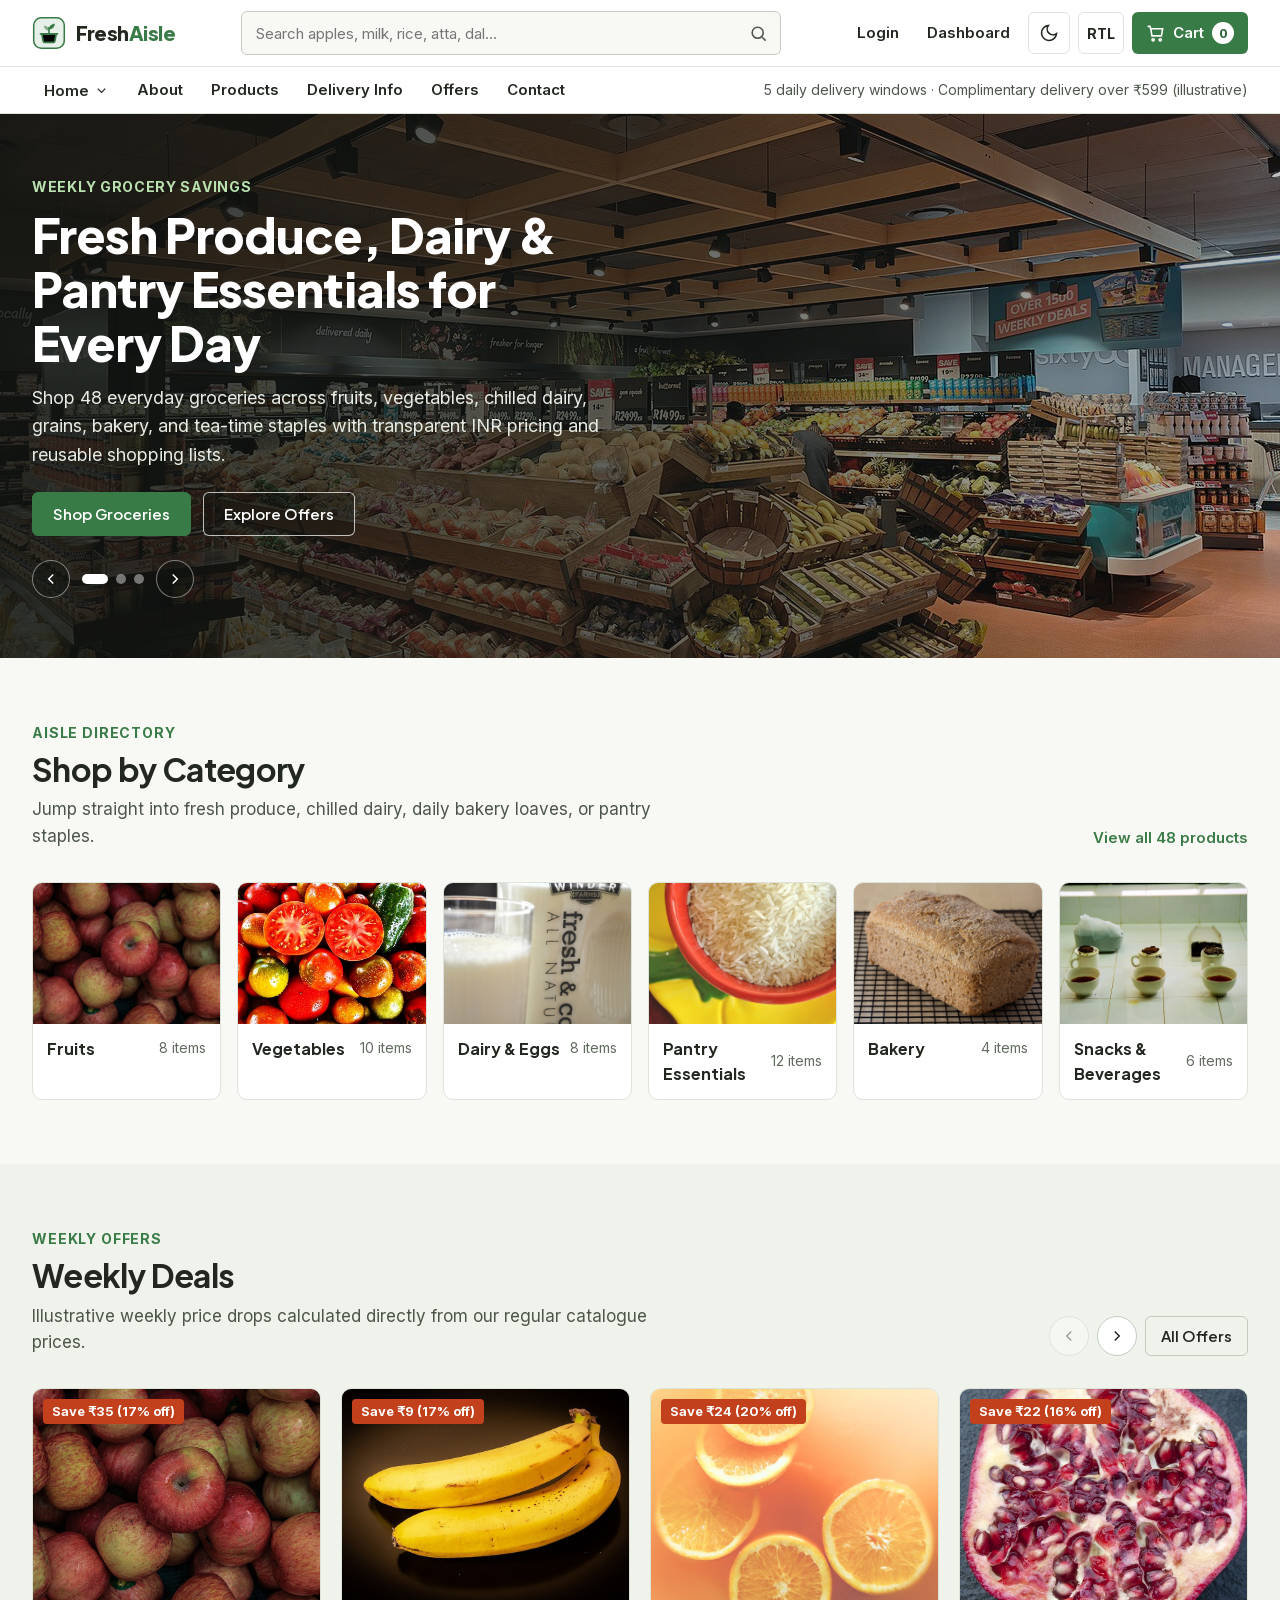
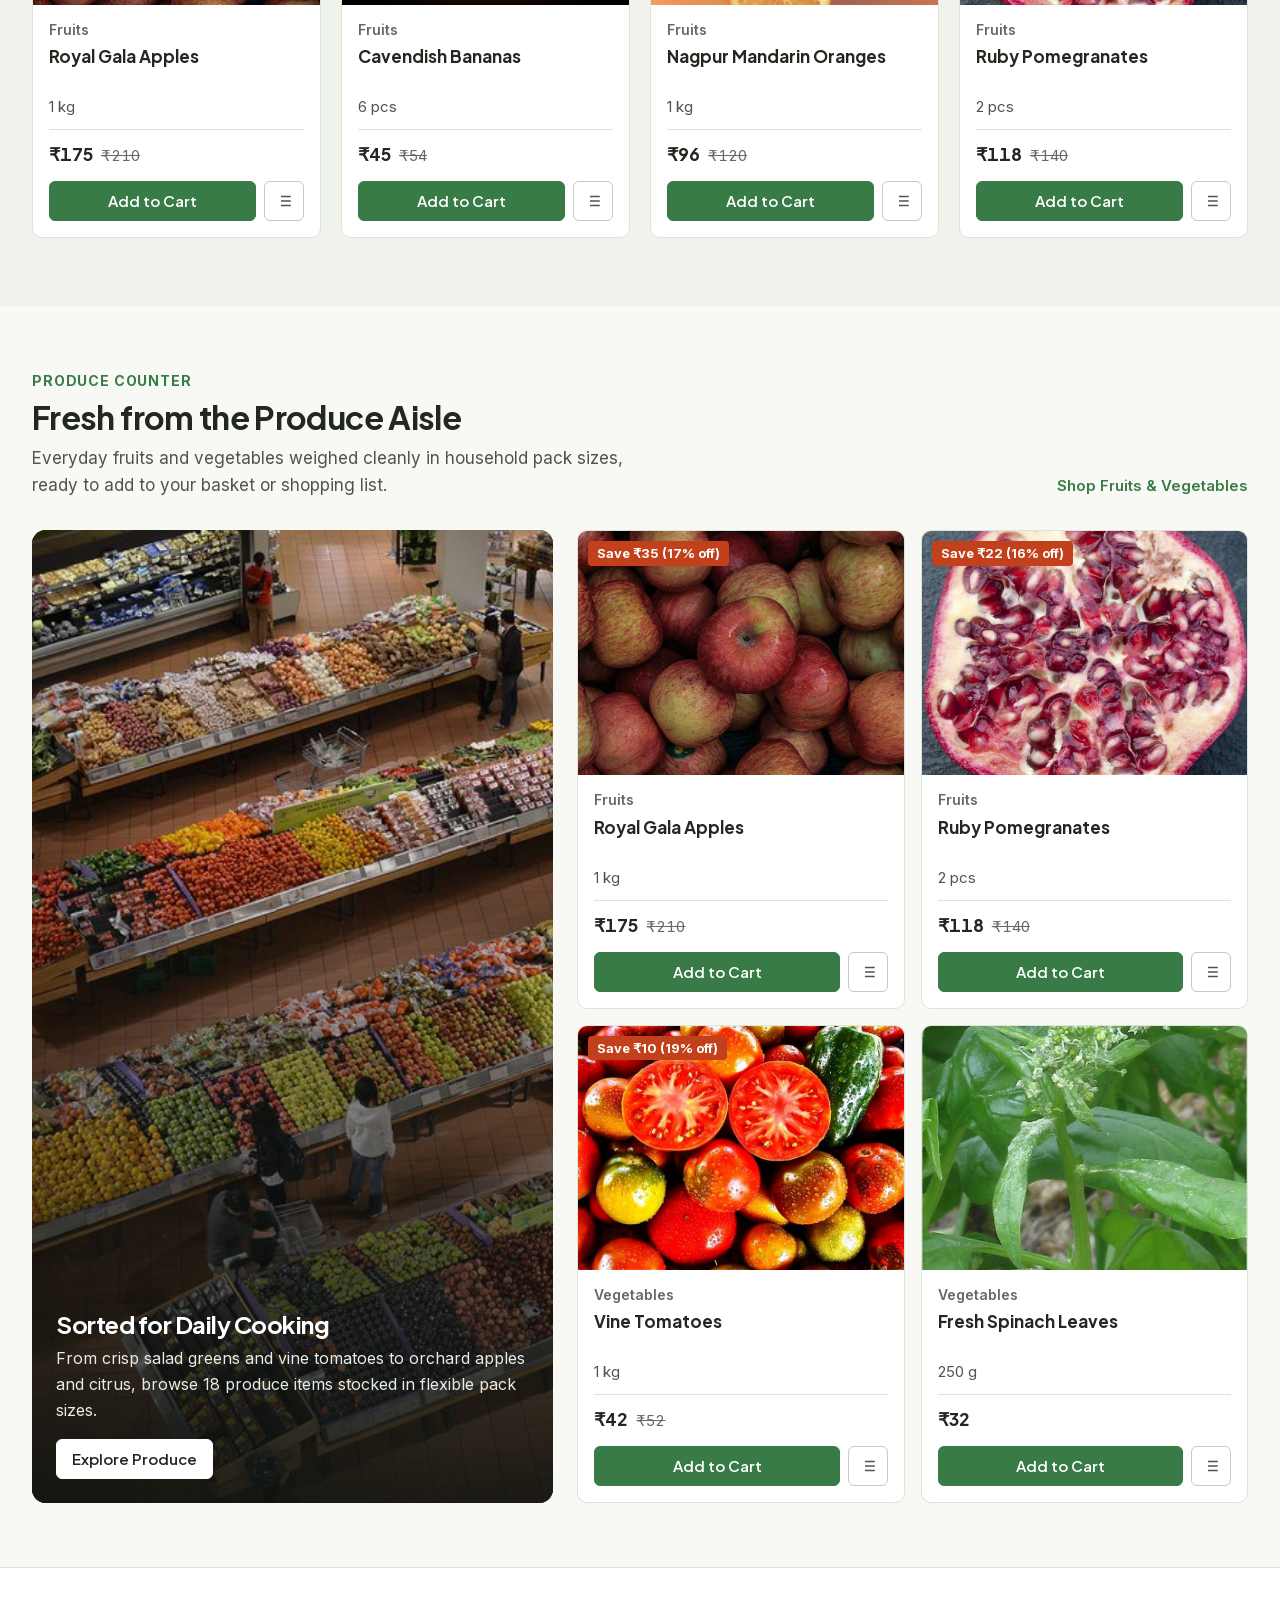
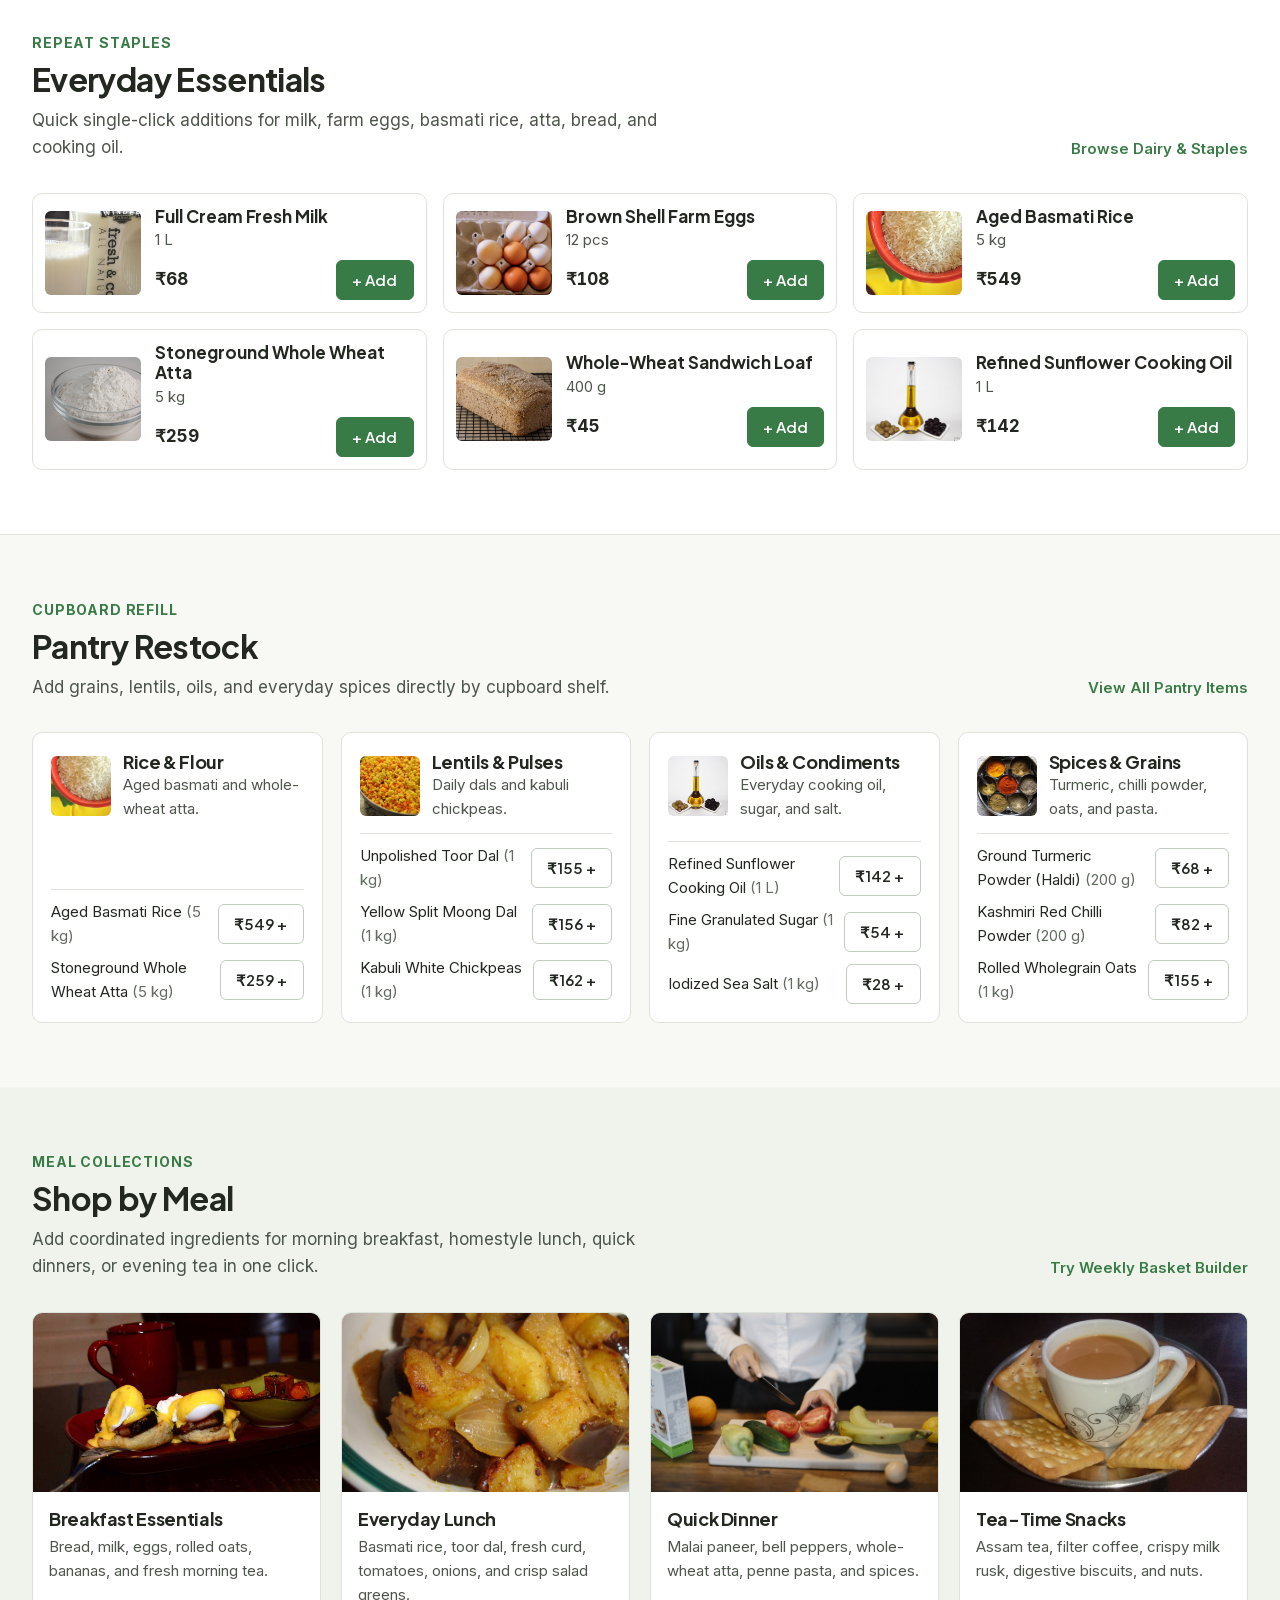
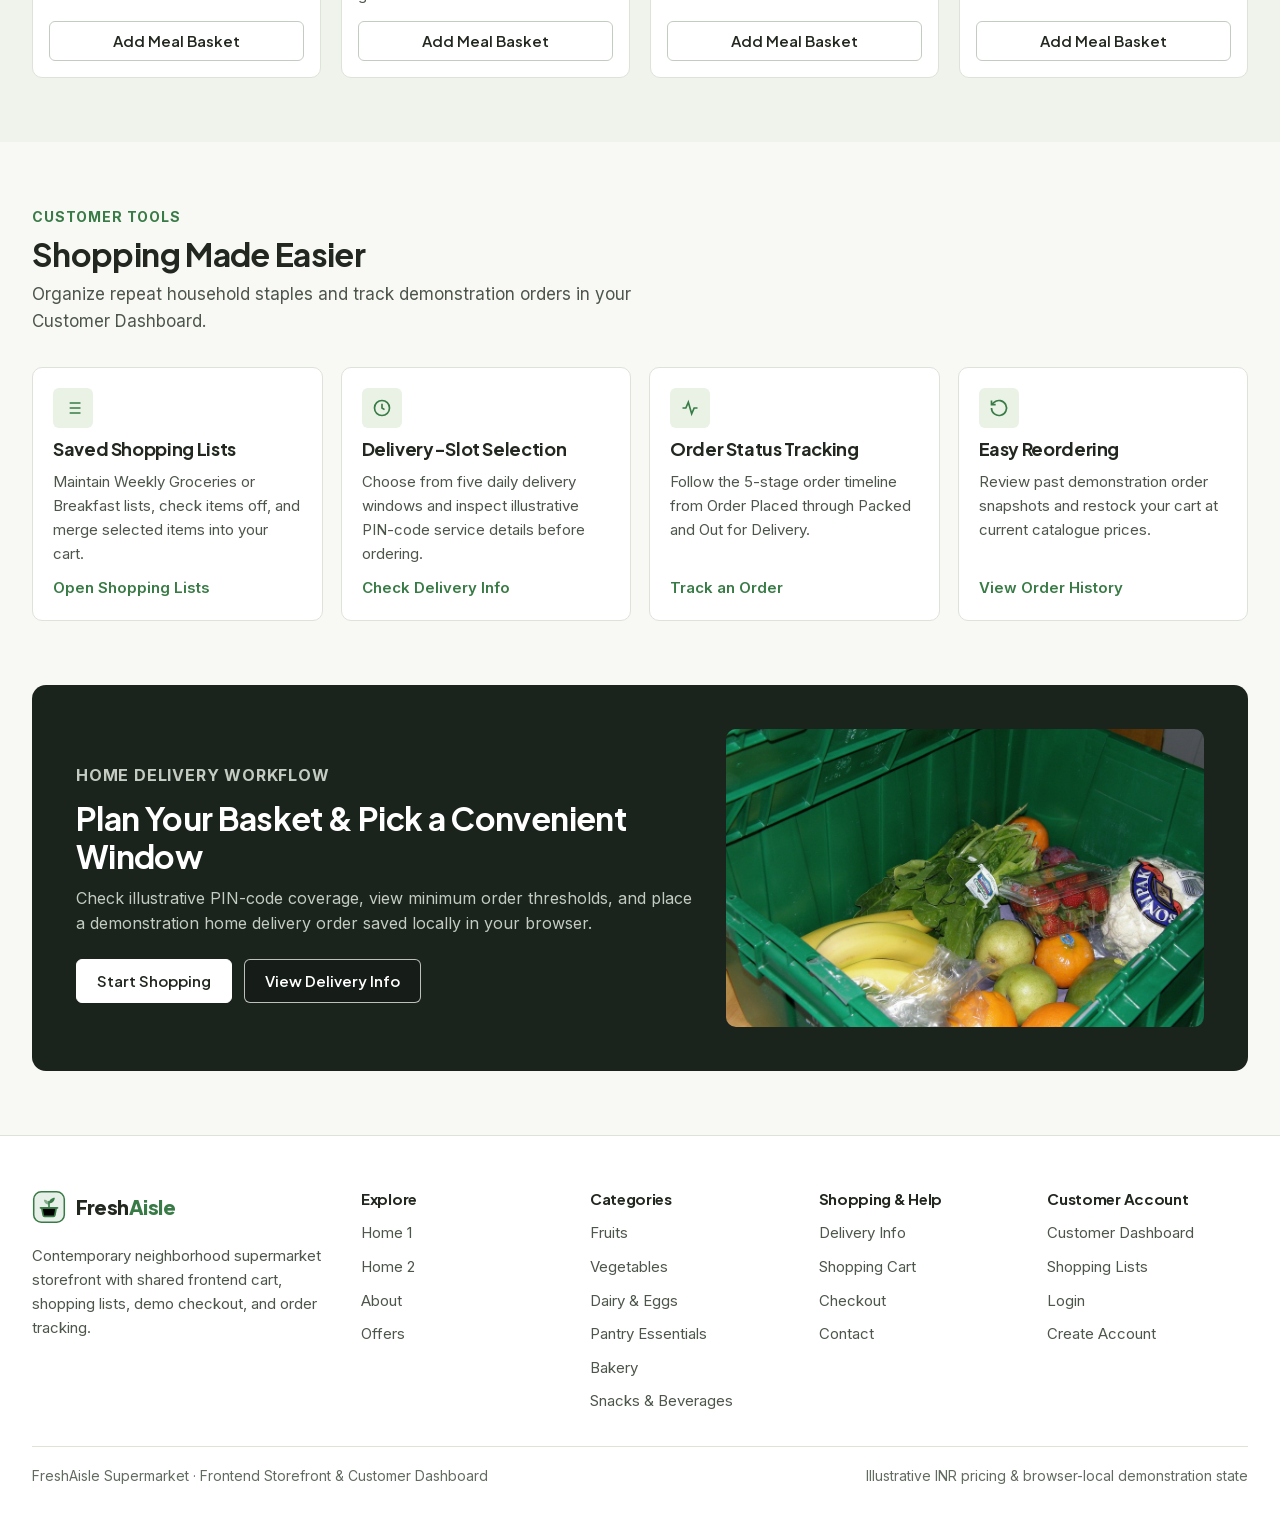
==== index.html @ 212015ea "Initial FreshAisle supermarket storefront and customer dashboard" ====
<!doctype html>
<html lang="en" data-theme="light" dir="ltr">
<head>
  <meta charset="utf-8" />
  <meta name="viewport" content="width=device-width, initial-scale=1" />
  <meta name="site-root" content="." />
  <title>FreshAisle — Everyday Supermarket &amp; Daily Grocery Store</title>
  <meta name="description" content="FreshAisle is a contemporary neighborhood supermarket for fresh fruits, vegetables, dairy, pantry essentials, weekly offers, and planned home delivery." />
  <link rel="icon" href="./assets/icons/favicon.svg?v=20261126" type="image/svg+xml" />
  <link rel="stylesheet" href="./assets/css/fonts.css?v=20261126" />
  <link rel="stylesheet" href="./assets/css/style.css?v=20261126" />
  <link rel="stylesheet" href="./assets/css/dark-mode.css?v=20261126" />
  <link rel="stylesheet" href="./assets/css/rtl.css?v=20261126" />
  <script>
    (function(){try{var t=localStorage.getItem('freshaisle_theme');var d=localStorage.getItem('freshaisle_dir');if(t==='dark'||t==='light')document.documentElement.setAttribute('data-theme',t);if(d==='rtl'||d==='ltr')document.documentElement.setAttribute('dir',d);}catch(e){}})();
  </script>
</head>
<body data-page="home1">
  <a class="skip-link" href="#mainContent">Skip to main content</a>

  <header class="site-header">
    <div class="container">
      <div class="header-top">
        <div class="header-left">
          <button type="button" class="mobile-menu-btn" id="mobileMenuOpen" aria-label="Open menu" aria-controls="mobileDrawer" aria-expanded="false">
            <svg viewBox="0 0 24 24" fill="none" stroke="currentColor" stroke-width="2" aria-hidden="true"><path d="M3 6h18M3 12h18M3 18h18"/></svg>
          </button>
          <a class="brand-mark" href="./index.html" aria-label="FreshAisle Home">
            <svg class="brand-mark__icon" viewBox="0 0 40 40" aria-hidden="true"><use href="./assets/icons/brand-mark.svg?v=20261126#freshaisle-mark"></use></svg>
            <span class="brand-mark__text">Fresh<span>Aisle</span></span>
          </a>
        </div>

        <form class="header-search js-header-search-form" role="search" aria-label="Search groceries">
          <label for="desktopSearchInput" class="sr-only">Search grocery products</label>
          <input id="desktopSearchInput" type="search" placeholder="Search apples, milk, rice, atta, dal..." autocomplete="off" />
          <button type="submit" class="header-search__btn" aria-label="Search">
            <svg viewBox="0 0 24 24" fill="none" stroke="currentColor" stroke-width="2" aria-hidden="true"><circle cx="11" cy="11" r="7"/><path d="M21 21l-4.3-4.3"/></svg>
          </button>
        </form>

        <div class="header-utilities">
          <a class="header-util-link" href="./pages/login.html">Login</a>
          <a class="header-util-link" href="./pages/dashboard.html">Dashboard</a>
          <button type="button" class="icon-control js-theme-toggle" aria-label="Switch to dark mode" aria-pressed="false">
            <svg class="icon-sun" viewBox="0 0 24 24" fill="none" stroke="currentColor" stroke-width="1.9" aria-hidden="true" style="display:none"><circle cx="12" cy="12" r="4"/><path d="M12 2v2m0 16v2M4.93 4.93l1.41 1.41m11.32 11.32 1.41 1.41M2 12h2m16 0h2M4.93 19.07l1.41-1.41m11.32-11.32 1.41-1.41"/></svg>
            <svg class="icon-moon" viewBox="0 0 24 24" fill="none" stroke="currentColor" stroke-width="1.9" aria-hidden="true"><path d="M21 12.8A9 9 0 1 1 11.2 3 7 7 0 0 0 21 12.8Z"/></svg>
          </button>
          <button type="button" class="icon-control js-dir-toggle" aria-label="Switch text direction to RTL" aria-pressed="false">
            <span class="js-dir-label">RTL</span>
          </button>
          <a class="cart-pill" href="./pages/cart.html" aria-label="Shopping Cart">
            <svg viewBox="0 0 24 24" fill="none" stroke="currentColor" stroke-width="2" aria-hidden="true"><path d="M6 6h15l-1.5 9h-12z"/><circle cx="9" cy="20" r="1.4"/><circle cx="18" cy="20" r="1.4"/><path d="M6 6 5 3H2"/></svg>
            <span class="cart-pill__label">Cart</span>
            <span class="cart-pill__count js-cart-count">0</span>
          </a>
        </div>
      </div>

      <div class="mobile-search-bar">
        <form class="header-search js-header-search-form" role="search" aria-label="Mobile grocery search">
          <label for="mobileSearchInput" class="sr-only">Search grocery products</label>
          <input id="mobileSearchInput" type="search" placeholder="Search fruits, vegetables, dairy, pantry..." autocomplete="off" />
          <button type="submit" class="header-search__btn" aria-label="Search">
            <svg viewBox="0 0 24 24" fill="none" stroke="currentColor" stroke-width="2" aria-hidden="true"><circle cx="11" cy="11" r="7"/><path d="M21 21l-4.3-4.3"/></svg>
          </button>
        </form>
      </div>
    </div>

    <div class="header-nav-bar">
      <div class="container header-nav">
        <nav aria-label="Main navigation">
          <ul class="nav-list">
            <li class="nav-dropdown">
              <button type="button" class="nav-dropdown__trigger" aria-expanded="false" aria-haspopup="true">
                <span>Home</span>
                <svg class="nav-dropdown__chevron" viewBox="0 0 24 24" fill="none" stroke="currentColor" stroke-width="2" aria-hidden="true"><path d="M6 9l6 6 6-6"/></svg>
              </button>
              <div class="nav-dropdown__menu" role="menu">
                <a class="nav-dropdown__item is-active" href="./index.html" role="menuitem">Home 1</a>
                <a class="nav-dropdown__item" href="./pages/home2.html" role="menuitem">Home 2</a>
              </div>
            </li>
            <li><a class="nav-link" href="./pages/about.html">About</a></li>
            <li><a class="nav-link" href="./pages/products.html">Products</a></li>
            <li><a class="nav-link" href="./pages/delivery.html">Delivery Info</a></li>
            <li><a class="nav-link" href="./pages/offers.html">Offers</a></li>
            <li><a class="nav-link" href="./pages/contact.html">Contact</a></li>
          </ul>
        </nav>
        <p class="header-delivery-hint">5 daily delivery windows · Complimentary delivery over ₹599 (illustrative)</p>
      </div>
    </div>
  </header>

  <div class="drawer-backdrop" id="drawerBackdrop" aria-hidden="true"></div>
  <aside class="mobile-drawer" id="mobileDrawer" aria-label="Mobile Navigation" aria-hidden="true">
    <div class="mobile-drawer__head">
      <a class="brand-mark" href="./index.html">
        <svg class="brand-mark__icon" viewBox="0 0 40 40" aria-hidden="true"><use href="./assets/icons/brand-mark.svg?v=20261126#freshaisle-mark"></use></svg>
        <span class="brand-mark__text">Fresh<span>Aisle</span></span>
      </a>
      <button type="button" class="mobile-drawer__close" id="mobileMenuClose" aria-label="Close navigation menu">
        <svg viewBox="0 0 24 24" fill="none" stroke="currentColor" stroke-width="2" aria-hidden="true"><path d="M6 6l12 12M18 6L6 18"/></svg>
      </button>
    </div>
    <div class="mobile-drawer__body">
      <div>
        <p class="mobile-drawer__group-label">Storefront</p>
        <nav class="mobile-drawer__nav">
          <a class="mobile-drawer__link is-active" href="./index.html">Home 1</a>
          <a class="mobile-drawer__link" href="./pages/home2.html">Home 2</a>
          <a class="mobile-drawer__link" href="./pages/about.html">About</a>
          <a class="mobile-drawer__link" href="./pages/products.html">Products</a>
          <a class="mobile-drawer__link" href="./pages/offers.html">Offers</a>
          <a class="mobile-drawer__link" href="./pages/delivery.html">Delivery Info</a>
          <a class="mobile-drawer__link" href="./pages/contact.html">Contact</a>
        </nav>
      </div>
      <div>
        <p class="mobile-drawer__group-label">Customer</p>
        <nav class="mobile-drawer__nav">
          <a class="mobile-drawer__link" href="./pages/dashboard.html">Dashboard</a>
          <a class="mobile-drawer__link" href="./pages/cart.html">Cart</a>
          <a class="mobile-drawer__link" href="./pages/login.html">Login</a>
          <a class="mobile-drawer__link" href="./pages/signup.html">Create Account</a>
        </nav>
      </div>
      <div class="mobile-drawer__tools">
        <button type="button" class="icon-control js-theme-toggle" aria-label="Switch to dark mode" aria-pressed="false">
          <svg class="icon-sun" viewBox="0 0 24 24" fill="none" stroke="currentColor" stroke-width="1.9" aria-hidden="true" style="display:none"><circle cx="12" cy="12" r="4"/><path d="M12 2v2m0 16v2M4.93 4.93l1.41 1.41m11.32 11.32 1.41 1.41M2 12h2m16 0h2M4.93 19.07l1.41-1.41m11.32-11.32 1.41-1.41"/></svg>
          <svg class="icon-moon" viewBox="0 0 24 24" fill="none" stroke="currentColor" stroke-width="1.9" aria-hidden="true"><path d="M21 12.8A9 9 0 1 1 11.2 3 7 7 0 0 0 21 12.8Z"/></svg>
        </button>
        <button type="button" class="icon-control js-dir-toggle" aria-label="Switch text direction to RTL" aria-pressed="false">
          <span class="js-dir-label">RTL</span>
        </button>
      </div>
    </div>
  </aside>

  <main id="mainContent">
    <!-- 1. Hero — Weekly Grocery Savings -->
    <section class="hero-supermarket" data-hero-slider aria-label="Weekly Grocery Highlights">
      <div class="hero-slides">
        <div class="hero-slide is-active">
          <img src="./assets/images/lifestyle/hero-slide-1.jpg" alt="Supermarket fresh produce display stocked with fruits and vegetables" width="1400" height="800" />
        </div>
        <div class="hero-slide">
          <img src="./assets/images/lifestyle/hero-slide-2.jpg" alt="Market baskets filled with colourful seasonal vegetables" width="1400" height="800" />
        </div>
        <div class="hero-slide">
          <img src="./assets/images/lifestyle/hero-slide-3.jpg" alt="Pantry staples including grains, bread, and cooking essentials" width="1400" height="800" />
        </div>
      </div>
      <div class="hero-scrim" aria-hidden="true"></div>

      <div class="container hero-supermarket__inner">
        <div class="hero-supermarket__content">
          <span class="hero-eyebrow">Weekly Grocery Savings</span>
          <h1 class="hero-supermarket__title">Fresh Produce, Dairy &amp; Pantry Essentials for Every Day</h1>
          <p class="hero-supermarket__lead">Shop 48 everyday groceries across fruits, vegetables, chilled dairy, grains, bakery, and tea-time staples with transparent INR pricing and reusable shopping lists.</p>
          <div class="hero-actions">
            <a class="btn btn--primary" href="./pages/products.html">Shop Groceries</a>
            <a class="btn btn--light-outline" href="./pages/offers.html">Explore Offers</a>
          </div>
          <div class="hero-controls">
            <button type="button" class="hero-arrow" data-hero-prev aria-label="Previous highlight">
              <svg class="icon-directional" viewBox="0 0 24 24" fill="none" stroke="currentColor" stroke-width="2" aria-hidden="true"><path d="M15 18l-6-6 6-6"/></svg>
            </button>
            <div class="hero-dots" role="tablist" aria-label="Slide selector">
              <button type="button" class="hero-dot is-active" aria-label="Slide 1" aria-current="true"></button>
              <button type="button" class="hero-dot" aria-label="Slide 2" aria-current="false"></button>
              <button type="button" class="hero-dot" aria-label="Slide 3" aria-current="false"></button>
            </div>
            <button type="button" class="hero-arrow" data-hero-next aria-label="Next highlight">
              <svg class="icon-directional" viewBox="0 0 24 24" fill="none" stroke="currentColor" stroke-width="2" aria-hidden="true"><path d="M9 18l6-6-6-6"/></svg>
            </button>
          </div>
        </div>
      </div>
    </section>

    <!-- 2. Shop by Category -->
    <section class="section">
      <div class="container">
        <div class="section-head">
          <div class="section-head__copy">
            <p class="section-kicker">Aisle Directory</p>
            <h2 class="section-title">Shop by Category</h2>
            <p class="section-lead">Jump straight into fresh produce, chilled dairy, daily bakery loaves, or pantry staples.</p>
          </div>
          <a class="text-link" href="./pages/products.html">View all 48 products</a>
        </div>
        <div class="category-grid" id="home1CategoryGrid"></div>
      </div>
    </section>

    <!-- 3. Weekly Deals -->
    <section class="section section--muted">
      <div class="container" data-card-carousel>
        <div class="section-head">
          <div class="section-head__copy">
            <p class="section-kicker">Weekly Offers</p>
            <h2 class="section-title">Weekly Deals</h2>
            <p class="section-lead">Illustrative weekly price drops calculated directly from our regular catalogue prices.</p>
          </div>
          <div class="carousel-nav">
            <button type="button" class="carousel-btn" data-carousel-prev aria-label="Scroll weekly deals left">
              <svg class="icon-directional" viewBox="0 0 24 24" fill="none" stroke="currentColor" stroke-width="2" aria-hidden="true"><path d="M15 18l-6-6 6-6"/></svg>
            </button>
            <button type="button" class="carousel-btn" data-carousel-next aria-label="Scroll weekly deals right">
              <svg class="icon-directional" viewBox="0 0 24 24" fill="none" stroke="currentColor" stroke-width="2" aria-hidden="true"><path d="M9 18l6-6-6-6"/></svg>
            </button>
            <a class="btn btn--outline btn--sm" href="./pages/offers.html">All Offers</a>
          </div>
        </div>
        <div class="carousel-track" id="home1WeeklyDealsTrack"></div>
      </div>
    </section>

    <!-- 4. Fresh from the Produce Aisle -->
    <section class="section">
      <div class="container">
        <div class="section-head">
          <div class="section-head__copy">
            <p class="section-kicker">Produce Counter</p>
            <h2 class="section-title">Fresh from the Produce Aisle</h2>
            <p class="section-lead">Everyday fruits and vegetables weighed cleanly in household pack sizes, ready to add to your basket or shopping list.</p>
          </div>
          <a class="text-link" href="./pages/products.html?category=vegetables">Shop Fruits &amp; Vegetables</a>
        </div>
        <div class="produce-showcase">
          <div class="produce-feature-card">
            <img src="./assets/images/lifestyle/about-produce.jpg" alt="Handpicked fresh vegetables and fruits in market crates" loading="lazy" width="800" height="600" />
            <div class="produce-feature-card__scrim" aria-hidden="true"></div>
            <div class="produce-feature-card__content">
              <h3>Sorted for Daily Cooking</h3>
              <p>From crisp salad greens and vine tomatoes to orchard apples and citrus, browse 18 produce items stocked in flexible pack sizes.</p>
              <a class="btn btn--light btn--sm" href="./pages/products.html?category=fruits">Explore Produce</a>
            </div>
          </div>
          <div class="produce-mini-grid" id="home1ProduceGrid"></div>
        </div>
      </div>
    </section>

    <!-- 5. Everyday Essentials -->
    <section class="section section--surface">
      <div class="container">
        <div class="section-head">
          <div class="section-head__copy">
            <p class="section-kicker">Repeat Staples</p>
            <h2 class="section-title">Everyday Essentials</h2>
            <p class="section-lead">Quick single-click additions for milk, farm eggs, basmati rice, atta, bread, and cooking oil.</p>
          </div>
          <a class="text-link" href="./pages/products.html?category=dairy">Browse Dairy &amp; Staples</a>
        </div>
        <div class="compact-row-grid" id="home1EssentialsGrid"></div>
      </div>
    </section>

    <!-- 6. Pantry Restock -->
    <section class="section">
      <div class="container">
        <div class="section-head">
          <div class="section-head__copy">
            <p class="section-kicker">Cupboard Refill</p>
            <h2 class="section-title">Pantry Restock</h2>
            <p class="section-lead">Add grains, lentils, oils, and everyday spices directly by cupboard shelf.</p>
          </div>
          <a class="text-link" href="./pages/products.html?category=pantry">View All Pantry Items</a>
        </div>
        <div class="pantry-led-grid" id="home1PantryGrid"></div>
      </div>
    </section>

    <!-- 7. Shop by Meal -->
    <section class="section section--muted">
      <div class="container">
        <div class="section-head">
          <div class="section-head__copy">
            <p class="section-kicker">Meal Collections</p>
            <h2 class="section-title">Shop by Meal</h2>
            <p class="section-lead">Add coordinated ingredients for morning breakfast, homestyle lunch, quick dinners, or evening tea in one click.</p>
          </div>
          <a class="text-link" href="./pages/home2.html">Try Weekly Basket Builder</a>
        </div>
        <div class="meal-grid" id="home1MealGrid"></div>
      </div>
    </section>

    <!-- 8. Shopping Made Easier -->
    <section class="section">
      <div class="container">
        <div class="section-head">
          <div class="section-head__copy">
            <p class="section-kicker">Customer Tools</p>
            <h2 class="section-title">Shopping Made Easier</h2>
            <p class="section-lead">Organize repeat household staples and track demonstration orders in your Customer Dashboard.</p>
          </div>
        </div>
        <div class="feature-tools-grid">
          <article class="tool-card">
            <div class="tool-card__icon"><svg viewBox="0 0 24 24" fill="none" stroke="currentColor" stroke-width="2" aria-hidden="true"><path d="M8 6h13M8 12h13M8 18h13M3 6h.01M3 12h.01M3 18h.01"/></svg></div>
            <h3>Saved Shopping Lists</h3>
            <p>Maintain Weekly Groceries or Breakfast lists, check items off, and merge selected items into your cart.</p>
            <a class="text-link" href="./pages/dashboard.html#lists">Open Shopping Lists</a>
          </article>
          <article class="tool-card">
            <div class="tool-card__icon"><svg viewBox="0 0 24 24" fill="none" stroke="currentColor" stroke-width="2" aria-hidden="true"><circle cx="12" cy="12" r="9"/><path d="M12 7v5l3 2"/></svg></div>
            <h3>Delivery-Slot Selection</h3>
            <p>Choose from five daily delivery windows and inspect illustrative PIN-code service details before ordering.</p>
            <a class="text-link" href="./pages/delivery.html">Check Delivery Info</a>
          </article>
          <article class="tool-card">
            <div class="tool-card__icon"><svg viewBox="0 0 24 24" fill="none" stroke="currentColor" stroke-width="2" aria-hidden="true"><path d="M3 12h4l3-7 4 14 3-7h4"/></svg></div>
            <h3>Order Status Tracking</h3>
            <p>Follow the 5-stage order timeline from Order Placed through Packed and Out for Delivery.</p>
            <a class="text-link" href="./pages/dashboard.html#track">Track an Order</a>
          </article>
          <article class="tool-card">
            <div class="tool-card__icon"><svg viewBox="0 0 24 24" fill="none" stroke="currentColor" stroke-width="2" aria-hidden="true"><path d="M3 12a9 9 0 1 0 3-6.7L3 8"/><path d="M3 3v5h5"/></svg></div>
            <h3>Easy Reordering</h3>
            <p>Review past demonstration order snapshots and restock your cart at current catalogue prices.</p>
            <a class="text-link" href="./pages/dashboard.html#orders">View Order History</a>
          </article>
        </div>
      </div>
    </section>

    <!-- 9. Delivery & Closing CTA -->
    <section class="section" style="padding-top:0">
      <div class="container">
        <div class="delivery-cta-band">
          <div>
            <p class="hero-eyebrow">Home Delivery Workflow</p>
            <h2>Plan Your Basket &amp; Pick a Convenient Window</h2>
            <p>Check illustrative PIN-code coverage, view minimum order thresholds, and place a demonstration home delivery order saved locally in your browser.</p>
            <div class="hero-actions">
              <a class="btn btn--light" href="./pages/products.html">Start Shopping</a>
              <a class="btn btn--light-outline" href="./pages/delivery.html">View Delivery Info</a>
            </div>
          </div>
          <div class="delivery-cta-band__media">
            <img src="./assets/images/lifestyle/delivery-packing.jpg" alt="Paper grocery bag packed neatly with fresh vegetables" loading="lazy" width="700" height="440" />
          </div>
        </div>
      </div>
    </section>
  </main>

  <footer class="site-footer">
    <div class="container">
      <div class="footer-grid">
        <div>
          <a class="brand-mark" href="./index.html">
            <svg class="brand-mark__icon" viewBox="0 0 40 40" aria-hidden="true"><use href="./assets/icons/brand-mark.svg?v=20261126#freshaisle-mark"></use></svg>
            <span class="brand-mark__text">Fresh<span>Aisle</span></span>
          </a>
          <p class="footer-brand-desc">Contemporary neighborhood supermarket storefront with shared frontend cart, shopping lists, demo checkout, and order tracking.</p>
        </div>
        <div>
          <h3 class="footer-col__title">Explore</h3>
          <ul class="footer-links">
            <li><a href="./index.html">Home 1</a></li>
            <li><a href="./pages/home2.html">Home 2</a></li>
            <li><a href="./pages/about.html">About</a></li>
            <li><a href="./pages/offers.html">Offers</a></li>
          </ul>
        </div>
        <div>
          <h3 class="footer-col__title">Categories</h3>
          <ul class="footer-links">
            <li><a href="./pages/products.html?category=fruits">Fruits</a></li>
            <li><a href="./pages/products.html?category=vegetables">Vegetables</a></li>
            <li><a href="./pages/products.html?category=dairy">Dairy &amp; Eggs</a></li>
            <li><a href="./pages/products.html?category=pantry">Pantry Essentials</a></li>
            <li><a href="./pages/products.html?category=bakery">Bakery</a></li>
            <li><a href="./pages/products.html?category=beverages">Snacks &amp; Beverages</a></li>
          </ul>
        </div>
        <div>
          <h3 class="footer-col__title">Shopping &amp; Help</h3>
          <ul class="footer-links">
            <li><a href="./pages/delivery.html">Delivery Info</a></li>
            <li><a href="./pages/cart.html">Shopping Cart</a></li>
            <li><a href="./pages/checkout.html">Checkout</a></li>
            <li><a href="./pages/contact.html">Contact</a></li>
          </ul>
        </div>
        <div>
          <h3 class="footer-col__title">Customer Account</h3>
          <ul class="footer-links">
            <li><a href="./pages/dashboard.html">Customer Dashboard</a></li>
            <li><a href="./pages/dashboard.html#lists">Shopping Lists</a></li>
            <li><a href="./pages/login.html">Login</a></li>
            <li><a href="./pages/signup.html">Create Account</a></li>
          </ul>
        </div>
      </div>
      <div class="footer-bottom">
        <span>FreshAisle Supermarket · Frontend Storefront &amp; Customer Dashboard</span>
        <span>Illustrative INR pricing &amp; browser-local demonstration state</span>
      </div>
    </div>
  </footer>

  <button type="button" class="back-to-top" id="backToTop" aria-label="Back to top">
    <svg viewBox="0 0 24 24" fill="none" stroke="currentColor" stroke-width="2" aria-hidden="true"><path d="M18 15l-6-6-6 6"/></svg>
  </button>

  <script defer src="./assets/js/site-config.js?v=20261126"></script>
  <script defer src="./assets/js/products-data.js?v=20261126"></script>
  <script defer src="./assets/js/offers-data.js?v=20261126"></script>
  <script defer src="./assets/js/store.js?v=20261126"></script>
  <script defer src="./assets/js/main.js?v=20261126"></script>
  <script defer src="./assets/js/pages.js?v=20261126"></script>
</body>
</html>
---- assets/css/fonts.css ----
@font-face {
  font-family: 'Inter';
  font-style: normal;
  font-weight: 400;
  font-display: swap;
  src: url('../fonts/inter-400.woff2') format('woff2');
}
@font-face {
  font-family: 'Inter';
  font-style: normal;
  font-weight: 500;
  font-display: swap;
  src: url('../fonts/inter-500.woff2') format('woff2');
}
@font-face {
  font-family: 'Inter';
  font-style: normal;
  font-weight: 600;
  font-display: swap;
  src: url('../fonts/inter-600.woff2') format('woff2');
}
@font-face {
  font-family: 'Inter';
  font-style: normal;
  font-weight: 700;
  font-display: swap;
  src: url('../fonts/inter-700.woff2') format('woff2');
}
@font-face {
  font-family: 'Plus Jakarta Sans';
  font-style: normal;
  font-weight: 500;
  font-display: swap;
  src: url('../fonts/plus-jakarta-sans-500.woff2') format('woff2');
}
@font-face {
  font-family: 'Plus Jakarta Sans';
  font-style: normal;
  font-weight: 600;
  font-display: swap;
  src: url('../fonts/plus-jakarta-sans-600.woff2') format('woff2');
}
@font-face {
  font-family: 'Plus Jakarta Sans';
  font-style: normal;
  font-weight: 700;
  font-display: swap;
  src: url('../fonts/plus-jakarta-sans-700.woff2') format('woff2');
}
@font-face {
  font-family: 'Plus Jakarta Sans';
  font-style: normal;
  font-weight: 800;
  font-display: swap;
  src: url('../fonts/plus-jakarta-sans-800.woff2') format('woff2');
}
---- assets/css/style.css ----
/* ==========================================================================
   FreshAisle — Core Supermarket Design System & Layout Styles
   ========================================================================== */

:root {
  --font-sans: 'Inter', -apple-system, BlinkMacSystemFont, 'Segoe UI', Roboto, sans-serif;
  --font-display: 'Plus Jakarta Sans', 'Inter', -apple-system, BlinkMacSystemFont, 'Segoe UI', Roboto, sans-serif;

  --bg-page: #F8F9F5;
  --bg-surface: #FFFFFF;
  --bg-surface-muted: #EFF3EC;
  --bg-elevated: #FFFFFF;
  --bg-dark-band: #1A231C;

  --text-primary: #222820;
  --text-secondary: #4D564B;
  --text-muted: #626B60;
  --text-on-dark: #F4F6F2;
  --text-on-dark-muted: #C4CCC1;

  --accent: #397B46;
  --accent-hover: #2C6237;
  --accent-soft: #E9F2E5;
  --accent-border: rgba(57, 123, 70, 0.36);

  --promo: #C2411C;
  --promo-soft: #FDF0EB;

  --border-subtle: #DDE3D9;
  --border-strong: #C3CCC0;
  --header-bg: rgba(255, 255, 255, 0.96);

  --radius-xs: 6px;
  --radius-sm: 10px;
  --radius-md: 14px;
  --radius-lg: 18px;

  --shadow-sm: 0 1px 4px rgba(34, 40, 32, 0.06);
  --shadow-md: 0 8px 24px rgba(34, 40, 32, 0.08);
  --shadow-lg: 0 18px 42px rgba(34, 40, 32, 0.14);

  --t-fast: 160ms;
  --t-med: 240ms;
  --ease-out: cubic-bezier(0.22, 1, 0.36, 1);

  --container-max: 1320px;
  --gutter: clamp(16px, 3vw, 32px);
}

*,
*::before,
*::after {
  box-sizing: border-box;
}

html {
  font-size: 16px;
  -webkit-text-size-adjust: 100%;
  scroll-behavior: smooth;
}

@media (prefers-reduced-motion: reduce) {
  html {
    scroll-behavior: auto;
  }
  *,
  *::before,
  *::after {
    animation-duration: 0.01ms !important;
    animation-iteration-count: 1 !important;
    transition-duration: 0.01ms !important;
  }
}

body {
  margin: 0;
  background-color: var(--bg-page);
  color: var(--text-primary);
  font-family: var(--font-sans);
  font-size: 1rem;
  line-height: 1.6;
  overflow-x: clip;
}

body.drawer-open {
  overflow: hidden;
}

img {
  display: block;
  max-width: 100%;
  height: auto;
}

a {
  color: inherit;
  text-decoration: none;
}

button,
input,
select,
textarea {
  font-family: inherit;
  font-size: inherit;
  color: inherit;
}

button {
  cursor: pointer;
}

h1, h2, h3, h4 {
  margin: 0;
  font-family: var(--font-display);
  color: var(--text-primary);
  line-height: 1.2;
  letter-spacing: -0.02em;
}

[hidden] {
  display: none !important;
}

p {
  margin: 0;
}

ul, ol {
  margin: 0;
  padding: 0;
  list-style: none;
}

:focus-visible {
  outline: 2px solid var(--accent);
  outline-offset: 2px;
}

.sr-only {
  position: absolute;
  width: 1px;
  height: 1px;
  padding: 0;
  margin: -1px;
  overflow: hidden;
  clip: rect(0, 0, 0, 0);
  white-space: nowrap;
  border: 0;
}

.skip-link {
  position: absolute;
  top: -120px;
  inset-inline-start: 16px;
  z-index: 2000;
  padding: 10px 18px;
  background: var(--accent);
  color: #FFFFFF;
  font-weight: 600;
  border-radius: var(--radius-xs);
}

.skip-link:focus {
  top: 12px;
}

.container {
  width: min(100% - (var(--gutter) * 2), var(--container-max));
  margin-inline: auto;
}

.section {
  padding-block: clamp(40px, 5vw, 68px);
}

.section--muted {
  background-color: var(--bg-surface-muted);
}

.section--surface {
  background-color: var(--bg-surface);
  border-block: 1px solid var(--border-subtle);
}

.section-head {
  display: flex;
  flex-wrap: wrap;
  align-items: flex-end;
  justify-content: space-between;
  gap: 16px 24px;
  margin-bottom: clamp(22px, 3vw, 32px);
}

.section-head__copy {
  max-width: 64ch;
}

.section-kicker {
  font-size: 0.875rem;
  font-weight: 700;
  text-transform: uppercase;
  letter-spacing: 0.06em;
  color: var(--accent);
  margin-bottom: 6px;
}

.section-title {
  font-size: clamp(1.55rem, 2.5vw, 2.15rem);
  font-weight: 700;
}

.section-lead {
  margin-top: 8px;
  font-size: 1.0625rem;
  color: var(--text-secondary);
  line-height: 1.58;
}

.text-muted {
  color: var(--text-muted);
}

/* ==========================================================================
   Buttons
   ========================================================================== */
.btn {
  display: inline-flex;
  align-items: center;
  justify-content: center;
  gap: 8px;
  min-height: 44px;
  padding: 0.625rem 1.25rem;
  border-radius: var(--radius-xs);
  border: 1px solid transparent;
  font-family: var(--font-display);
  font-size: 0.9375rem;
  font-weight: 600;
  line-height: 1.2;
  white-space: nowrap;
  transition: background-color var(--t-fast) var(--ease-out), border-color var(--t-fast) var(--ease-out), color var(--t-fast) var(--ease-out), transform var(--t-fast) var(--ease-out);
}

.btn:active {
  transform: translateY(1px);
}

.btn--sm {
  min-height: 40px;
  padding: 0.5rem 0.95rem;
  font-size: 0.9375rem;
}

.btn--primary {
  background-color: var(--accent);
  color: #FFFFFF;
  border-color: var(--accent);
}

.btn--primary:hover {
  background-color: var(--accent-hover);
  border-color: var(--accent-hover);
}

.btn--dark {
  background-color: var(--text-primary);
  color: var(--bg-page);
  border-color: var(--text-primary);
}

.btn--dark:hover {
  background-color: var(--accent);
  border-color: var(--accent);
  color: #FFFFFF;
}

.btn--outline {
  background-color: transparent;
  color: var(--text-primary);
  border-color: var(--border-strong);
}

.btn--outline:hover {
  border-color: var(--accent);
  color: var(--accent);
  background-color: var(--accent-soft);
}

.btn--light {
  background-color: #FFFFFF;
  color: #222820;
  border-color: #FFFFFF;
}

.btn--light:hover {
  background-color: var(--accent-soft);
  border-color: var(--accent-soft);
}

.btn--light-outline {
  background-color: rgba(16, 20, 17, 0.38);
  color: #FFFFFF;
  border-color: rgba(255, 255, 255, 0.72);
}

.btn--light-outline:hover {
  background-color: rgba(255, 255, 255, 0.16);
  border-color: #FFFFFF;
}

.btn--danger-outline {
  background-color: transparent;
  color: #B42318;
  border-color: rgba(180, 35, 24, 0.35);
}

.btn--danger-outline:hover {
  background-color: rgba(180, 35, 24, 0.08);
  border-color: #B42318;
}

.text-link {
  display: inline-flex;
  align-items: center;
  gap: 6px;
  font-weight: 600;
  font-size: 0.9375rem;
  color: var(--accent);
}

.text-link:hover {
  color: var(--accent-hover);
  text-decoration: underline;
  text-underline-offset: 3px;
}

/* ==========================================================================
   Brand Mark & Wordmark (Unmirrored in RTL, No Tagline)
   ========================================================================== */
.brand-mark {
  display: inline-flex;
  align-items: center;
  gap: 10px;
  font-family: var(--font-display);
  font-weight: 800;
  font-size: 1.25rem;
  letter-spacing: -0.025em;
  color: var(--text-primary);
  flex-shrink: 0;
}

.brand-mark__icon {
  width: 34px;
  height: 34px;
  color: var(--accent);
  flex-shrink: 0;
}

.brand-mark__text span {
  color: var(--accent);
}

/* ==========================================================================
   Site Header — Clean Two-Tier Desktop Supermarket Header + Compact Mobile
   ========================================================================== */
.site-header {
  position: sticky;
  top: 0;
  z-index: 900;
  background-color: var(--header-bg);
  backdrop-filter: blur(10px);
  border-bottom: 1px solid var(--border-subtle);
}

.header-top {
  display: flex;
  align-items: center;
  justify-content: space-between;
  gap: 18px;
  padding-block: 11px;
}

.header-left {
  display: flex;
  align-items: center;
  gap: 10px;
  flex-shrink: 0;
}

.header-search {
  flex: 1 1 380px;
  max-width: 540px;
  display: flex;
  align-items: center;
  border: 1px solid var(--border-strong);
  background-color: var(--bg-page);
  border-radius: var(--radius-xs);
  overflow: hidden;
  transition: border-color var(--t-fast) var(--ease-out);
}

.header-search:focus-within {
  border-color: var(--accent);
  background-color: var(--bg-surface);
}

.header-search input {
  flex: 1 1 auto;
  min-width: 0;
  height: 42px;
  padding: 0 14px;
  border: 0;
  background: transparent;
  font-size: 0.9375rem;
}

.header-search input:focus {
  outline: none;
}

.header-search__btn {
  display: inline-flex;
  align-items: center;
  justify-content: center;
  width: 44px;
  height: 42px;
  border: 0;
  background: transparent;
  color: var(--text-secondary);
}

.header-search__btn:hover {
  color: var(--accent);
}

.header-search__btn svg {
  width: 19px;
  height: 19px;
}

.header-utilities {
  display: flex;
  align-items: center;
  gap: 8px;
  flex-shrink: 0;
}

.header-util-link {
  display: inline-flex;
  align-items: center;
  min-height: 40px;
  padding: 0 10px;
  font-size: 0.9375rem;
  font-weight: 600;
  color: var(--text-primary);
  border-radius: var(--radius-xs);
}

.header-util-link:hover,
.header-util-link.is-active {
  background-color: var(--accent-soft);
  color: var(--accent);
}

.icon-control {
  display: inline-flex;
  align-items: center;
  justify-content: center;
  min-width: 42px;
  height: 42px;
  padding: 0 8px;
  border: 1px solid var(--border-subtle);
  background-color: var(--bg-surface);
  color: var(--text-primary);
  border-radius: var(--radius-xs);
  font-size: 0.875rem;
  font-weight: 700;
}

.icon-control:hover {
  border-color: var(--accent);
  color: var(--accent);
}

.icon-control svg {
  width: 20px;
  height: 20px;
}

.cart-pill {
  display: inline-flex;
  align-items: center;
  gap: 8px;
  min-height: 42px;
  padding: 0 14px;
  background-color: var(--accent);
  color: #FFFFFF;
  border-radius: var(--radius-xs);
  font-weight: 600;
  font-size: 0.9375rem;
  transition: background-color var(--t-fast) var(--ease-out);
}

.cart-pill:hover {
  background-color: var(--accent-hover);
}

.cart-pill svg {
  width: 19px;
  height: 19px;
}

.cart-pill__count {
  display: inline-flex;
  align-items: center;
  justify-content: center;
  min-width: 22px;
  height: 22px;
  padding: 0 6px;
  border-radius: 999px;
  background-color: #FFFFFF;
  color: var(--accent-hover);
  font-size: 0.8125rem;
  font-weight: 700;
  font-variant-numeric: tabular-nums;
}

/* Second Desktop Navigation Tier */
.header-nav-bar {
  border-top: 1px solid var(--border-subtle);
  background-color: var(--bg-surface);
}

.header-nav {
  display: flex;
  align-items: center;
  justify-content: space-between;
  gap: 16px;
  min-height: 46px;
}

.nav-list {
  display: flex;
  align-items: center;
  gap: 4px;
}

.nav-link,
.nav-dropdown__trigger {
  display: inline-flex;
  align-items: center;
  gap: 5px;
  min-height: 40px;
  padding: 0 12px;
  border: 0;
  background: transparent;
  color: var(--text-primary);
  font-size: 0.9375rem;
  font-weight: 600;
  border-radius: var(--radius-xs);
  white-space: nowrap;
}

.nav-link:hover,
.nav-link.is-active,
.nav-dropdown__trigger:hover,
.nav-dropdown.is-open .nav-dropdown__trigger {
  color: var(--accent);
  background-color: var(--accent-soft);
}

.nav-dropdown {
  position: relative;
}

.nav-dropdown__chevron {
  width: 15px;
  height: 15px;
  transition: transform var(--t-fast) var(--ease-out);
}

.nav-dropdown.is-open .nav-dropdown__chevron {
  transform: rotate(180deg);
}

.nav-dropdown__menu {
  position: absolute;
  top: calc(100% + 6px);
  inset-inline-start: 0;
  min-width: 168px;
  padding: 6px;
  background-color: var(--bg-elevated);
  border: 1px solid var(--border-strong);
  border-radius: var(--radius-sm);
  box-shadow: var(--shadow-md);
  display: none;
  z-index: 950;
}

.nav-dropdown.is-open .nav-dropdown__menu {
  display: block;
}

.nav-dropdown__item {
  display: flex;
  align-items: center;
  min-height: 42px;
  padding: 8px 12px;
  border-radius: var(--radius-xs);
  font-size: 0.9375rem;
  font-weight: 600;
  color: var(--text-primary);
}

.nav-dropdown__item:hover,
.nav-dropdown__item.is-active {
  background-color: var(--accent-soft);
  color: var(--accent);
}

.header-delivery-hint {
  font-size: 0.875rem;
  color: var(--text-secondary);
  white-space: nowrap;
}

.mobile-menu-btn {
  display: none;
  align-items: center;
  justify-content: center;
  width: 44px;
  height: 44px;
  border: 1px solid var(--border-subtle);
  background-color: var(--bg-surface);
  color: var(--text-primary);
  border-radius: var(--radius-xs);
}

.mobile-menu-btn svg {
  width: 22px;
  height: 22px;
}

.mobile-search-bar {
  display: none;
  padding-bottom: 10px;
}

@media (max-width: 1024px) {
  .mobile-menu-btn {
    display: inline-flex;
  }
  .header-nav-bar,
  .header-top .header-search,
  .header-utilities .header-util-link,
  .header-utilities .js-theme-toggle,
  .header-utilities .js-dir-toggle {
    display: none;
  }
  .mobile-search-bar {
    display: block;
  }
  .mobile-search-bar .header-search {
    max-width: none;
    width: 100%;
  }
}

@media (max-width: 420px) {
  .cart-pill__label {
    display: none;
  }
  .cart-pill {
    padding: 0 10px;
  }
}

/* ==========================================================================
   Physical-Left Mobile & Tablet Drawer (LTR & RTL)
   ========================================================================== */
.drawer-backdrop {
  position: fixed;
  inset: 0;
  z-index: 1090;
  background-color: rgba(16, 20, 17, 0.56);
  opacity: 0;
  visibility: hidden;
  transition: opacity var(--t-med) var(--ease-out), visibility var(--t-med);
}

.drawer-backdrop.is-open {
  opacity: 1;
  visibility: visible;
}

.mobile-drawer {
  position: fixed;
  top: 0;
  bottom: 0;
  left: 0;
  right: auto;
  z-index: 1100;
  width: min(320px, 86vw);
  background-color: var(--bg-surface);
  border-right: 1px solid var(--border-subtle);
  box-shadow: var(--shadow-lg);
  visibility: hidden;
  transform: translateX(-100%);
  transition: transform var(--t-med) var(--ease-out), visibility var(--t-med);
  display: flex;
  flex-direction: column;
  overflow-y: auto;
}

.mobile-drawer.is-open {
  visibility: visible;
  transform: translateX(0);
}

.mobile-drawer__head {
  display: flex;
  align-items: center;
  justify-content: space-between;
  padding: 14px 18px;
  border-bottom: 1px solid var(--border-subtle);
}

.mobile-drawer__close {
  width: 44px;
  height: 44px;
  display: inline-flex;
  align-items: center;
  justify-content: center;
  border: 1px solid var(--border-subtle);
  background: transparent;
  border-radius: var(--radius-xs);
}

.mobile-drawer__close svg {
  width: 20px;
  height: 20px;
}

.mobile-drawer__body {
  padding: 14px 16px 24px;
  display: flex;
  flex-direction: column;
  gap: 20px;
  flex: 1;
}

.mobile-drawer__group-label {
  font-size: 0.8125rem;
  font-weight: 700;
  text-transform: uppercase;
  letter-spacing: 0.06em;
  color: var(--text-muted);
  margin-bottom: 6px;
  padding-inline: 8px;
}

.mobile-drawer__nav {
  display: grid;
  gap: 2px;
}

.mobile-drawer__link {
  display: flex;
  align-items: center;
  min-height: 44px;
  padding: 8px 12px;
  border-radius: var(--radius-xs);
  font-weight: 600;
  font-size: 0.9375rem;
  color: var(--text-primary);
}

.mobile-drawer__link:hover,
.mobile-drawer__link.is-active {
  background-color: var(--accent-soft);
  color: var(--accent);
}

.mobile-drawer__tools {
  margin-top: auto;
  padding-top: 14px;
  border-top: 1px solid var(--border-subtle);
  display: flex;
  align-items: center;
  gap: 10px;
}

/* ==========================================================================
   Home 1 — Compact Grocery Hero Slider
   ========================================================================== */
.hero-supermarket {
  position: relative;
  overflow: hidden;
  background-color: #162018;
  min-height: clamp(380px, 52vw, 520px);
  display: flex;
  align-items: center;
}

.hero-slides {
  position: absolute;
  inset: 0;
}

.hero-slide {
  position: absolute;
  inset: 0;
  opacity: 0;
  transition: opacity 500ms var(--ease-out);
}

.hero-slide.is-active {
  opacity: 1;
}

.hero-slide img {
  width: 100%;
  height: 100%;
  object-fit: cover;
  object-position: center;
}

.hero-scrim {
  position: absolute;
  inset: 0;
  background: linear-gradient(
    90deg,
    rgba(16, 20, 17, 0.88) 0%,
    rgba(16, 20, 17, 0.66) 50%,
    rgba(16, 20, 17, 0.25) 100%
  );
}

.hero-supermarket__inner {
  position: relative;
  z-index: 2;
  padding-block: clamp(36px, 5vw, 60px);
}

.hero-supermarket__content {
  max-width: 600px;
  color: #FFFFFF;
}

.hero-eyebrow {
  display: inline-block;
  font-size: 0.875rem;
  font-weight: 700;
  letter-spacing: 0.05em;
  text-transform: uppercase;
  color: #B9E2AF;
  margin-bottom: 10px;
}

.hero-supermarket__title {
  color: #FFFFFF;
  font-size: clamp(1.9rem, 3.8vw, 3rem);
  font-weight: 800;
  line-height: 1.12;
}

.hero-supermarket__lead {
  margin-top: 14px;
  font-size: clamp(1rem, 1.4vw, 1.125rem);
  color: #E7ECE4;
  max-width: 52ch;
}

.hero-actions {
  margin-top: 22px;
  display: flex;
  flex-wrap: wrap;
  gap: 12px;
}

.hero-controls {
  position: relative;
  z-index: 2;
  margin-top: 24px;
  display: flex;
  align-items: center;
  gap: 12px;
}

.hero-arrow {
  width: 38px;
  height: 38px;
  border-radius: 50%;
  border: 1px solid rgba(255, 255, 255, 0.45);
  background: rgba(16, 20, 17, 0.45);
  color: #FFFFFF;
  display: inline-flex;
  align-items: center;
  justify-content: center;
}

.hero-arrow:hover {
  background: var(--accent);
  border-color: var(--accent);
}

.hero-arrow svg {
  width: 18px;
  height: 18px;
}

.hero-dots {
  display: flex;
  align-items: center;
  gap: 8px;
}

.hero-dot {
  width: 10px;
  height: 10px;
  padding: 0;
  border-radius: 999px;
  border: 0;
  background: rgba(255, 255, 255, 0.42);
  transition: width var(--t-fast) var(--ease-out), background-color var(--t-fast);
}

.hero-dot.is-active {
  width: 26px;
  background: #FFFFFF;
}

/* ==========================================================================
   Category Tiles (Compact 6-up Desktop, 3-up Tablet, 2-up Mobile)
   ========================================================================== */
.category-grid {
  display: grid;
  grid-template-columns: repeat(6, minmax(0, 1fr));
  gap: 16px;
}

@media (max-width: 1120px) {
  .category-grid {
    grid-template-columns: repeat(3, minmax(0, 1fr));
  }
}

@media (max-width: 560px) {
  .category-grid {
    grid-template-columns: repeat(2, minmax(0, 1fr));
    gap: 12px;
  }
}

.category-tile {
  display: flex;
  flex-direction: column;
  background-color: var(--bg-surface);
  border: 1px solid var(--border-subtle);
  border-radius: var(--radius-sm);
  overflow: hidden;
  transition: border-color var(--t-fast) var(--ease-out), transform var(--t-fast) var(--ease-out), box-shadow var(--t-fast);
}

.category-tile:hover {
  border-color: var(--accent);
  transform: translateY(-2px);
  box-shadow: var(--shadow-sm);
}

.category-tile__media {
  aspect-ratio: 4 / 3;
  overflow: hidden;
  background-color: var(--bg-surface-muted);
}

.category-tile__media img {
  width: 100%;
  height: 100%;
  object-fit: cover;
  transition: transform 320ms var(--ease-out);
}

.category-tile:hover .category-tile__media img {
  transform: scale(1.04);
}

.category-tile__body {
  padding: 12px 14px;
  display: flex;
  align-items: center;
  justify-content: space-between;
  gap: 8px;
}

.category-tile__name {
  font-family: var(--font-display);
  font-size: 1rem;
  font-weight: 700;
  color: var(--text-primary);
}

.category-tile__count {
  font-size: 0.875rem;
  color: var(--text-muted);
  white-space: nowrap;
}

/* ==========================================================================
   Shared Product Grid & Product Cards
   ========================================================================== */
.product-grid {
  display: grid;
  grid-template-columns: repeat(4, minmax(0, 1fr));
  gap: 20px;
}

@media (max-width: 1120px) {
  .product-grid {
    grid-template-columns: repeat(3, minmax(0, 1fr));
  }
}

@media (max-width: 820px) {
  .product-grid {
    grid-template-columns: repeat(2, minmax(0, 1fr));
    gap: 14px;
  }
}

@media (max-width: 479px) {
  .product-grid {
    grid-template-columns: minmax(0, 1fr);
  }
}

.product-card {
  display: flex;
  flex-direction: column;
  background-color: var(--bg-surface);
  border: 1px solid var(--border-subtle);
  border-radius: var(--radius-sm);
  overflow: hidden;
  transition: border-color var(--t-fast) var(--ease-out), box-shadow var(--t-fast) var(--ease-out);
}

.product-card:hover {
  border-color: var(--border-strong);
  box-shadow: var(--shadow-md);
}

.product-card__media {
  position: relative;
  aspect-ratio: 4 / 3;
  background-color: var(--bg-surface-muted);
  overflow: hidden;
}

.product-card__img-btn {
  display: block;
  width: 100%;
  height: 100%;
  padding: 0;
  border: 0;
  background: transparent;
}

.product-card__media img {
  width: 100%;
  height: 100%;
  object-fit: cover;
  transition: transform 320ms var(--ease-out);
}

.product-card:hover .product-card__media img {
  transform: scale(1.03);
}

.product-card__badge {
  position: absolute;
  top: 10px;
  inset-inline-start: 10px;
  padding: 4px 9px;
  border-radius: 4px;
  background-color: var(--promo);
  color: #FFFFFF;
  font-size: 0.8125rem;
  font-weight: 700;
  line-height: 1.25;
  pointer-events: none;
}

.product-card__body {
  display: flex;
  flex-direction: column;
  flex: 1 1 auto;
  padding: 14px 16px 16px;
}

.product-card__cat {
  font-size: 0.875rem;
  font-weight: 600;
  color: var(--text-muted);
  margin-bottom: 4px;
}

.product-card__title {
  font-size: 1.0625rem;
  font-weight: 700;
  line-height: 1.3;
  min-height: 2.6em;
  display: -webkit-box;
  -webkit-line-clamp: 2;
  -webkit-box-orient: vertical;
  overflow: hidden;
}

.product-card__title-btn {
  padding: 0;
  border: 0;
  background: transparent;
  text-align: start;
  color: inherit;
  font: inherit;
}

.product-card__title-btn:hover {
  color: var(--accent);
}

.product-card__pack {
  margin-top: 6px;
  font-size: 0.9375rem;
  color: var(--text-secondary);
}

.product-card__pricing {
  margin-top: 10px;
  padding-top: 10px;
  border-top: 1px solid var(--border-subtle);
  display: flex;
  align-items: baseline;
  flex-wrap: wrap;
  gap: 8px;
}

.product-card__price {
  font-family: var(--font-display);
  font-size: 1.125rem;
  font-weight: 700;
  color: var(--text-primary);
  font-variant-numeric: tabular-nums lining-nums;
}

.product-card__mrp {
  font-size: 0.9375rem;
  color: var(--text-muted);
  text-decoration: line-through;
  font-variant-numeric: tabular-nums lining-nums;
}

.product-card__actions {
  margin-top: auto;
  padding-top: 12px;
  display: flex;
  align-items: center;
  gap: 8px;
}

.product-card__add {
  flex: 1 1 auto;
}

.btn-icon-list {
  width: 40px;
  height: 40px;
  flex-shrink: 0;
  display: inline-flex;
  align-items: center;
  justify-content: center;
  border-radius: var(--radius-xs);
  border: 1px solid var(--border-strong);
  background-color: var(--bg-surface);
  color: var(--text-secondary);
}

.btn-icon-list:hover {
  border-color: var(--accent);
  color: var(--accent);
  background-color: var(--accent-soft);
}

.btn-icon-list svg {
  width: 18px;
  height: 18px;
}

/* Quantity Stepper */
.qty-stepper {
  flex: 1 1 auto;
  display: inline-flex;
  align-items: center;
  justify-content: space-between;
  min-height: 40px;
  border: 1px solid var(--accent);
  background-color: var(--accent-soft);
  border-radius: var(--radius-xs);
  overflow: hidden;
}

.qty-stepper--lg {
  flex: 0 0 auto;
  min-height: 44px;
  min-width: 132px;
}

.qty-stepper__btn {
  width: 38px;
  height: 40px;
  border: 0;
  background: transparent;
  color: var(--accent-hover);
  font-size: 1.125rem;
  font-weight: 700;
  display: inline-flex;
  align-items: center;
  justify-content: center;
}

.qty-stepper__btn:hover {
  background-color: var(--accent);
  color: #FFFFFF;
}

.qty-stepper__val {
  min-width: 28px;
  text-align: center;
  font-weight: 700;
  font-size: 0.9375rem;
  color: var(--text-primary);
  font-variant-numeric: tabular-nums;
}

/* ==========================================================================
   Horizontal Carousel Track (Weekly Deals / Produce)
   ========================================================================== */
.carousel-wrap {
  position: relative;
}

.carousel-track {
  display: grid;
  grid-auto-flow: column;
  grid-auto-columns: calc((100% - 60px) / 4);
  gap: 20px;
  overflow-x: auto;
  scroll-snap-type: x mandatory;
  scrollbar-width: none;
  padding-bottom: 4px;
}

.carousel-track::-webkit-scrollbar {
  display: none;
}

.carousel-track > * {
  scroll-snap-align: start;
}

@media (max-width: 1120px) {
  .carousel-track {
    grid-auto-columns: calc((100% - 40px) / 3);
  }
}

@media (max-width: 820px) {
  .carousel-track {
    grid-auto-columns: calc((100% - 14px) / 2);
    gap: 14px;
  }
}

@media (max-width: 520px) {
  .carousel-track {
    grid-auto-columns: 82%;
  }
}

.carousel-nav {
  display: flex;
  align-items: center;
  gap: 8px;
}

.carousel-btn {
  width: 40px;
  height: 40px;
  border-radius: 50%;
  border: 1px solid var(--border-strong);
  background-color: var(--bg-surface);
  color: var(--text-primary);
  display: inline-flex;
  align-items: center;
  justify-content: center;
}

.carousel-btn:hover:not(:disabled) {
  border-color: var(--accent);
  color: var(--accent);
}

.carousel-btn:disabled {
  opacity: 0.4;
  cursor: not-allowed;
}

.carousel-btn.is-hidden {
  display: none;
}

.carousel-btn svg {
  width: 18px;
  height: 18px;
}

/* ==========================================================================
   Home 1 — Distinct Section Layouts (Produce Split, Essentials, Pantry Ledger, Meal Collections, Shopping Tools)
   ========================================================================== */
.produce-showcase {
  display: grid;
  grid-template-columns: 1.05fr 1.35fr;
  gap: 24px;
  align-items: stretch;
}

@media (max-width: 960px) {
  .produce-showcase {
    grid-template-columns: minmax(0, 1fr);
  }
}

.produce-feature-card {
  position: relative;
  border-radius: var(--radius-md);
  overflow: hidden;
  min-height: 340px;
  background-color: #19221A;
  display: flex;
  align-items: flex-end;
}

.produce-feature-card img {
  position: absolute;
  inset: 0;
  width: 100%;
  height: 100%;
  object-fit: cover;
}

.produce-feature-card__scrim {
  position: absolute;
  inset: 0;
  background: linear-gradient(180deg, rgba(16, 20, 17, 0.08) 25%, rgba(16, 20, 17, 0.88) 100%);
}

.produce-feature-card__content {
  position: relative;
  z-index: 2;
  padding: 24px;
  color: #FFFFFF;
}

.produce-feature-card__content h3 {
  color: #FFFFFF;
  font-size: 1.5rem;
}

.produce-feature-card__content p {
  margin-top: 8px;
  color: #E7ECE4;
  font-size: 1rem;
  margin-bottom: 16px;
}

.produce-mini-grid {
  display: grid;
  grid-template-columns: repeat(2, minmax(0, 1fr));
  gap: 16px;
}

@media (max-width: 520px) {
  .produce-mini-grid {
    grid-template-columns: minmax(0, 1fr);
  }
}

/* Compact Horizontal Staple Card (Everyday Essentials) */
.compact-row-grid {
  display: grid;
  grid-template-columns: repeat(3, minmax(0, 1fr));
  gap: 16px;
}

@media (max-width: 1024px) {
  .compact-row-grid {
    grid-template-columns: repeat(2, minmax(0, 1fr));
  }
}

@media (max-width: 600px) {
  .compact-row-grid {
    grid-template-columns: minmax(0, 1fr);
  }
}

.staple-card {
  display: grid;
  grid-template-columns: 96px minmax(0, 1fr);
  gap: 14px;
  align-items: center;
  padding: 12px;
  background-color: var(--bg-surface);
  border: 1px solid var(--border-subtle);
  border-radius: var(--radius-sm);
}

.staple-card__img {
  width: 96px;
  height: 84px;
  border-radius: var(--radius-xs);
  overflow: hidden;
  background: var(--bg-surface-muted);
}

.staple-card__img img {
  width: 100%;
  height: 100%;
  object-fit: cover;
}

.staple-card__title {
  font-size: 1.0625rem;
  font-weight: 700;
}

.staple-card__meta {
  font-size: 0.9375rem;
  color: var(--text-secondary);
  margin-top: 2px;
}

.staple-card__foot {
  margin-top: 8px;
  display: flex;
  align-items: center;
  justify-content: space-between;
  gap: 10px;
}

.staple-card__price {
  font-weight: 700;
  font-size: 1.0625rem;
  font-variant-numeric: tabular-nums;
}

/* Pantry Cupboard Category Strip */
.pantry-led-grid {
  display: grid;
  grid-template-columns: repeat(4, minmax(0, 1fr));
  gap: 18px;
}

@media (max-width: 1024px) {
  .pantry-led-grid {
    grid-template-columns: repeat(2, minmax(0, 1fr));
  }
}

@media (max-width: 520px) {
  .pantry-led-grid {
    grid-template-columns: minmax(0, 1fr);
  }
}

.pantry-shelf-card {
  background-color: var(--bg-surface);
  border: 1px solid var(--border-subtle);
  border-radius: var(--radius-sm);
  padding: 18px;
  display: flex;
  flex-direction: column;
  gap: 12px;
}

.pantry-shelf-card__head {
  display: flex;
  align-items: center;
  gap: 12px;
}

.pantry-shelf-card__thumb {
  width: 60px;
  height: 60px;
  border-radius: var(--radius-xs);
  object-fit: cover;
  flex-shrink: 0;
}

.pantry-shelf-card h3 {
  font-size: 1.125rem;
}

.pantry-shelf-card p {
  font-size: 0.9375rem;
  color: var(--text-secondary);
}

.pantry-shelf-list {
  display: grid;
  gap: 8px;
  margin-top: auto;
  padding-top: 10px;
  border-top: 1px solid var(--border-subtle);
}

.pantry-shelf-item {
  display: flex;
  align-items: center;
  justify-content: space-between;
  gap: 8px;
  font-size: 0.9375rem;
}

/* Meal Collection Cards */
.meal-grid {
  display: grid;
  grid-template-columns: repeat(4, minmax(0, 1fr));
  gap: 20px;
}

@media (max-width: 1024px) {
  .meal-grid {
    grid-template-columns: repeat(2, minmax(0, 1fr));
  }
}

@media (max-width: 540px) {
  .meal-grid {
    grid-template-columns: minmax(0, 1fr);
  }
}

.meal-card {
  display: flex;
  flex-direction: column;
  background-color: var(--bg-surface);
  border: 1px solid var(--border-subtle);
  border-radius: var(--radius-sm);
  overflow: hidden;
}

.meal-card__media {
  aspect-ratio: 16 / 10;
  overflow: hidden;
}

.meal-card__media img {
  width: 100%;
  height: 100%;
  object-fit: cover;
}

.meal-card__body {
  padding: 16px;
  display: flex;
  flex-direction: column;
  flex: 1;
}

.meal-card__body h3 {
  font-size: 1.125rem;
}

.meal-card__body p {
  margin-top: 6px;
  font-size: 0.9375rem;
  color: var(--text-secondary);
  margin-bottom: 14px;
}

.meal-card__body .btn {
  margin-top: auto;
}

/* Shopping Tools Strip */
.feature-tools-grid {
  display: grid;
  grid-template-columns: repeat(4, minmax(0, 1fr));
  gap: 18px;
}

@media (max-width: 1024px) {
  .feature-tools-grid {
    grid-template-columns: repeat(2, minmax(0, 1fr));
  }
}

@media (max-width: 540px) {
  .feature-tools-grid {
    grid-template-columns: minmax(0, 1fr);
  }
}

.tool-card {
  background-color: var(--bg-surface);
  border: 1px solid var(--border-subtle);
  border-radius: var(--radius-sm);
  padding: 20px;
  display: flex;
  flex-direction: column;
  gap: 10px;
}

.tool-card__icon {
  width: 40px;
  height: 40px;
  border-radius: var(--radius-xs);
  background-color: var(--accent-soft);
  color: var(--accent);
  display: inline-flex;
  align-items: center;
  justify-content: center;
}

.tool-card__icon svg {
  width: 20px;
  height: 20px;
}

.tool-card h3 {
  font-size: 1.125rem;
}

.tool-card p {
  font-size: 0.9375rem;
  color: var(--text-secondary);
  flex: 1;
}

/* Delivery Banner CTA */
.delivery-cta-band {
  background-color: var(--bg-dark-band);
  color: var(--text-on-dark);
  border-radius: var(--radius-md);
  padding: clamp(24px, 4vw, 44px);
  display: grid;
  grid-template-columns: 1.3fr 1fr;
  gap: 28px;
  align-items: center;
}

@media (max-width: 860px) {
  .delivery-cta-band {
    grid-template-columns: minmax(0, 1fr);
  }
}

.delivery-cta-band h2 {
  color: #FFFFFF;
  font-size: clamp(1.5rem, 2.5vw, 2rem);
}

.delivery-cta-band p {
  margin-top: 10px;
  color: var(--text-on-dark-muted);
  font-size: 1rem;
}

.delivery-cta-band__media {
  aspect-ratio: 16 / 10;
  border-radius: var(--radius-sm);
  overflow: hidden;
}

.delivery-cta-band__media img {
  width: 100%;
  height: 100%;
  object-fit: cover;
}

/* ==========================================================================
   Home 2 — "Your Week, Sorted" Distinct Design Language
   ========================================================================== */
.home2-hero {
  background-color: var(--bg-surface);
  border-bottom: 1px solid var(--border-subtle);
  padding-block: clamp(32px, 5vw, 56px);
}

.home2-hero__grid {
  display: grid;
  grid-template-columns: 1fr 1.08fr;
  gap: clamp(24px, 4vw, 48px);
  align-items: center;
}

.home2-hero__media {
  border-radius: var(--radius-md);
  overflow: hidden;
  aspect-ratio: 4 / 3;
}

.home2-hero__media img {
  width: 100%;
  height: 100%;
  object-fit: cover;
}

.home2-hero__title {
  font-size: clamp(2rem, 3.8vw, 3.1rem);
  font-weight: 800;
}

.home2-hero__lead {
  margin-top: 14px;
  font-size: 1.0625rem;
  color: var(--text-secondary);
  max-width: 52ch;
}

.home2-quick-links {
  margin-top: 22px;
  display: grid;
  grid-template-columns: repeat(2, minmax(0, 1fr));
  gap: 10px;
}

@media (max-width: 520px) {
  .home2-quick-links {
    grid-template-columns: minmax(0, 1fr);
  }
}

.home2-quick-link {
  display: flex;
  align-items: center;
  justify-content: space-between;
  padding: 10px 14px;
  background-color: var(--bg-page);
  border: 1px solid var(--border-subtle);
  border-radius: var(--radius-xs);
  font-weight: 600;
  font-size: 0.9375rem;
}

.home2-quick-link:hover {
  border-color: var(--accent);
  background-color: var(--accent-soft);
}

@media (max-width: 1024px) {
  .home2-hero {
    position: relative;
    padding-block: clamp(44px, 7vw, 72px);
    background-color: #162018;
    border-bottom: 0;
  }
  .home2-hero__grid {
    grid-template-columns: minmax(0, 1fr);
  }
  .home2-hero__media {
    position: absolute;
    inset: 0;
    border-radius: 0;
    aspect-ratio: auto;
    z-index: 0;
  }
  .home2-hero__media::after {
    content: "";
    position: absolute;
    inset: 0;
    background: linear-gradient(90deg, rgba(16, 20, 17, 0.90) 0%, rgba(16, 20, 17, 0.72) 56%, rgba(16, 20, 17, 0.45) 100%);
  }
  .home2-hero__content {
    position: relative;
    z-index: 2;
    color: #FFFFFF;
  }
  .home2-hero__title,
  .home2-hero .section-kicker {
    color: #FFFFFF;
  }
  .home2-hero__lead {
    color: #E7ECE4;
  }
  .home2-quick-link {
    background-color: rgba(255, 255, 255, 0.94);
    color: #222820;
  }
}

/* Interactive Weekly Basket Builder (Home 2) */
.basket-builder {
  background-color: var(--bg-surface);
  border: 1px solid var(--border-subtle);
  border-radius: var(--radius-md);
  padding: clamp(16px, 3vw, 30px);
  display: grid;
  grid-template-columns: minmax(0, 1.5fr) minmax(0, 1fr);
  gap: 24px;
  align-items: start;
}

.basket-builder > * {
  min-width: 0;
}

@media (max-width: 900px) {
  .basket-builder {
    grid-template-columns: minmax(0, 1fr);
  }
}

.basket-builder__tabs {
  display: flex;
  flex-wrap: wrap;
  gap: 8px;
  margin-bottom: 16px;
}

.chip-tab {
  min-height: 40px;
  padding: 0 14px;
  border-radius: 999px;
  border: 1px solid var(--border-strong);
  background-color: var(--bg-page);
  color: var(--text-primary);
  font-size: 0.9375rem;
  font-weight: 600;
}

.chip-tab.is-active,
.chip-tab[aria-pressed="true"] {
  background-color: var(--accent);
  border-color: var(--accent);
  color: #FFFFFF;
}

.basket-checklist {
  display: grid;
  gap: 10px;
}

.basket-check-row {
  display: flex;
  flex-wrap: wrap;
  align-items: center;
  justify-content: space-between;
  gap: 10px 12px;
  padding: 10px 12px;
  border: 1px solid var(--border-subtle);
  border-radius: var(--radius-xs);
  background-color: var(--bg-page);
  min-width: 0;
}

.basket-check-row__label {
  display: flex;
  align-items: center;
  gap: 10px;
  cursor: pointer;
  flex: 1 1 180px;
  min-width: 0;
}

.basket-check-row__label input[type="checkbox"] {
  width: 18px;
  height: 18px;
  accent-color: var(--accent);
  flex-shrink: 0;
}

.basket-check-row__thumb {
  width: 44px;
  height: 44px;
  border-radius: var(--radius-xs);
  object-fit: cover;
  flex-shrink: 0;
}

.basket-summary-panel {
  background-color: var(--bg-surface-muted);
  border: 1px solid var(--border-subtle);
  border-radius: var(--radius-sm);
  padding: 20px;
  display: grid;
  gap: 12px;
}

.basket-summary-panel__total {
  font-family: var(--font-display);
  font-size: 1.5rem;
  font-weight: 800;
  font-variant-numeric: tabular-nums;
}

/* Interior Page Hero (About, Delivery, Offers, Contact, Products) */
.page-hero {
  background-color: var(--bg-surface);
  border-bottom: 1px solid var(--border-subtle);
  padding-block: clamp(28px, 4vw, 48px);
}

.page-hero--split {
  display: grid;
  grid-template-columns: 1.15fr 1fr;
  gap: clamp(20px, 4vw, 44px);
  align-items: center;
}

.page-hero__title {
  font-size: clamp(1.8rem, 3.2vw, 2.5rem);
  font-weight: 800;
}

.page-hero__lead {
  margin-top: 12px;
  font-size: 1.0625rem;
  color: var(--text-secondary);
  max-width: 58ch;
}

.page-hero__media {
  aspect-ratio: 16 / 10;
  border-radius: var(--radius-md);
  overflow: hidden;
}

.page-hero__media img {
  width: 100%;
  height: 100%;
  object-fit: cover;
}

@media (max-width: 1024px) {
  .page-hero--banner-mobile {
    position: relative;
    background-color: #162018;
    border-bottom: 0;
    padding-block: clamp(36px, 6vw, 56px);
  }
  .page-hero--banner-mobile .page-hero--split {
    grid-template-columns: minmax(0, 1fr);
  }
  .page-hero--banner-mobile .page-hero__media {
    position: absolute;
    inset: 0;
    border-radius: 0;
    aspect-ratio: auto;
  }
  .page-hero--banner-mobile .page-hero__media::after {
    content: "";
    position: absolute;
    inset: 0;
    background: linear-gradient(90deg, rgba(16, 20, 17, 0.90) 0%, rgba(16, 20, 17, 0.72) 58%, rgba(16, 20, 17, 0.45) 100%);
  }
  .page-hero--banner-mobile .page-hero__content {
    position: relative;
    z-index: 2;
    color: #FFFFFF;
  }
  .page-hero--banner-mobile .page-hero__title,
  .page-hero--banner-mobile .section-kicker {
    color: #FFFFFF;
  }
  .page-hero--banner-mobile .page-hero__lead {
    color: #E7ECE4;
  }
}

/* Editorial Content Grids (About, Delivery, Contact) */
.split-panel {
  display: grid;
  grid-template-columns: repeat(2, minmax(0, 1fr));
  gap: clamp(22px, 4vw, 44px);
  align-items: center;
}

@media (max-width: 860px) {
  .split-panel {
    grid-template-columns: minmax(0, 1fr);
  }
}

.split-panel__media {
  aspect-ratio: 4 / 3;
  border-radius: var(--radius-md);
  overflow: hidden;
}

.split-panel__media img {
  width: 100%;
  height: 100%;
  object-fit: cover;
}

.split-panel__copy h2 {
  font-size: clamp(1.45rem, 2.3vw, 1.95rem);
  margin-bottom: 12px;
}

.split-panel__copy p {
  color: var(--text-secondary);
  font-size: 1.03125rem;
}

.split-panel__copy p + p {
  margin-top: 12px;
}

.info-card-grid {
  display: grid;
  grid-template-columns: repeat(3, minmax(0, 1fr));
  gap: 20px;
}

@media (max-width: 900px) {
  .info-card-grid {
    grid-template-columns: repeat(2, minmax(0, 1fr));
  }
}

@media (max-width: 580px) {
  .info-card-grid {
    grid-template-columns: minmax(0, 1fr);
  }
}

.info-card {
  background-color: var(--bg-surface);
  border: 1px solid var(--border-subtle);
  border-radius: var(--radius-sm);
  padding: 20px;
}

.info-card h3 {
  font-size: 1.125rem;
  margin-bottom: 8px;
}

.info-card p {
  font-size: 0.9375rem;
  color: var(--text-secondary);
}

/* ==========================================================================
   Custom Accessible Dropdown (.v-select) — Adapted from VERONNE
   ========================================================================== */
.v-select {
  position: relative;
  width: 100%;
  min-width: 0;
}

.v-select__native {
  position: absolute;
  width: 1px;
  height: 1px;
  opacity: 0;
  pointer-events: none;
}

.v-select__trigger {
  width: 100%;
  max-width: 100%;
  min-width: 0;
  min-height: 46px;
  padding-block: 0.625rem;
  padding-inline-start: 0.95rem;
  padding-inline-end: 2.75rem;
  display: flex;
  align-items: center;
  justify-content: space-between;
  text-align: start;
  background-color: var(--bg-surface);
  color: var(--text-primary);
  border: 1px solid var(--border-strong);
  border-radius: var(--radius-xs);
  font-size: 0.9375rem;
  line-height: 1.4;
  position: relative;
  transition: border-color var(--t-fast) var(--ease-out);
}

.v-select__trigger:hover,
.v-select__trigger[aria-expanded="true"] {
  border-color: var(--accent);
}

.v-select__value {
  display: block;
  flex: 1 1 auto;
  min-width: 0;
  overflow: hidden;
  text-overflow: ellipsis;
  white-space: nowrap;
}

.v-select__value.is-placeholder {
  color: var(--text-muted);
}

.v-select__arrow {
  position: absolute;
  inset-inline-end: 0.9rem;
  top: 50%;
  transform: translateY(-50%);
  width: 16px;
  height: 16px;
  color: var(--text-secondary);
  pointer-events: none;
  transition: transform var(--t-fast) var(--ease-out);
}

.v-select__trigger[aria-expanded="true"] .v-select__arrow {
  transform: translateY(-50%) rotate(180deg);
}

.v-select-panel {
  position: fixed;
  z-index: 1250;
  background-color: var(--bg-elevated);
  border: 1px solid var(--border-strong);
  border-radius: var(--radius-sm);
  box-shadow: var(--shadow-lg);
  padding: 0.35rem;
  overflow-y: auto;
  overscroll-behavior: contain;
  display: none;
}

.v-select-panel.is-open {
  display: block;
}

.v-select-option {
  width: 100%;
  min-height: 44px;
  padding: 0.6rem 0.85rem;
  border: 0;
  border-radius: var(--radius-xs);
  background: transparent;
  color: var(--text-primary);
  font-size: 0.9375rem;
  line-height: 1.4;
  text-align: start;
  display: flex;
  align-items: center;
  justify-content: space-between;
  gap: 0.75rem;
}

.v-select-option:hover,
.v-select-option.is-focused {
  background-color: var(--accent-soft);
}

.v-select-option[aria-selected="true"] {
  background-color: var(--accent-soft);
  color: var(--accent-hover);
  font-weight: 600;
}

.v-select-option__check {
  width: 16px;
  height: 16px;
  flex-shrink: 0;
  opacity: 0;
}

.v-select-option[aria-selected="true"] .v-select-option__check {
  opacity: 1;
}

/* ==========================================================================
   Forms, Inputs & FAQ Accordions
   ========================================================================== */
.form-grid {
  display: grid;
  grid-template-columns: repeat(2, minmax(0, 1fr));
  gap: 16px 20px;
}

@media (max-width: 640px) {
  .form-grid {
    grid-template-columns: minmax(0, 1fr);
  }
}

.form-field {
  display: flex;
  flex-direction: column;
  gap: 6px;
  min-width: 0;
}

.form-field--full {
  grid-column: 1 / -1;
}

.form-label {
  font-size: 0.9375rem;
  font-weight: 600;
  color: var(--text-primary);
}

.form-input,
.form-textarea {
  width: 100%;
  min-height: 46px;
  padding: 0.625rem 0.9rem;
  background-color: var(--bg-surface);
  color: var(--text-primary);
  border: 1px solid var(--border-strong);
  border-radius: var(--radius-xs);
  font-size: 0.9375rem;
  line-height: 1.4;
}

.form-textarea {
  min-height: 112px;
  resize: vertical;
}

.form-input:focus,
.form-textarea:focus {
  outline: none;
  border-color: var(--accent);
}

.form-error {
  font-size: 0.875rem;
  color: #B42318;
  min-height: 1.2em;
}

.form-field.has-error .form-input,
.form-field.has-error .form-textarea,
.form-field.has-error .v-select__trigger {
  border-color: #B42318;
}

.surface-card {
  background-color: var(--bg-surface);
  border: 1px solid var(--border-subtle);
  border-radius: var(--radius-md);
  padding: clamp(20px, 3vw, 28px);
}

.notice-box {
  padding: 14px 16px;
  border-radius: var(--radius-xs);
  border: 1px solid var(--accent-border);
  background-color: var(--accent-soft);
  color: var(--text-primary);
  font-size: 0.9375rem;
}

.faq-list {
  display: grid;
  gap: 10px;
}

.faq-item {
  background-color: var(--bg-surface);
  border: 1px solid var(--border-subtle);
  border-radius: var(--radius-sm);
  overflow: hidden;
}

.faq-trigger {
  width: 100%;
  min-height: 52px;
  padding: 14px 18px;
  border: 0;
  background: transparent;
  display: flex;
  align-items: center;
  justify-content: space-between;
  gap: 12px;
  text-align: start;
  font-family: var(--font-display);
  font-size: 1rem;
  font-weight: 700;
}

.faq-trigger svg {
  width: 18px;
  height: 18px;
  flex-shrink: 0;
  transition: transform var(--t-fast) var(--ease-out);
}

.faq-trigger[aria-expanded="true"] svg {
  transform: rotate(180deg);
}

.faq-panel {
  padding: 0 18px 16px;
  color: var(--text-secondary);
  font-size: 0.96875rem;
}

/* ==========================================================================
   Dialogs (Product Details & Shopping-List Picker)
   ========================================================================== */
.fa-dialog {
  width: min(820px, calc(100vw - 24px));
  max-height: calc(100dvh - 32px);
  padding: 0;
  border: 1px solid var(--border-strong);
  border-radius: var(--radius-md);
  background-color: var(--bg-surface);
  color: var(--text-primary);
  box-shadow: var(--shadow-lg);
}

.fa-dialog::backdrop {
  background-color: rgba(16, 20, 17, 0.62);
}

.fa-dialog__box {
  position: relative;
  padding: clamp(20px, 3vw, 28px);
  overflow-y: auto;
  max-height: calc(100dvh - 36px);
}

.fa-dialog__close {
  position: absolute;
  top: 14px;
  inset-inline-end: 14px;
  width: 40px;
  height: 40px;
  border-radius: 50%;
  border: 1px solid var(--border-subtle);
  background-color: var(--bg-surface);
  display: inline-flex;
  align-items: center;
  justify-content: center;
}

.fa-dialog__close svg {
  width: 18px;
  height: 18px;
}

.product-dialog__grid {
  display: grid;
  grid-template-columns: 1fr 1.15fr;
  gap: 24px;
  align-items: start;
}

@media (max-width: 720px) {
  .product-dialog__grid {
    grid-template-columns: minmax(0, 1fr);
  }
}

.product-dialog__media {
  aspect-ratio: 4 / 3;
  border-radius: var(--radius-sm);
  overflow: hidden;
  background-color: var(--bg-surface-muted);
}

.product-dialog__media img {
  width: 100%;
  height: 100%;
  object-fit: cover;
}

.product-dialog__kicker {
  font-size: 0.875rem;
  font-weight: 600;
  color: var(--accent);
}

.product-dialog__title {
  margin-top: 4px;
  font-size: 1.5rem;
  padding-inline-end: 36px;
}

.product-dialog__price-row {
  margin-top: 12px;
  display: flex;
  align-items: baseline;
  flex-wrap: wrap;
  gap: 10px;
}

.product-dialog__price {
  font-family: var(--font-display);
  font-size: 1.375rem;
  font-weight: 800;
  font-variant-numeric: tabular-nums;
}

.product-dialog__save {
  padding: 3px 8px;
  border-radius: 4px;
  background-color: var(--promo-soft);
  color: var(--promo);
  font-size: 0.875rem;
  font-weight: 700;
}

.product-dialog__desc {
  margin-top: 12px;
  font-size: 0.96875rem;
  color: var(--text-secondary);
}

.product-dialog__variants {
  margin-top: 16px;
}

.product-dialog__label {
  display: block;
  font-size: 0.875rem;
  font-weight: 700;
  margin-bottom: 8px;
}

.variant-chip-group {
  display: flex;
  flex-wrap: wrap;
  gap: 8px;
}

.variant-chip {
  display: inline-flex;
  flex-direction: column;
  align-items: flex-start;
  min-width: 86px;
  padding: 8px 12px;
  border-radius: var(--radius-xs);
  border: 1px solid var(--border-strong);
  background-color: var(--bg-page);
  font-size: 0.875rem;
}

.variant-chip.is-selected {
  border-color: var(--accent);
  background-color: var(--accent-soft);
  color: var(--accent-hover);
}

.product-dialog__controls {
  margin-top: 18px;
  display: flex;
  flex-wrap: wrap;
  gap: 10px;
  align-items: center;
}

.product-dialog__meta {
  margin-top: 18px;
  padding-top: 14px;
  border-top: 1px solid var(--border-subtle);
  display: grid;
  gap: 8px;
  font-size: 0.9375rem;
}

.product-dialog__meta dt {
  font-weight: 700;
  color: var(--text-primary);
}

.product-dialog__meta dd {
  margin: 2px 0 0;
  color: var(--text-secondary);
}

.list-picker-dialog {
  width: min(480px, calc(100vw - 24px));
}

.list-picker__title {
  font-size: 1.25rem;
}

.list-picker__subtitle {
  margin-top: 4px;
  color: var(--text-secondary);
  font-size: 0.9375rem;
}

.list-picker__lists {
  margin-top: 16px;
  display: grid;
  gap: 8px;
}

.list-picker__row {
  width: 100%;
  min-height: 46px;
  padding: 10px 14px;
  border: 1px solid var(--border-strong);
  border-radius: var(--radius-xs);
  background-color: var(--bg-page);
  display: flex;
  align-items: center;
  justify-content: space-between;
  font-weight: 600;
}

.list-picker__row:hover {
  border-color: var(--accent);
  background-color: var(--accent-soft);
}

.list-picker__count {
  font-size: 0.875rem;
  color: var(--text-muted);
}

.list-picker__new {
  margin-top: 16px;
  padding-top: 14px;
  border-top: 1px solid var(--border-subtle);
  display: flex;
  gap: 8px;
}

/* ==========================================================================
   Toast & Back to Top
   ========================================================================== */
.fa-toast {
  position: fixed;
  bottom: 20px;
  inset-inline-start: 50%;
  transform: translate(-50%, 18px);
  z-index: 1500;
  padding: 11px 18px;
  border-radius: var(--radius-xs);
  background-color: #222820;
  color: #FFFFFF;
  font-size: 0.9375rem;
  font-weight: 600;
  box-shadow: var(--shadow-lg);
  opacity: 0;
  pointer-events: none;
  transition: opacity var(--t-fast), transform var(--t-fast);
  max-width: calc(100vw - 32px);
}

.fa-toast.is-visible {
  opacity: 1;
  transform: translate(-50%, 0);
}

.back-to-top {
  position: fixed;
  bottom: 20px;
  inset-inline-end: 20px;
  z-index: 800;
  width: 44px;
  height: 44px;
  border-radius: 50%;
  border: 1px solid var(--border-strong);
  background-color: var(--bg-surface);
  color: var(--text-primary);
  box-shadow: var(--shadow-md);
  display: inline-flex;
  align-items: center;
  justify-content: center;
  opacity: 0;
  visibility: hidden;
  transition: opacity var(--t-fast), visibility var(--t-fast);
}

.back-to-top.is-visible {
  opacity: 1;
  visibility: visible;
}

.back-to-top:hover {
  border-color: var(--accent);
  color: var(--accent);
}

.back-to-top svg {
  width: 20px;
  height: 20px;
}

/* ==========================================================================
   Footer (Conventional Multi-Column, No Giant Wordmark, No Permanent Underlines)
   ========================================================================== */
.site-footer {
  background-color: var(--bg-surface);
  border-top: 1px solid var(--border-subtle);
  padding-top: clamp(36px, 5vw, 54px);
  padding-bottom: 28px;
}

.footer-grid {
  display: grid;
  grid-template-columns: 1.5fr 1fr 1fr 1fr 1fr;
  gap: 28px;
}

@media (max-width: 1024px) {
  .footer-grid {
    grid-template-columns: repeat(2, minmax(0, 1fr));
  }
}

@media (max-width: 560px) {
  .footer-grid {
    grid-template-columns: minmax(0, 1fr);
  }
}

.footer-brand-desc {
  margin-top: 12px;
  color: var(--text-secondary);
  font-size: 0.9375rem;
  max-width: 34ch;
}

.footer-col__title {
  font-size: 0.9375rem;
  font-weight: 700;
  margin-bottom: 12px;
}

.footer-links {
  display: grid;
  gap: 8px;
}

.footer-links a {
  font-size: 0.9375rem;
  color: var(--text-secondary);
}

.footer-links a:hover {
  color: var(--accent);
}

.footer-bottom {
  margin-top: 32px;
  padding-top: 18px;
  border-top: 1px solid var(--border-subtle);
  display: flex;
  flex-wrap: wrap;
  align-items: center;
  justify-content: space-between;
  gap: 12px;
  font-size: 0.875rem;
  color: var(--text-muted);
}
---- assets/css/dark-mode.css ----
/* ==========================================================================
   FreshAisle — Dark Mode (Genuinely Dark Charcoal, Not Green-Tinted Light Mode)
   ========================================================================== */

html[data-theme="dark"] {
  --bg-page: #101411;
  --bg-surface: #171D18;
  --bg-surface-muted: #1C231D;
  --bg-elevated: #222B24;
  --bg-dark-band: #141A15;

  --text-primary: #F2F4F0;
  --text-secondary: #C1C9BE;
  --text-muted: #98A296;
  --text-on-dark: #F2F4F0;
  --text-on-dark-muted: #C1C9BE;

  --accent: #9AC88F;
  --accent-hover: #B2DA9E;
  --accent-soft: rgba(154, 200, 143, 0.14);
  --accent-border: rgba(154, 200, 143, 0.42);

  --promo: #F07E5A;
  --promo-soft: rgba(240, 126, 90, 0.15);

  --border-subtle: rgba(255, 255, 255, 0.11);
  --border-strong: rgba(255, 255, 255, 0.23);
  --header-bg: rgba(16, 20, 17, 0.92);

  --shadow-sm: 0 2px 10px rgba(0, 0, 0, 0.36);
  --shadow-md: 0 12px 28px rgba(0, 0, 0, 0.46);
  --shadow-lg: 0 22px 54px rgba(0, 0, 0, 0.65);
}

html[data-theme="dark"] .btn--primary {
  background-color: #9AC88F;
  border-color: #9AC88F;
  color: #101411;
}

html[data-theme="dark"] .btn--primary:hover {
  background-color: #B2DA9E;
  border-color: #B2DA9E;
}

html[data-theme="dark"] .cart-pill {
  background-color: #9AC88F;
  color: #101411;
}

html[data-theme="dark"] .cart-pill:hover {
  background-color: #B2DA9E;
}

html[data-theme="dark"] .cart-pill__count {
  background-color: #101411;
  color: #9AC88F;
}

html[data-theme="dark"] .qty-stepper {
  border-color: #9AC88F;
  background-color: rgba(154, 200, 143, 0.14);
}

html[data-theme="dark"] .qty-stepper__btn {
  color: #B2DA9E;
}

html[data-theme="dark"] .qty-stepper__btn:hover {
  background-color: #9AC88F;
  color: #101411;
}

html[data-theme="dark"] .product-card__badge {
  background-color: #D8562E;
  color: #FFFFFF;
}

html[data-theme="dark"] .chip-tab.is-active,
html[data-theme="dark"] .chip-tab[aria-pressed="true"] {
  background-color: #9AC88F;
  border-color: #9AC88F;
  color: #101411;
}

html[data-theme="dark"] .v-select-option[aria-selected="true"] {
  color: #9AC88F;
}

html[data-theme="dark"] .variant-chip.is-selected {
  color: #B2DA9E;
}

html[data-theme="dark"] .form-error {
  color: #F87171;
}

html[data-theme="dark"] .form-field.has-error .form-input,
html[data-theme="dark"] .form-field.has-error .form-textarea,
html[data-theme="dark"] .form-field.has-error .v-select__trigger {
  border-color: #F87171;
}

html[data-theme="dark"] input[type="date"],
html[data-theme="dark"] input[type="time"] {
  color-scheme: dark;
}

html[data-theme="dark"] .fa-toast {
  background-color: #2A352C;
  border: 1px solid var(--border-strong);
}

html[data-theme="dark"] .btn--danger-outline {
  color: #FCA5A5;
  border-color: rgba(252, 165, 165, 0.35);
}
---- assets/css/rtl.css ----
/* ==========================================================================
   FreshAisle — RTL Support (Logical Flow, Unmirrored Photos & Brand, Physical-Left Drawer)
   ========================================================================== */

html[dir="rtl"] body {
  direction: rtl;
}

/* Keep brand mark, photography, numeric prices and pack sizes cleanly formatted in RTL */
html[dir="rtl"] .brand-mark,
html[dir="rtl"] .brand-mark__icon,
html[dir="rtl"] img {
  direction: ltr;
  transform: none;
}

html[dir="rtl"] .product-card__pack,
html[dir="rtl"] .product-card__price,
html[dir="rtl"] .product-card__mrp,
html[dir="rtl"] .cart-row__total,
html[dir="rtl"] .summary-total,
html[dir="rtl"] .staple-card__meta,
html[dir="rtl"] .staple-card__price,
html[dir="rtl"] .basket-summary-panel__total {
  direction: ltr;
  unicode-bidi: isolate;
}

/* Mirror directional hero scrim for RTL readability */
html[dir="rtl"] .hero-scrim {
  background: linear-gradient(
    270deg,
    rgba(16, 20, 17, 0.88) 0%,
    rgba(16, 20, 17, 0.66) 50%,
    rgba(16, 20, 17, 0.25) 100%
  );
}

@media (max-width: 1024px) {
  html[dir="rtl"] .home2-hero__media::after,
  html[dir="rtl"] .page-hero--banner-mobile .page-hero__media::after {
    background: linear-gradient(
      270deg,
      rgba(16, 20, 17, 0.90) 0%,
      rgba(16, 20, 17, 0.72) 56%,
      rgba(16, 20, 17, 0.45) 100%
    );
  }
}

/* Preserve physical-left drawer behavior in BOTH LTR and RTL */
html[dir="rtl"] .mobile-drawer,
html[dir="rtl"] .dash-drawer {
  left: 0;
  right: auto;
  border-left: 0;
  border-right: 1px solid var(--border-subtle);
  transform: translateX(-100%);
}

html[dir="rtl"] .mobile-drawer.is-open,
html[dir="rtl"] .dash-drawer.is-open {
  transform: translateX(0);
}

/* Flip directional arrow icons when appropriate */
html[dir="rtl"] .icon-directional {
  transform: scaleX(-1);
}

html[dir="rtl"] .v-select-panel {
  direction: rtl;
}

html[dir="rtl"] .fa-toast {
  transform: translate(50%, 18px);
}

html[dir="rtl"] .fa-toast.is-visible {
  transform: translate(50%, 0);
}
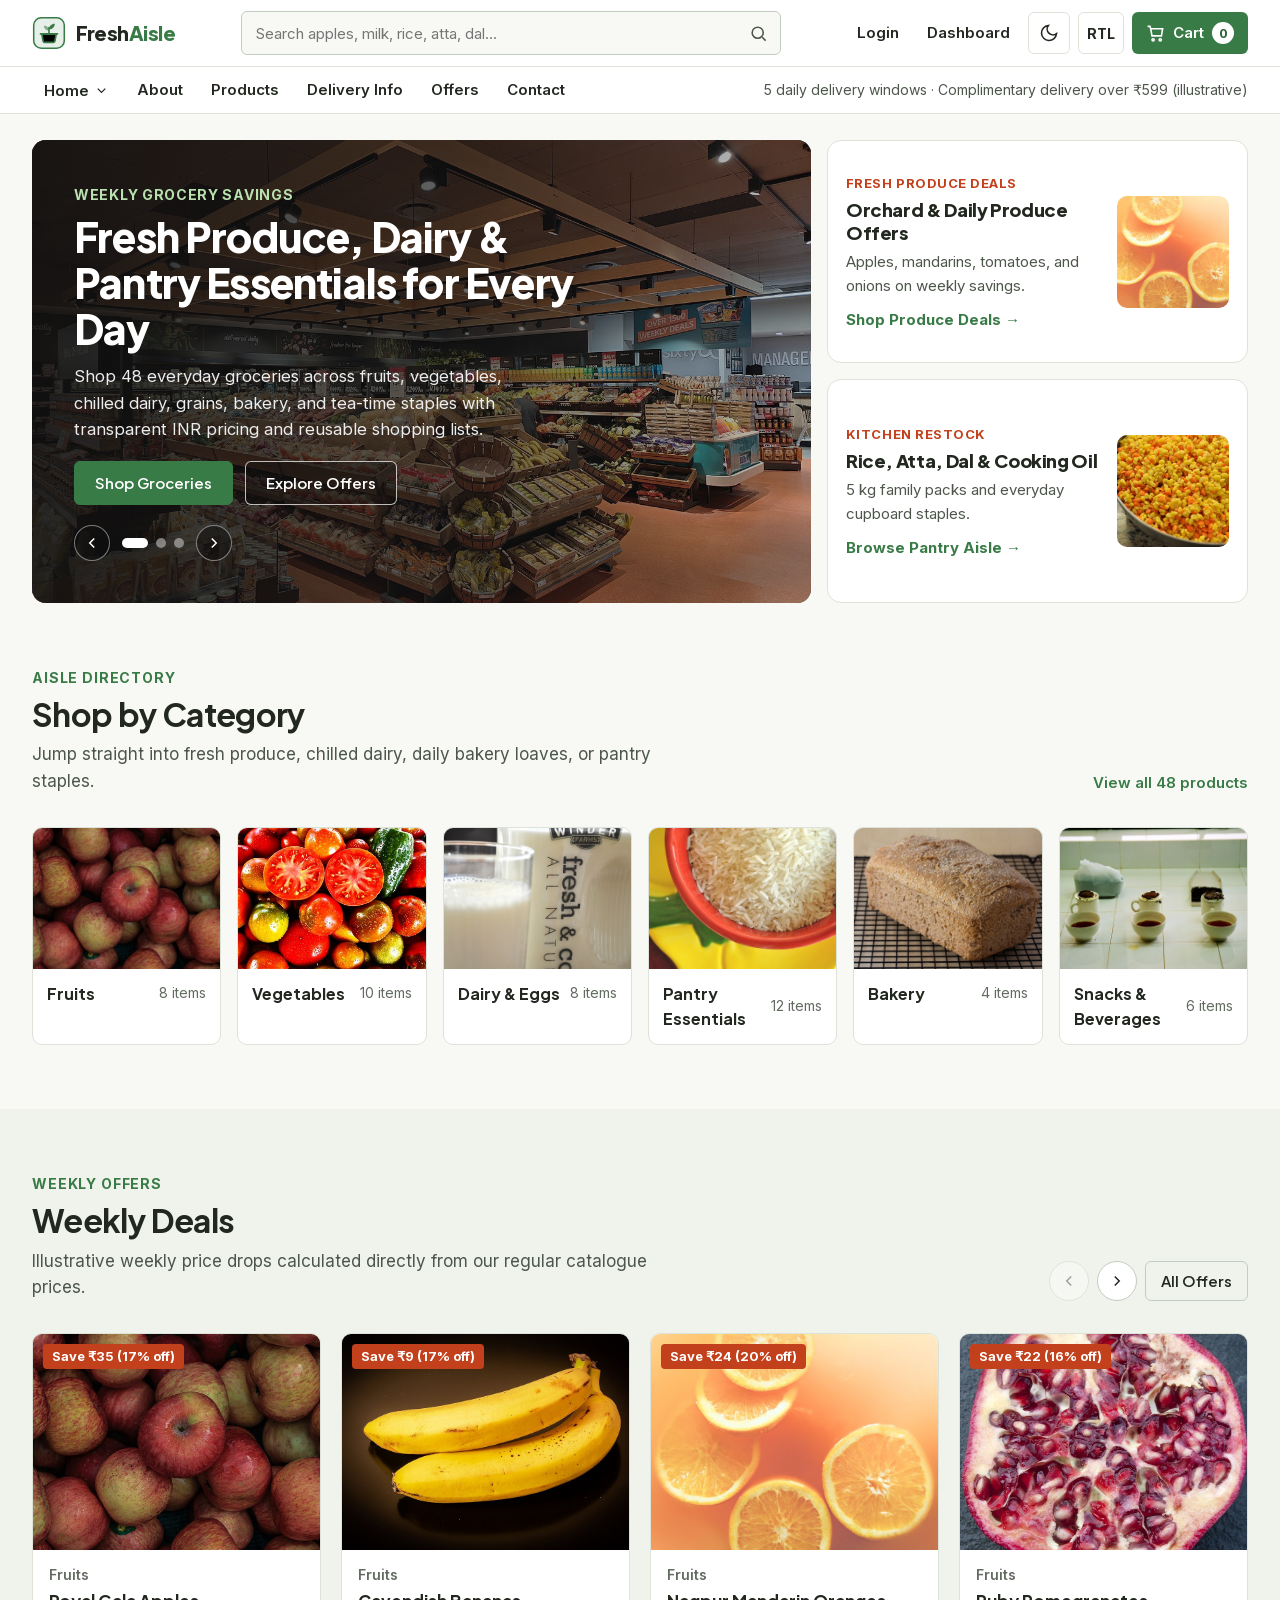
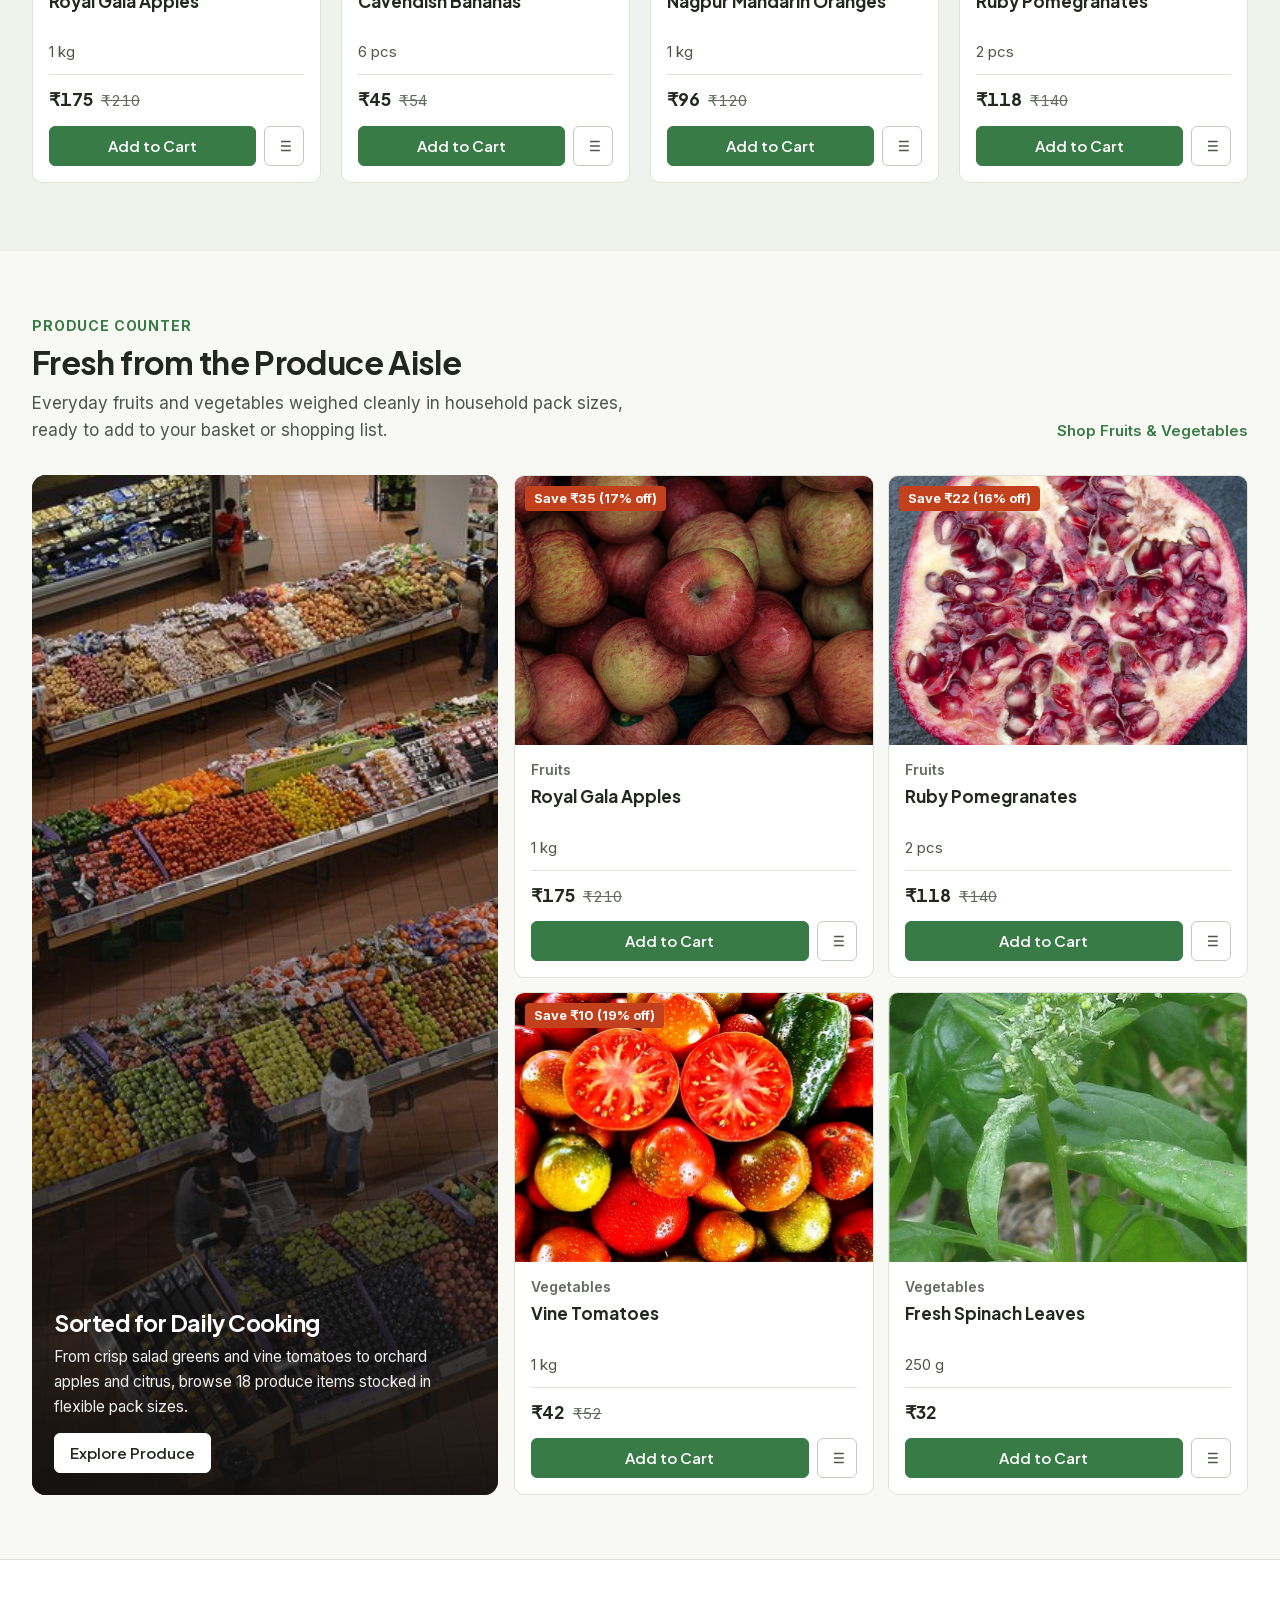
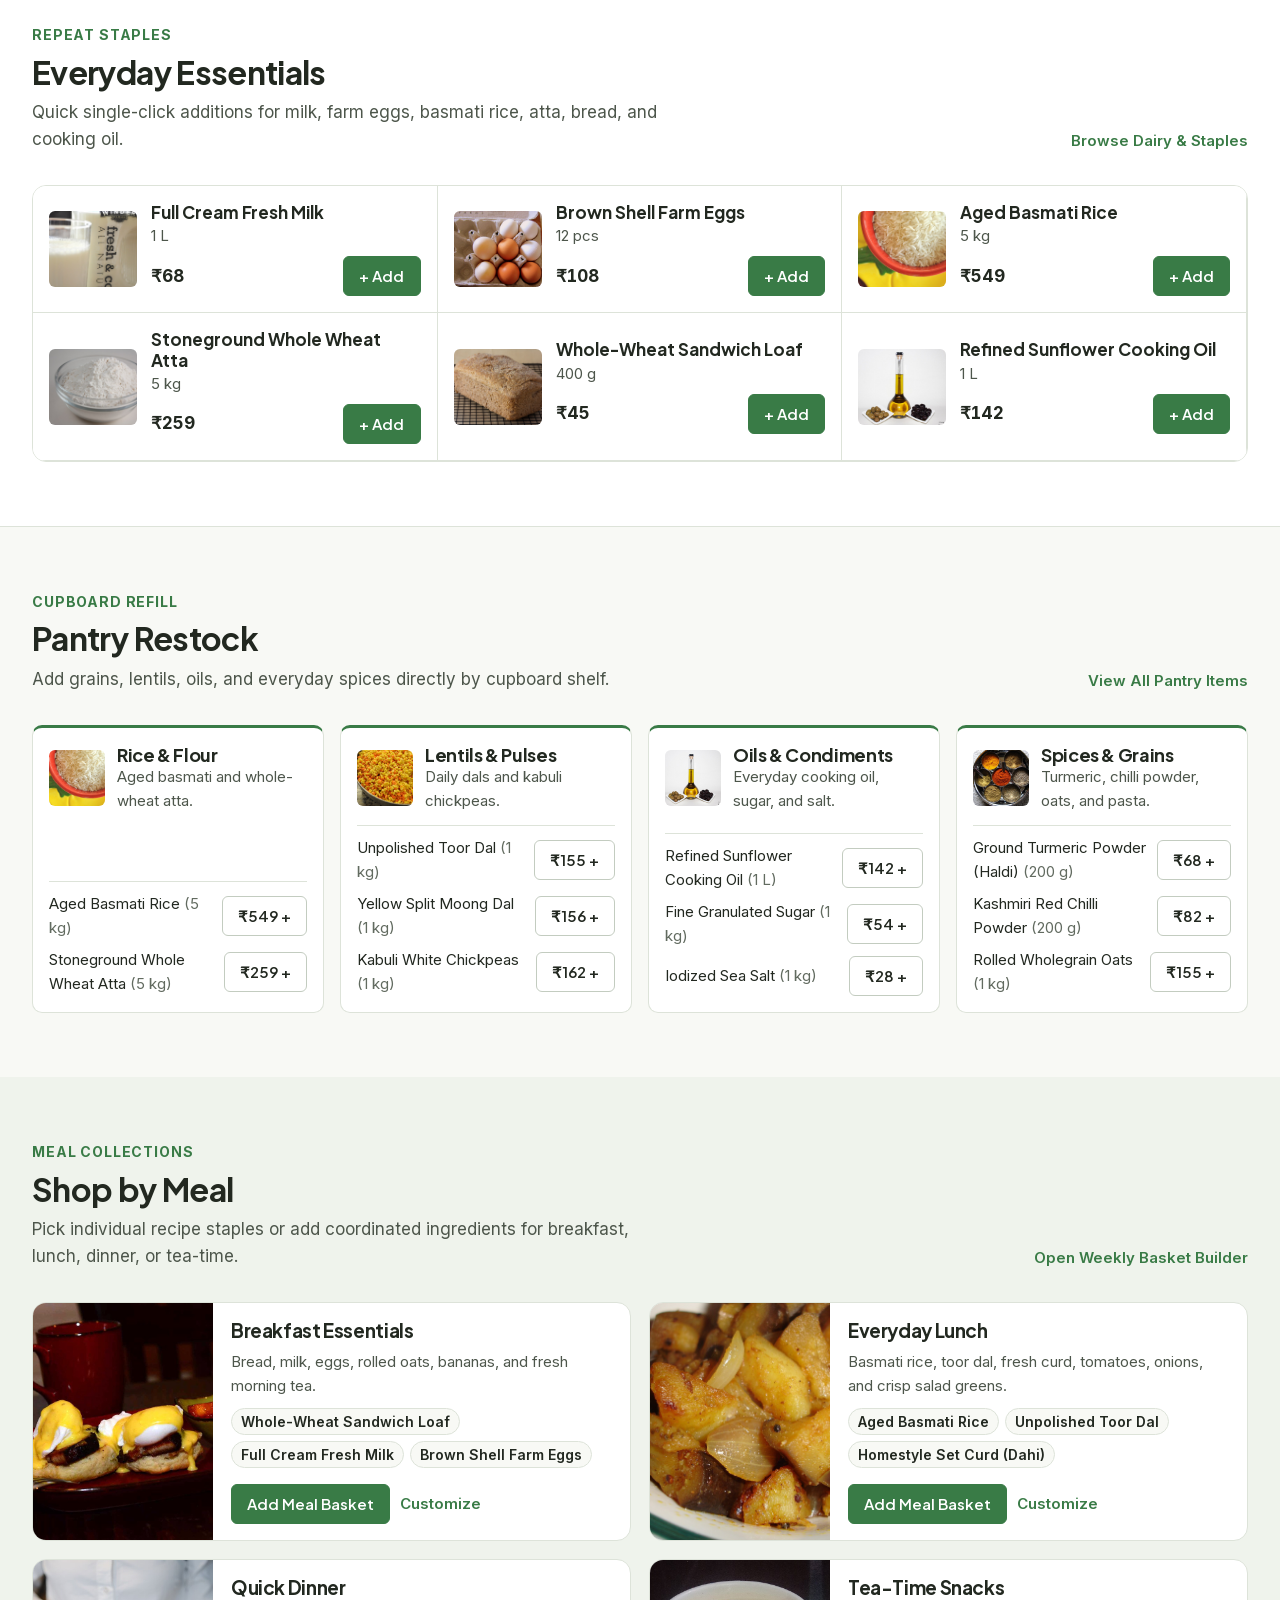
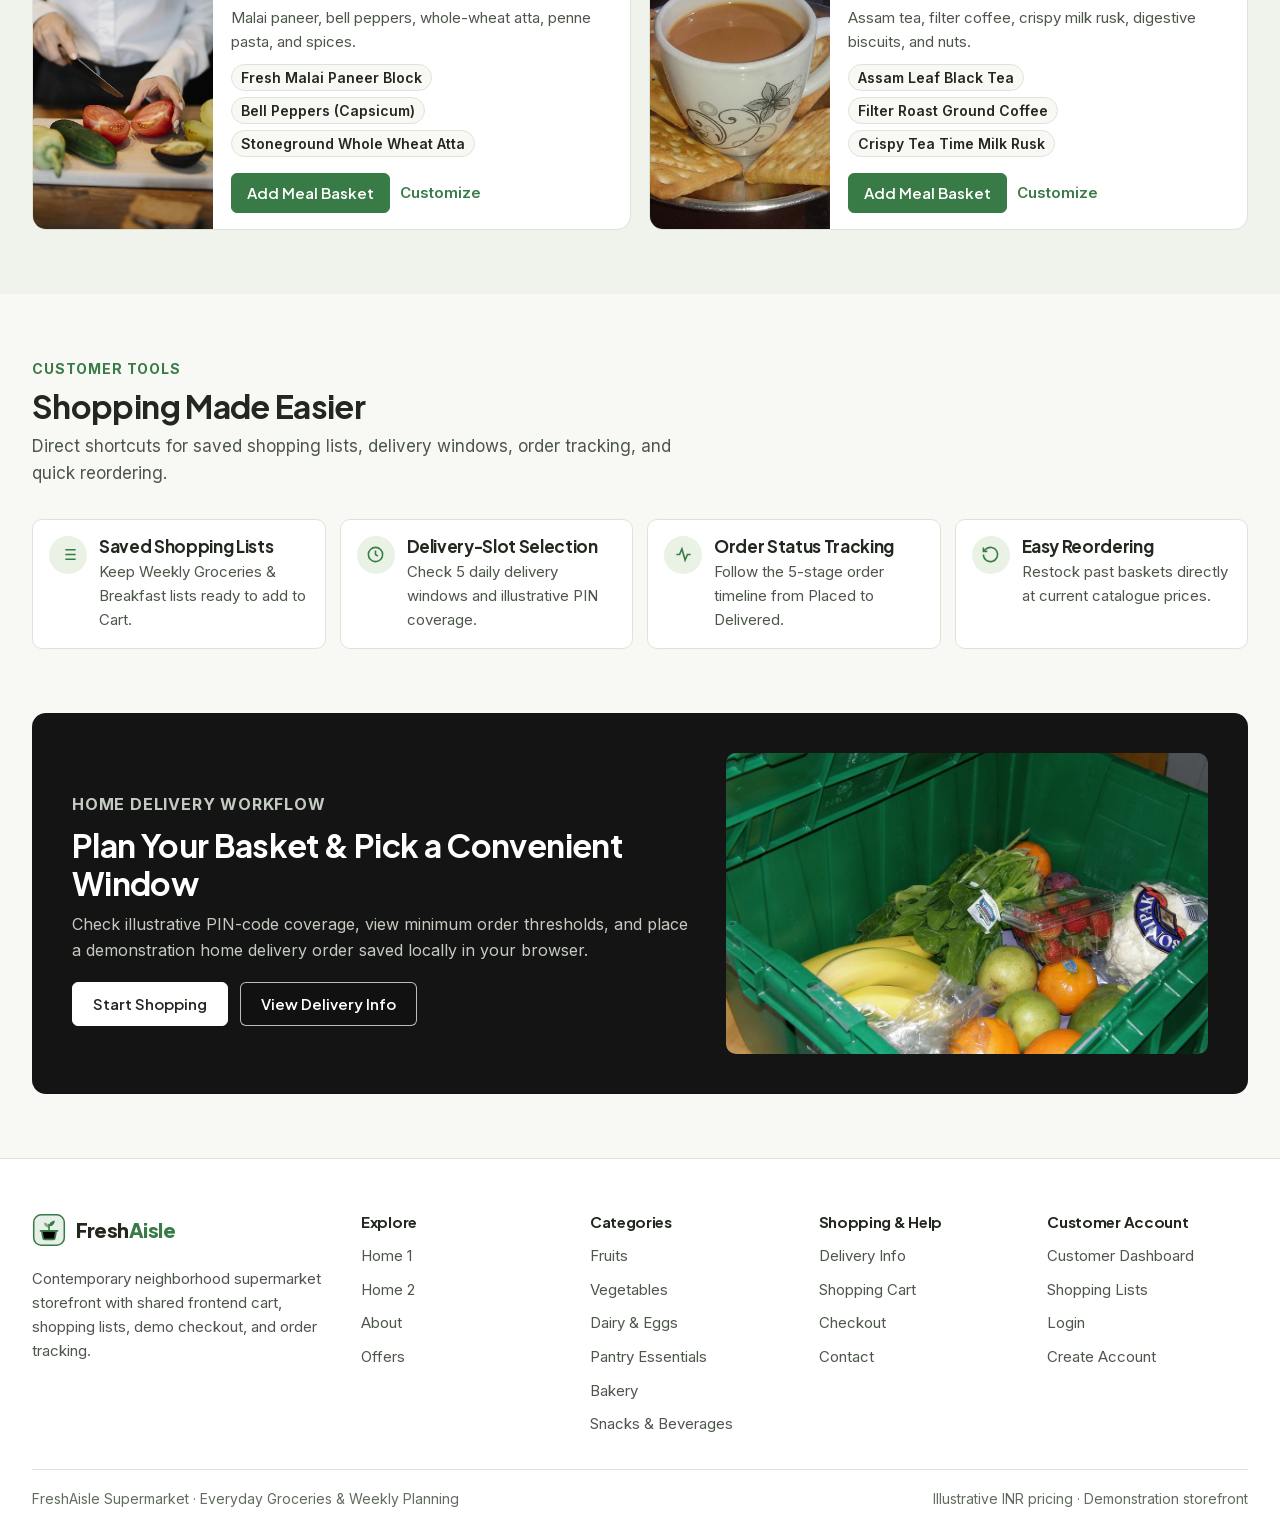
==== commit 3dabfee3: "Refine Home 1 & Home 2 merchandising, neutral charcoal dark mode, and centered auth pages" ====
--- a/index.html
+++ b/index.html
@@ -6,11 +6,11 @@
   <meta name="site-root" content="." />
   <title>FreshAisle — Everyday Supermarket &amp; Daily Grocery Store</title>
   <meta name="description" content="FreshAisle is a contemporary neighborhood supermarket for fresh fruits, vegetables, dairy, pantry essentials, weekly offers, and planned home delivery." />
-  <link rel="icon" href="./assets/icons/favicon.svg?v=20261126" type="image/svg+xml" />
-  <link rel="stylesheet" href="./assets/css/fonts.css?v=20261126" />
-  <link rel="stylesheet" href="./assets/css/style.css?v=20261126" />
-  <link rel="stylesheet" href="./assets/css/dark-mode.css?v=20261126" />
-  <link rel="stylesheet" href="./assets/css/rtl.css?v=20261126" />
+  <link rel="icon" href="./assets/icons/favicon.svg?v=20261126b" type="image/svg+xml" />
+  <link rel="stylesheet" href="./assets/css/fonts.css?v=20261126b" />
+  <link rel="stylesheet" href="./assets/css/style.css?v=20261126b" />
+  <link rel="stylesheet" href="./assets/css/dark-mode.css?v=20261126b" />
+  <link rel="stylesheet" href="./assets/css/rtl.css?v=20261126b" />
   <script>
     (function(){try{var t=localStorage.getItem('freshaisle_theme');var d=localStorage.getItem('freshaisle_dir');if(t==='dark'||t==='light')document.documentElement.setAttribute('data-theme',t);if(d==='rtl'||d==='ltr')document.documentElement.setAttribute('dir',d);}catch(e){}})();
   </script>
@@ -26,7 +26,7 @@
             <svg viewBox="0 0 24 24" fill="none" stroke="currentColor" stroke-width="2" aria-hidden="true"><path d="M3 6h18M3 12h18M3 18h18"/></svg>
           </button>
           <a class="brand-mark" href="./index.html" aria-label="FreshAisle Home">
-            <svg class="brand-mark__icon" viewBox="0 0 40 40" aria-hidden="true"><use href="./assets/icons/brand-mark.svg?v=20261126#freshaisle-mark"></use></svg>
+            <svg class="brand-mark__icon" viewBox="0 0 40 40" aria-hidden="true"><use href="./assets/icons/brand-mark.svg?v=20261126b#freshaisle-mark"></use></svg>
             <span class="brand-mark__text">Fresh<span>Aisle</span></span>
           </a>
         </div>
@@ -98,7 +98,7 @@
   <aside class="mobile-drawer" id="mobileDrawer" aria-label="Mobile Navigation" aria-hidden="true">
     <div class="mobile-drawer__head">
       <a class="brand-mark" href="./index.html">
-        <svg class="brand-mark__icon" viewBox="0 0 40 40" aria-hidden="true"><use href="./assets/icons/brand-mark.svg?v=20261126#freshaisle-mark"></use></svg>
+        <svg class="brand-mark__icon" viewBox="0 0 40 40" aria-hidden="true"><use href="./assets/icons/brand-mark.svg?v=20261126b#freshaisle-mark"></use></svg>
         <span class="brand-mark__text">Fresh<span>Aisle</span></span>
       </a>
       <button type="button" class="mobile-drawer__close" id="mobileMenuClose" aria-label="Close navigation menu">
@@ -140,42 +140,69 @@
   </aside>
 
   <main id="mainContent">
-    <!-- 1. Hero — Weekly Grocery Savings -->
-    <section class="hero-supermarket" data-hero-slider aria-label="Weekly Grocery Highlights">
-      <div class="hero-slides">
-        <div class="hero-slide is-active">
-          <img src="./assets/images/lifestyle/hero-slide-1.jpg" alt="Supermarket fresh produce display stocked with fruits and vegetables" width="1400" height="800" />
-        </div>
-        <div class="hero-slide">
-          <img src="./assets/images/lifestyle/hero-slide-2.jpg" alt="Market baskets filled with colourful seasonal vegetables" width="1400" height="800" />
-        </div>
-        <div class="hero-slide">
-          <img src="./assets/images/lifestyle/hero-slide-3.jpg" alt="Pantry staples including grains, bread, and cooking essentials" width="1400" height="800" />
-        </div>
-      </div>
-      <div class="hero-scrim" aria-hidden="true"></div>
-
-      <div class="container hero-supermarket__inner">
-        <div class="hero-supermarket__content">
-          <span class="hero-eyebrow">Weekly Grocery Savings</span>
-          <h1 class="hero-supermarket__title">Fresh Produce, Dairy &amp; Pantry Essentials for Every Day</h1>
-          <p class="hero-supermarket__lead">Shop 48 everyday groceries across fruits, vegetables, chilled dairy, grains, bakery, and tea-time staples with transparent INR pricing and reusable shopping lists.</p>
-          <div class="hero-actions">
-            <a class="btn btn--primary" href="./pages/products.html">Shop Groceries</a>
-            <a class="btn btn--light-outline" href="./pages/offers.html">Explore Offers</a>
-          </div>
-          <div class="hero-controls">
-            <button type="button" class="hero-arrow" data-hero-prev aria-label="Previous highlight">
-              <svg class="icon-directional" viewBox="0 0 24 24" fill="none" stroke="currentColor" stroke-width="2" aria-hidden="true"><path d="M15 18l-6-6 6-6"/></svg>
-            </button>
-            <div class="hero-dots" role="tablist" aria-label="Slide selector">
-              <button type="button" class="hero-dot is-active" aria-label="Slide 1" aria-current="true"></button>
-              <button type="button" class="hero-dot" aria-label="Slide 2" aria-current="false"></button>
-              <button type="button" class="hero-dot" aria-label="Slide 3" aria-current="false"></button>
-            </div>
-            <button type="button" class="hero-arrow" data-hero-next aria-label="Next highlight">
-              <svg class="icon-directional" viewBox="0 0 24 24" fill="none" stroke="currentColor" stroke-width="2" aria-hidden="true"><path d="M9 18l6-6-6-6"/></svg>
-            </button>
+    <!-- 1. Hero — Coordinated Supermarket Promotional Campaign -->
+    <section class="hero-campaign-section" aria-label="Weekly Grocery Highlights">
+      <div class="container">
+        <div class="hero-campaign">
+          <div class="hero-supermarket" data-hero-slider>
+            <div class="hero-slides">
+              <div class="hero-slide is-active">
+                <img src="./assets/images/lifestyle/hero-slide-1.jpg" alt="Supermarket fresh produce display stocked with fruits and vegetables" width="1400" height="800" />
+              </div>
+              <div class="hero-slide">
+                <img src="./assets/images/lifestyle/hero-slide-2.jpg" alt="Market baskets filled with colourful seasonal vegetables" width="1400" height="800" />
+              </div>
+              <div class="hero-slide">
+                <img src="./assets/images/lifestyle/hero-slide-3.jpg" alt="Pantry staples including grains, bread, and cooking essentials" width="1400" height="800" />
+              </div>
+            </div>
+            <div class="hero-scrim" aria-hidden="true"></div>
+
+            <div class="hero-supermarket__inner">
+              <div class="hero-supermarket__content">
+                <span class="hero-eyebrow">Weekly Grocery Savings</span>
+                <h1 class="hero-supermarket__title">Fresh Produce, Dairy &amp; Pantry Essentials for Every Day</h1>
+                <p class="hero-supermarket__lead">Shop 48 everyday groceries across fruits, vegetables, chilled dairy, grains, bakery, and tea-time staples with transparent INR pricing and reusable shopping lists.</p>
+                <div class="hero-actions">
+                  <a class="btn btn--primary" href="./pages/products.html">Shop Groceries</a>
+                  <a class="btn btn--light-outline" href="./pages/offers.html">Explore Offers</a>
+                </div>
+                <div class="hero-controls">
+                  <button type="button" class="hero-arrow" data-hero-prev aria-label="Previous highlight">
+                    <svg class="icon-directional" viewBox="0 0 24 24" fill="none" stroke="currentColor" stroke-width="2" aria-hidden="true"><path d="M15 18l-6-6 6-6"/></svg>
+                  </button>
+                  <div class="hero-dots" role="tablist" aria-label="Slide selector">
+                    <button type="button" class="hero-dot is-active" aria-label="Slide 1" aria-current="true"></button>
+                    <button type="button" class="hero-dot" aria-label="Slide 2" aria-current="false"></button>
+                    <button type="button" class="hero-dot" aria-label="Slide 3" aria-current="false"></button>
+                  </div>
+                  <button type="button" class="hero-arrow" data-hero-next aria-label="Next highlight">
+                    <svg class="icon-directional" viewBox="0 0 24 24" fill="none" stroke="currentColor" stroke-width="2" aria-hidden="true"><path d="M9 18l6-6-6-6"/></svg>
+                  </button>
+                </div>
+              </div>
+            </div>
+          </div>
+
+          <div class="hero-promo-stack" id="home1HeroPromoStack">
+            <a class="promo-tile" href="./pages/offers.html?category=fruits">
+              <div>
+                <span class="promo-tile__kicker">Fresh Produce Deals</span>
+                <h2 class="promo-tile__title">Orchard &amp; Daily Produce Offers</h2>
+                <p class="promo-tile__copy">Apples, mandarins, tomatoes, and onions on weekly savings.</p>
+                <span class="promo-tile__cta">Shop Produce Deals &rarr;</span>
+              </div>
+              <img class="promo-tile__img" src="./assets/images/fruits/oranges.jpg" alt="Fresh Nagpur mandarin oranges" width="112" height="112" />
+            </a>
+            <a class="promo-tile" href="./pages/products.html?category=pantry">
+              <div>
+                <span class="promo-tile__kicker">Kitchen Restock</span>
+                <h2 class="promo-tile__title">Rice, Atta, Dal &amp; Cooking Oil</h2>
+                <p class="promo-tile__copy">5 kg family packs and everyday cupboard staples.</p>
+                <span class="promo-tile__cta">Browse Pantry Aisle &rarr;</span>
+              </div>
+              <img class="promo-tile__img" src="./assets/images/pantry/toor-dal.jpg" alt="Unpolished yellow split lentils" width="112" height="112" />
+            </a>
           </div>
         </div>
       </div>
@@ -256,7 +283,7 @@
           </div>
           <a class="text-link" href="./pages/products.html?category=dairy">Browse Dairy &amp; Staples</a>
         </div>
-        <div class="compact-row-grid" id="home1EssentialsGrid"></div>
+        <div class="essentials-shelf" id="home1EssentialsGrid"></div>
       </div>
     </section>
 
@@ -282,11 +309,11 @@
           <div class="section-head__copy">
             <p class="section-kicker">Meal Collections</p>
             <h2 class="section-title">Shop by Meal</h2>
-            <p class="section-lead">Add coordinated ingredients for morning breakfast, homestyle lunch, quick dinners, or evening tea in one click.</p>
-          </div>
-          <a class="text-link" href="./pages/home2.html">Try Weekly Basket Builder</a>
-        </div>
-        <div class="meal-grid" id="home1MealGrid"></div>
+            <p class="section-lead">Pick individual recipe staples or add coordinated ingredients for breakfast, lunch, dinner, or tea-time.</p>
+          </div>
+          <a class="text-link" href="./pages/home2.html">Open Weekly Basket Builder</a>
+        </div>
+        <div class="meal-board" id="home1MealGrid"></div>
       </div>
     </section>
 
@@ -297,34 +324,38 @@
           <div class="section-head__copy">
             <p class="section-kicker">Customer Tools</p>
             <h2 class="section-title">Shopping Made Easier</h2>
-            <p class="section-lead">Organize repeat household staples and track demonstration orders in your Customer Dashboard.</p>
-          </div>
-        </div>
-        <div class="feature-tools-grid">
-          <article class="tool-card">
+            <p class="section-lead">Direct shortcuts for saved shopping lists, delivery windows, order tracking, and quick reordering.</p>
+          </div>
+        </div>
+        <div class="tools-strip">
+          <a class="tool-strip-item" href="./pages/dashboard.html#lists">
             <div class="tool-card__icon"><svg viewBox="0 0 24 24" fill="none" stroke="currentColor" stroke-width="2" aria-hidden="true"><path d="M8 6h13M8 12h13M8 18h13M3 6h.01M3 12h.01M3 18h.01"/></svg></div>
-            <h3>Saved Shopping Lists</h3>
-            <p>Maintain Weekly Groceries or Breakfast lists, check items off, and merge selected items into your cart.</p>
-            <a class="text-link" href="./pages/dashboard.html#lists">Open Shopping Lists</a>
-          </article>
-          <article class="tool-card">
+            <div>
+              <h3>Saved Shopping Lists</h3>
+              <p>Keep Weekly Groceries &amp; Breakfast lists ready to add to Cart.</p>
+            </div>
+          </a>
+          <a class="tool-strip-item" href="./pages/delivery.html">
             <div class="tool-card__icon"><svg viewBox="0 0 24 24" fill="none" stroke="currentColor" stroke-width="2" aria-hidden="true"><circle cx="12" cy="12" r="9"/><path d="M12 7v5l3 2"/></svg></div>
-            <h3>Delivery-Slot Selection</h3>
-            <p>Choose from five daily delivery windows and inspect illustrative PIN-code service details before ordering.</p>
-            <a class="text-link" href="./pages/delivery.html">Check Delivery Info</a>
-          </article>
-          <article class="tool-card">
+            <div>
+              <h3>Delivery-Slot Selection</h3>
+              <p>Check 5 daily delivery windows and illustrative PIN coverage.</p>
+            </div>
+          </a>
+          <a class="tool-strip-item" href="./pages/dashboard.html#track">
             <div class="tool-card__icon"><svg viewBox="0 0 24 24" fill="none" stroke="currentColor" stroke-width="2" aria-hidden="true"><path d="M3 12h4l3-7 4 14 3-7h4"/></svg></div>
-            <h3>Order Status Tracking</h3>
-            <p>Follow the 5-stage order timeline from Order Placed through Packed and Out for Delivery.</p>
-            <a class="text-link" href="./pages/dashboard.html#track">Track an Order</a>
-          </article>
-          <article class="tool-card">
+            <div>
+              <h3>Order Status Tracking</h3>
+              <p>Follow the 5-stage order timeline from Placed to Delivered.</p>
+            </div>
+          </a>
+          <a class="tool-strip-item" href="./pages/dashboard.html#orders">
             <div class="tool-card__icon"><svg viewBox="0 0 24 24" fill="none" stroke="currentColor" stroke-width="2" aria-hidden="true"><path d="M3 12a9 9 0 1 0 3-6.7L3 8"/><path d="M3 3v5h5"/></svg></div>
-            <h3>Easy Reordering</h3>
-            <p>Review past demonstration order snapshots and restock your cart at current catalogue prices.</p>
-            <a class="text-link" href="./pages/dashboard.html#orders">View Order History</a>
-          </article>
+            <div>
+              <h3>Easy Reordering</h3>
+              <p>Restock past baskets directly at current catalogue prices.</p>
+            </div>
+          </a>
         </div>
       </div>
     </section>
@@ -355,7 +386,7 @@
       <div class="footer-grid">
         <div>
           <a class="brand-mark" href="./index.html">
-            <svg class="brand-mark__icon" viewBox="0 0 40 40" aria-hidden="true"><use href="./assets/icons/brand-mark.svg?v=20261126#freshaisle-mark"></use></svg>
+            <svg class="brand-mark__icon" viewBox="0 0 40 40" aria-hidden="true"><use href="./assets/icons/brand-mark.svg?v=20261126b#freshaisle-mark"></use></svg>
             <span class="brand-mark__text">Fresh<span>Aisle</span></span>
           </a>
           <p class="footer-brand-desc">Contemporary neighborhood supermarket storefront with shared frontend cart, shopping lists, demo checkout, and order tracking.</p>
@@ -400,8 +431,8 @@
         </div>
       </div>
       <div class="footer-bottom">
-        <span>FreshAisle Supermarket · Frontend Storefront &amp; Customer Dashboard</span>
-        <span>Illustrative INR pricing &amp; browser-local demonstration state</span>
+        <span>FreshAisle Supermarket · Everyday Groceries &amp; Weekly Planning</span>
+        <span>Illustrative INR pricing · Demonstration storefront</span>
       </div>
     </div>
   </footer>
@@ -410,11 +441,11 @@
     <svg viewBox="0 0 24 24" fill="none" stroke="currentColor" stroke-width="2" aria-hidden="true"><path d="M18 15l-6-6-6 6"/></svg>
   </button>
 
-  <script defer src="./assets/js/site-config.js?v=20261126"></script>
-  <script defer src="./assets/js/products-data.js?v=20261126"></script>
-  <script defer src="./assets/js/offers-data.js?v=20261126"></script>
-  <script defer src="./assets/js/store.js?v=20261126"></script>
-  <script defer src="./assets/js/main.js?v=20261126"></script>
-  <script defer src="./assets/js/pages.js?v=20261126"></script>
+  <script defer src="./assets/js/site-config.js?v=20261126b"></script>
+  <script defer src="./assets/js/products-data.js?v=20261126b"></script>
+  <script defer src="./assets/js/offers-data.js?v=20261126b"></script>
+  <script defer src="./assets/js/store.js?v=20261126b"></script>
+  <script defer src="./assets/js/main.js?v=20261126b"></script>
+  <script defer src="./assets/js/pages.js?v=20261126b"></script>
 </body>
 </html>
--- a/assets/css/style.css
+++ b/assets/css/style.css
@@ -10,7 +10,7 @@
   --bg-surface: #FFFFFF;
   --bg-surface-muted: #EFF3EC;
   --bg-elevated: #FFFFFF;
-  --bg-dark-band: #1A231C;
+  --bg-dark-band: #141414;
 
   --text-primary: #222820;
   --text-secondary: #4D564B;
@@ -298,7 +298,7 @@
 }
 
 .btn--light-outline {
-  background-color: rgba(16, 20, 17, 0.38);
+  background-color: rgba(16, 16, 16, 0.42);
   color: #FFFFFF;
   border-color: rgba(255, 255, 255, 0.72);
 }
@@ -682,7 +682,7 @@
   position: fixed;
   inset: 0;
   z-index: 1090;
-  background-color: rgba(16, 20, 17, 0.56);
+  background-color: rgba(16, 16, 16, 0.56);
   opacity: 0;
   visibility: hidden;
   transition: opacity var(--t-med) var(--ease-out), visibility var(--t-med);
@@ -791,13 +791,31 @@
 }
 
 /* ==========================================================================
-   Home 1 — Compact Grocery Hero Slider
+   Home 1 — Coordinated Supermarket Promotional Campaign Hero
    ========================================================================== */
+.hero-campaign-section {
+  padding-block: clamp(16px, 2.4vw, 26px) 0;
+}
+
+.hero-campaign {
+  display: grid;
+  grid-template-columns: minmax(0, 1.85fr) minmax(0, 1fr);
+  gap: 16px;
+  align-items: stretch;
+}
+
+@media (max-width: 1024px) {
+  .hero-campaign {
+    grid-template-columns: minmax(0, 1fr);
+  }
+}
+
 .hero-supermarket {
   position: relative;
   overflow: hidden;
-  background-color: #162018;
-  min-height: clamp(380px, 52vw, 520px);
+  background-color: #141414;
+  border-radius: var(--radius-md);
+  min-height: clamp(330px, 36vw, 420px);
   display: flex;
   align-items: center;
 }
@@ -830,20 +848,21 @@
   inset: 0;
   background: linear-gradient(
     90deg,
-    rgba(16, 20, 17, 0.88) 0%,
-    rgba(16, 20, 17, 0.66) 50%,
-    rgba(16, 20, 17, 0.25) 100%
+    rgba(16, 16, 16, 0.90) 0%,
+    rgba(16, 16, 16, 0.66) 54%,
+    rgba(16, 16, 16, 0.24) 100%
   );
 }
 
 .hero-supermarket__inner {
   position: relative;
   z-index: 2;
-  padding-block: clamp(36px, 5vw, 60px);
+  padding: clamp(24px, 4vw, 42px);
+  width: 100%;
 }
 
 .hero-supermarket__content {
-  max-width: 600px;
+  max-width: 560px;
   color: #FFFFFF;
 }
 
@@ -854,25 +873,25 @@
   letter-spacing: 0.05em;
   text-transform: uppercase;
   color: #B9E2AF;
-  margin-bottom: 10px;
+  margin-bottom: 8px;
 }
 
 .hero-supermarket__title {
   color: #FFFFFF;
-  font-size: clamp(1.9rem, 3.8vw, 3rem);
+  font-size: clamp(1.75rem, 3.2vw, 2.55rem);
   font-weight: 800;
   line-height: 1.12;
 }
 
 .hero-supermarket__lead {
-  margin-top: 14px;
-  font-size: clamp(1rem, 1.4vw, 1.125rem);
-  color: #E7ECE4;
-  max-width: 52ch;
+  margin-top: 12px;
+  font-size: 1.03125rem;
+  color: #EDEDED;
+  max-width: 48ch;
 }
 
 .hero-actions {
-  margin-top: 22px;
+  margin-top: 18px;
   display: flex;
   flex-wrap: wrap;
   gap: 12px;
@@ -881,18 +900,18 @@
 .hero-controls {
   position: relative;
   z-index: 2;
-  margin-top: 24px;
+  margin-top: 20px;
   display: flex;
   align-items: center;
   gap: 12px;
 }
 
 .hero-arrow {
-  width: 38px;
-  height: 38px;
+  width: 36px;
+  height: 36px;
   border-radius: 50%;
   border: 1px solid rgba(255, 255, 255, 0.45);
-  background: rgba(16, 20, 17, 0.45);
+  background: rgba(16, 16, 16, 0.55);
   color: #FFFFFF;
   display: inline-flex;
   align-items: center;
@@ -928,6 +947,83 @@
 .hero-dot.is-active {
   width: 26px;
   background: #FFFFFF;
+}
+
+/* Complementary Retail Promo Stack beside Hero */
+.hero-promo-stack {
+  display: grid;
+  grid-template-rows: repeat(2, minmax(0, 1fr));
+  gap: 16px;
+}
+
+@media (max-width: 1024px) {
+  .hero-promo-stack {
+    grid-template-rows: auto;
+    grid-template-columns: repeat(2, minmax(0, 1fr));
+  }
+}
+
+@media (max-width: 600px) {
+  .hero-promo-stack {
+    grid-template-columns: minmax(0, 1fr);
+  }
+}
+
+.promo-tile {
+  display: grid;
+  grid-template-columns: minmax(0, 1fr) 112px;
+  gap: 14px;
+  align-items: center;
+  padding: 18px;
+  background-color: var(--bg-surface);
+  border: 1px solid var(--border-subtle);
+  border-radius: var(--radius-md);
+  transition: border-color var(--t-fast), box-shadow var(--t-fast);
+}
+
+.promo-tile:hover {
+  border-color: var(--accent);
+  box-shadow: var(--shadow-sm);
+}
+
+.promo-tile__kicker {
+  display: inline-block;
+  font-size: 0.8125rem;
+  font-weight: 700;
+  text-transform: uppercase;
+  letter-spacing: 0.04em;
+  color: var(--promo);
+  margin-bottom: 4px;
+}
+
+.promo-tile__title {
+  font-size: 1.15rem;
+  font-weight: 800;
+  line-height: 1.25;
+}
+
+.promo-tile__copy {
+  margin-top: 6px;
+  font-size: 0.9375rem;
+  color: var(--text-secondary);
+}
+
+.promo-tile__cta {
+  margin-top: 10px;
+  display: inline-flex;
+  align-items: center;
+  gap: 4px;
+  font-size: 0.9375rem;
+  font-weight: 700;
+  color: var(--accent);
+}
+
+.promo-tile__img {
+  width: 112px;
+  height: 112px;
+  border-radius: var(--radius-sm);
+  object-fit: cover;
+  background-color: var(--bg-surface-muted);
 }
 
 /* ==========================================================================
@@ -1324,12 +1420,12 @@
 }
 
 /* ==========================================================================
-   Home 1 — Distinct Section Layouts (Produce Split, Essentials, Pantry Ledger, Meal Collections, Shopping Tools)
+   Home 1 — Distinct Merchandising Sections (Produce Counter, Essentials Shelf, Pantry, Meal Board, Utility Strip)
    ========================================================================== */
 .produce-showcase {
   display: grid;
-  grid-template-columns: 1.05fr 1.35fr;
-  gap: 24px;
+  grid-template-columns: minmax(0, 0.92fr) minmax(0, 1.45fr);
+  gap: 16px;
   align-items: stretch;
 }
 
@@ -1343,8 +1439,8 @@
   position: relative;
   border-radius: var(--radius-md);
   overflow: hidden;
-  min-height: 340px;
-  background-color: #19221A;
+  min-height: 300px;
+  background-color: #141414;
   display: flex;
   align-items: flex-end;
 }
@@ -1360,32 +1456,32 @@
 .produce-feature-card__scrim {
   position: absolute;
   inset: 0;
-  background: linear-gradient(180deg, rgba(16, 20, 17, 0.08) 25%, rgba(16, 20, 17, 0.88) 100%);
+  background: linear-gradient(180deg, rgba(16, 16, 16, 0.08) 25%, rgba(16, 16, 16, 0.90) 100%);
 }
 
 .produce-feature-card__content {
   position: relative;
   z-index: 2;
-  padding: 24px;
+  padding: 22px;
   color: #FFFFFF;
 }
 
 .produce-feature-card__content h3 {
   color: #FFFFFF;
-  font-size: 1.5rem;
+  font-size: 1.45rem;
 }
 
 .produce-feature-card__content p {
   margin-top: 8px;
-  color: #E7ECE4;
-  font-size: 1rem;
-  margin-bottom: 16px;
+  color: #EDEDED;
+  font-size: 0.96875rem;
+  margin-bottom: 14px;
 }
 
 .produce-mini-grid {
   display: grid;
   grid-template-columns: repeat(2, minmax(0, 1fr));
-  gap: 16px;
+  gap: 14px;
 }
 
 @media (max-width: 520px) {
@@ -1394,39 +1490,42 @@
   }
 }
 
-/* Compact Horizontal Staple Card (Everyday Essentials) */
-.compact-row-grid {
+/* Everyday Essentials — Divided Supermarket Quick-Restock Shelf */
+.essentials-shelf {
   display: grid;
   grid-template-columns: repeat(3, minmax(0, 1fr));
-  gap: 16px;
-}
-
-@media (max-width: 1024px) {
-  .compact-row-grid {
-    grid-template-columns: repeat(2, minmax(0, 1fr));
-  }
-}
-
-@media (max-width: 600px) {
-  .compact-row-grid {
-    grid-template-columns: minmax(0, 1fr);
-  }
-}
-
-.staple-card {
-  display: grid;
-  grid-template-columns: 96px minmax(0, 1fr);
-  gap: 14px;
-  align-items: center;
-  padding: 12px;
   background-color: var(--bg-surface);
   border: 1px solid var(--border-subtle);
-  border-radius: var(--radius-sm);
+  border-radius: var(--radius-md);
+  overflow: hidden;
+}
+
+@media (max-width: 1024px) {
+  .essentials-shelf {
+    grid-template-columns: repeat(2, minmax(0, 1fr));
+  }
+}
+
+@media (max-width: 600px) {
+  .essentials-shelf {
+    grid-template-columns: minmax(0, 1fr);
+  }
+}
+
+.staple-card {
+  display: grid;
+  grid-template-columns: 88px minmax(0, 1fr);
+  gap: 14px;
+  align-items: center;
+  padding: 16px;
+  background-color: var(--bg-surface);
+  border-inline-end: 1px solid var(--border-subtle);
+  border-bottom: 1px solid var(--border-subtle);
 }
 
 .staple-card__img {
-  width: 96px;
-  height: 84px;
+  width: 88px;
+  height: 76px;
   border-radius: var(--radius-xs);
   overflow: hidden;
   background: var(--bg-surface-muted);
@@ -1467,7 +1566,7 @@
 .pantry-led-grid {
   display: grid;
   grid-template-columns: repeat(4, minmax(0, 1fr));
-  gap: 18px;
+  gap: 16px;
 }
 
 @media (max-width: 1024px) {
@@ -1485,8 +1584,9 @@
 .pantry-shelf-card {
   background-color: var(--bg-surface);
   border: 1px solid var(--border-subtle);
+  border-top: 3px solid var(--accent);
   border-radius: var(--radius-sm);
-  padding: 18px;
+  padding: 16px;
   display: flex;
   flex-direction: column;
   gap: 12px;
@@ -1499,8 +1599,8 @@
 }
 
 .pantry-shelf-card__thumb {
-  width: 60px;
-  height: 60px;
+  width: 56px;
+  height: 56px;
   border-radius: var(--radius-xs);
   object-fit: cover;
   flex-shrink: 0;
@@ -1531,120 +1631,158 @@
   font-size: 0.9375rem;
 }
 
-/* Meal Collection Cards */
-.meal-grid {
+/* Shop by Meal — Food-Led Horizontal Merchandising Board */
+.meal-board {
+  display: grid;
+  grid-template-columns: repeat(2, minmax(0, 1fr));
+  gap: 18px;
+}
+
+@media (max-width: 880px) {
+  .meal-board {
+    grid-template-columns: minmax(0, 1fr);
+  }
+}
+
+.meal-row-card {
+  display: grid;
+  grid-template-columns: 180px minmax(0, 1fr);
+  background-color: var(--bg-surface);
+  border: 1px solid var(--border-subtle);
+  border-radius: var(--radius-md);
+  overflow: hidden;
+}
+
+@media (max-width: 540px) {
+  .meal-row-card {
+    grid-template-columns: minmax(0, 1fr);
+  }
+}
+
+.meal-row-card__media {
+  position: relative;
+  min-height: 170px;
+  background-color: var(--bg-surface-muted);
+}
+
+@media (max-width: 540px) {
+  .meal-row-card__media {
+    aspect-ratio: 16 / 9;
+    min-height: 0;
+  }
+}
+
+.meal-row-card__media img {
+  width: 100%;
+  height: 100%;
+  object-fit: cover;
+}
+
+.meal-row-card__body {
+  padding: 16px 18px;
+  display: flex;
+  flex-direction: column;
+  gap: 8px;
+}
+
+.meal-row-card__body h3 {
+  font-size: 1.1875rem;
+}
+
+.meal-row-card__body p {
+  font-size: 0.9375rem;
+  color: var(--text-secondary);
+}
+
+.meal-row-card__chips {
+  display: flex;
+  flex-wrap: wrap;
+  gap: 6px;
+  margin-top: 2px;
+}
+
+.meal-ing-btn {
+  padding: 4px 9px;
+  border-radius: 999px;
+  border: 1px solid var(--border-subtle);
+  background-color: var(--bg-page);
+  font-size: 0.875rem;
+  font-weight: 600;
+}
+
+.meal-ing-btn:hover {
+  border-color: var(--accent);
+  color: var(--accent);
+}
+
+.meal-row-card__foot {
+  margin-top: auto;
+  padding-top: 8px;
+  display: flex;
+  flex-wrap: wrap;
+  align-items: center;
+  gap: 10px;
+}
+
+/* Shopping Made Easier — Compact Customer Utility Strip */
+.tools-strip {
   display: grid;
   grid-template-columns: repeat(4, minmax(0, 1fr));
-  gap: 20px;
+  gap: 14px;
 }
 
 @media (max-width: 1024px) {
-  .meal-grid {
+  .tools-strip {
     grid-template-columns: repeat(2, minmax(0, 1fr));
   }
 }
 
 @media (max-width: 540px) {
-  .meal-grid {
+  .tools-strip {
     grid-template-columns: minmax(0, 1fr);
   }
 }
 
-.meal-card {
-  display: flex;
-  flex-direction: column;
+.tool-strip-item {
+  display: flex;
+  align-items: flex-start;
+  gap: 12px;
+  padding: 16px;
   background-color: var(--bg-surface);
   border: 1px solid var(--border-subtle);
   border-radius: var(--radius-sm);
-  overflow: hidden;
-}
-
-.meal-card__media {
-  aspect-ratio: 16 / 10;
-  overflow: hidden;
-}
-
-.meal-card__media img {
-  width: 100%;
-  height: 100%;
-  object-fit: cover;
-}
-
-.meal-card__body {
-  padding: 16px;
-  display: flex;
-  flex-direction: column;
-  flex: 1;
-}
-
-.meal-card__body h3 {
-  font-size: 1.125rem;
-}
-
-.meal-card__body p {
-  margin-top: 6px;
-  font-size: 0.9375rem;
-  color: var(--text-secondary);
-  margin-bottom: 14px;
-}
-
-.meal-card__body .btn {
-  margin-top: auto;
-}
-
-/* Shopping Tools Strip */
-.feature-tools-grid {
-  display: grid;
-  grid-template-columns: repeat(4, minmax(0, 1fr));
-  gap: 18px;
-}
-
-@media (max-width: 1024px) {
-  .feature-tools-grid {
-    grid-template-columns: repeat(2, minmax(0, 1fr));
-  }
-}
-
-@media (max-width: 540px) {
-  .feature-tools-grid {
-    grid-template-columns: minmax(0, 1fr);
-  }
-}
-
-.tool-card {
-  background-color: var(--bg-surface);
-  border: 1px solid var(--border-subtle);
-  border-radius: var(--radius-sm);
-  padding: 20px;
-  display: flex;
-  flex-direction: column;
-  gap: 10px;
+  transition: border-color var(--t-fast);
+}
+
+.tool-strip-item:hover {
+  border-color: var(--accent);
 }
 
 .tool-card__icon {
-  width: 40px;
-  height: 40px;
-  border-radius: var(--radius-xs);
+  width: 38px;
+  height: 38px;
+  border-radius: 50%;
   background-color: var(--accent-soft);
   color: var(--accent);
   display: inline-flex;
   align-items: center;
   justify-content: center;
+  flex-shrink: 0;
 }
 
 .tool-card__icon svg {
-  width: 20px;
-  height: 20px;
-}
-
-.tool-card h3 {
-  font-size: 1.125rem;
-}
-
-.tool-card p {
+  width: 19px;
+  height: 19px;
+}
+
+.tool-strip-item h3 {
+  font-size: 1.0625rem;
+}
+
+.tool-strip-item p {
+  margin-top: 4px;
   font-size: 0.9375rem;
   color: var(--text-secondary);
-  flex: 1;
 }
 
 /* Delivery Banner CTA */
@@ -1652,7 +1790,7 @@
   background-color: var(--bg-dark-band);
   color: var(--text-on-dark);
   border-radius: var(--radius-md);
-  padding: clamp(24px, 4vw, 44px);
+  padding: clamp(24px, 4vw, 40px);
   display: grid;
   grid-template-columns: 1.3fr 1fr;
   gap: 28px;
@@ -1689,114 +1827,108 @@
 }
 
 /* ==========================================================================
-   Home 2 — "Your Week, Sorted" Distinct Design Language
+   Home 2 — "Your Week, Sorted" Household Planning Design Language
    ========================================================================== */
-.home2-hero {
+.home2-masthead {
   background-color: var(--bg-surface);
   border-bottom: 1px solid var(--border-subtle);
-  padding-block: clamp(32px, 5vw, 56px);
-}
-
-.home2-hero__grid {
-  display: grid;
-  grid-template-columns: 1fr 1.08fr;
-  gap: clamp(24px, 4vw, 48px);
-  align-items: center;
-}
-
-.home2-hero__media {
+  padding-block: clamp(24px, 3.5vw, 40px);
+}
+
+.home2-masthead__top {
+  display: flex;
+  flex-wrap: wrap;
+  align-items: flex-end;
+  justify-content: space-between;
+  gap: 16px 28px;
+  margin-bottom: 20px;
+}
+
+.home2-masthead__title {
+  font-size: clamp(2rem, 3.6vw, 2.9rem);
+  font-weight: 800;
+}
+
+.home2-masthead__lead {
+  max-width: 56ch;
+  font-size: 1.0625rem;
+  color: var(--text-secondary);
+}
+
+.home2-masthead__banner {
+  position: relative;
   border-radius: var(--radius-md);
   overflow: hidden;
-  aspect-ratio: 4 / 3;
-}
-
-.home2-hero__media img {
+  min-height: clamp(250px, 28vw, 340px);
+  background-color: #141414;
+  display: flex;
+  align-items: flex-end;
+}
+
+.home2-masthead__banner img {
+  position: absolute;
+  inset: 0;
   width: 100%;
   height: 100%;
   object-fit: cover;
 }
 
-.home2-hero__title {
-  font-size: clamp(2rem, 3.8vw, 3.1rem);
-  font-weight: 800;
-}
-
-.home2-hero__lead {
-  margin-top: 14px;
-  font-size: 1.0625rem;
-  color: var(--text-secondary);
-  max-width: 52ch;
-}
-
-.home2-quick-links {
-  margin-top: 22px;
-  display: grid;
-  grid-template-columns: repeat(2, minmax(0, 1fr));
+.home2-masthead__banner::after {
+  content: "";
+  position: absolute;
+  inset: 0;
+  background: linear-gradient(180deg, rgba(16, 16, 16, 0.12) 20%, rgba(16, 16, 16, 0.88) 100%);
+}
+
+.home2-plan-bar {
+  position: relative;
+  z-index: 2;
+  width: 100%;
+  padding: clamp(16px, 2.5vw, 24px);
+  display: grid;
+  grid-template-columns: repeat(4, minmax(0, 1fr));
+  gap: 12px;
+}
+
+@media (max-width: 960px) {
+  .home2-plan-bar {
+    grid-template-columns: repeat(2, minmax(0, 1fr));
+  }
+}
+
+@media (max-width: 520px) {
+  .home2-plan-bar {
+    grid-template-columns: minmax(0, 1fr);
+  }
+}
+
+.home2-plan-pill {
+  display: flex;
+  align-items: center;
+  justify-content: space-between;
   gap: 10px;
-}
-
-@media (max-width: 520px) {
-  .home2-quick-links {
-    grid-template-columns: minmax(0, 1fr);
-  }
-}
-
-.home2-quick-link {
-  display: flex;
-  align-items: center;
-  justify-content: space-between;
-  padding: 10px 14px;
-  background-color: var(--bg-page);
-  border: 1px solid var(--border-subtle);
-  border-radius: var(--radius-xs);
-  font-weight: 600;
-  font-size: 0.9375rem;
-}
-
-.home2-quick-link:hover {
+  padding: 12px 14px;
+  border-radius: var(--radius-sm);
+  background-color: rgba(255, 255, 255, 0.95);
+  color: #222820;
+  font-weight: 700;
+  font-size: 0.9375rem;
+  transition: transform var(--t-fast), background-color var(--t-fast);
+}
+
+.home2-plan-pill:hover {
+  background-color: #E9F2E5;
+  transform: translateY(-1px);
+}
+
+html[data-theme="dark"] .home2-plan-pill {
+  background-color: rgba(25, 25, 25, 0.94);
+  color: #F4F4F4;
+  border: 1px solid #3C3C3C;
+}
+
+html[data-theme="dark"] .home2-plan-pill:hover {
   border-color: var(--accent);
-  background-color: var(--accent-soft);
-}
-
-@media (max-width: 1024px) {
-  .home2-hero {
-    position: relative;
-    padding-block: clamp(44px, 7vw, 72px);
-    background-color: #162018;
-    border-bottom: 0;
-  }
-  .home2-hero__grid {
-    grid-template-columns: minmax(0, 1fr);
-  }
-  .home2-hero__media {
-    position: absolute;
-    inset: 0;
-    border-radius: 0;
-    aspect-ratio: auto;
-    z-index: 0;
-  }
-  .home2-hero__media::after {
-    content: "";
-    position: absolute;
-    inset: 0;
-    background: linear-gradient(90deg, rgba(16, 20, 17, 0.90) 0%, rgba(16, 20, 17, 0.72) 56%, rgba(16, 20, 17, 0.45) 100%);
-  }
-  .home2-hero__content {
-    position: relative;
-    z-index: 2;
-    color: #FFFFFF;
-  }
-  .home2-hero__title,
-  .home2-hero .section-kicker {
-    color: #FFFFFF;
-  }
-  .home2-hero__lead {
-    color: #E7ECE4;
-  }
-  .home2-quick-link {
-    background-color: rgba(255, 255, 255, 0.94);
-    color: #222820;
-  }
 }
 
 /* Interactive Weekly Basket Builder (Home 2) */
@@ -1804,9 +1936,9 @@
   background-color: var(--bg-surface);
   border: 1px solid var(--border-subtle);
   border-radius: var(--radius-md);
-  padding: clamp(16px, 3vw, 30px);
-  display: grid;
-  grid-template-columns: minmax(0, 1.5fr) minmax(0, 1fr);
+  padding: clamp(16px, 3vw, 28px);
+  display: grid;
+  grid-template-columns: minmax(0, 1.55fr) minmax(0, 1fr);
   gap: 24px;
   align-items: start;
 }
@@ -1821,11 +1953,19 @@
   }
 }
 
+.basket-builder__bar {
+  display: flex;
+  flex-wrap: wrap;
+  align-items: center;
+  justify-content: space-between;
+  gap: 10px;
+  margin-bottom: 14px;
+}
+
 .basket-builder__tabs {
   display: flex;
   flex-wrap: wrap;
   gap: 8px;
-  margin-bottom: 16px;
 }
 
 .chip-tab {
@@ -1856,7 +1996,7 @@
   flex-wrap: wrap;
   align-items: center;
   justify-content: space-between;
-  gap: 10px 12px;
+  gap: 10px 14px;
   padding: 10px 12px;
   border: 1px solid var(--border-subtle);
   border-radius: var(--radius-xs);
@@ -1869,7 +2009,7 @@
   align-items: center;
   gap: 10px;
   cursor: pointer;
-  flex: 1 1 180px;
+  flex: 1 1 190px;
   min-width: 0;
 }
 
@@ -1888,6 +2028,42 @@
   flex-shrink: 0;
 }
 
+.basket-check-row__controls {
+  display: flex;
+  align-items: center;
+  gap: 12px;
+}
+
+.basket-qty-mini {
+  display: inline-flex;
+  align-items: center;
+  border: 1px solid var(--border-strong);
+  border-radius: var(--radius-xs);
+  background-color: var(--bg-surface);
+  overflow: hidden;
+}
+
+.basket-qty-mini button {
+  width: 30px;
+  height: 32px;
+  border: 0;
+  background: transparent;
+  font-weight: 700;
+}
+
+.basket-qty-mini button:hover {
+  background-color: var(--accent-soft);
+  color: var(--accent);
+}
+
+.basket-qty-mini span {
+  min-width: 24px;
+  text-align: center;
+  font-size: 0.9375rem;
+  font-weight: 700;
+  font-variant-numeric: tabular-nums;
+}
+
 .basket-summary-panel {
   background-color: var(--bg-surface-muted);
   border: 1px solid var(--border-subtle);
@@ -1904,6 +2080,191 @@
   font-variant-numeric: tabular-nums;
 }
 
+/* Home 2 — Meal Shelf Pairing, Produce Pair & Planning Boards */
+.morning-pairing {
+  display: grid;
+  grid-template-columns: minmax(0, 0.95fr) minmax(0, 1.35fr);
+  gap: 20px;
+  align-items: stretch;
+}
+
+@media (max-width: 900px) {
+  .morning-pairing {
+    grid-template-columns: minmax(0, 1fr);
+  }
+}
+
+.morning-feature {
+  position: relative;
+  border-radius: var(--radius-md);
+  overflow: hidden;
+  min-height: 280px;
+  background-color: #141414;
+  display: flex;
+  align-items: flex-end;
+}
+
+.morning-feature img {
+  position: absolute;
+  inset: 0;
+  width: 100%;
+  height: 100%;
+  object-fit: cover;
+}
+
+.morning-feature::after {
+  content: "";
+  position: absolute;
+  inset: 0;
+  background: linear-gradient(180deg, rgba(16, 16, 16, 0.08) 25%, rgba(16, 16, 16, 0.90) 100%);
+}
+
+.morning-feature__body {
+  position: relative;
+  z-index: 2;
+  padding: 22px;
+  color: #FFFFFF;
+}
+
+.morning-feature__body h3 {
+  color: #FFFFFF;
+  font-size: 1.35rem;
+}
+
+.morning-feature__body p {
+  margin-top: 6px;
+  margin-bottom: 14px;
+  color: #EDEDED;
+  font-size: 0.96875rem;
+}
+
+.shelf-stack {
+  display: grid;
+  grid-template-columns: repeat(2, minmax(0, 1fr));
+  gap: 12px;
+}
+
+@media (max-width: 600px) {
+  .shelf-stack {
+    grid-template-columns: minmax(0, 1fr);
+  }
+}
+
+.planning-board-grid {
+  display: grid;
+  grid-template-columns: repeat(2, minmax(0, 1fr));
+  gap: 20px;
+}
+
+@media (max-width: 860px) {
+  .planning-board-grid {
+    grid-template-columns: minmax(0, 1fr);
+  }
+}
+
+.planning-board {
+  background-color: var(--bg-surface);
+  border: 1px solid var(--border-subtle);
+  border-radius: var(--radius-md);
+  overflow: hidden;
+  display: flex;
+  flex-direction: column;
+}
+
+.planning-board__head {
+  display: grid;
+  grid-template-columns: 120px minmax(0, 1fr);
+  gap: 16px;
+  align-items: center;
+  padding: 16px;
+  border-bottom: 1px solid var(--border-subtle);
+  background-color: var(--bg-surface-muted);
+}
+
+.planning-board__head img {
+  width: 120px;
+  height: 88px;
+  border-radius: var(--radius-xs);
+  object-fit: cover;
+}
+
+.planning-board__rows {
+  padding: 14px 16px;
+  display: grid;
+  gap: 10px;
+}
+
+.planning-board__row {
+  display: flex;
+  align-items: center;
+  justify-content: space-between;
+  gap: 10px;
+  padding-bottom: 8px;
+  border-bottom: 1px solid var(--border-subtle);
+  font-size: 0.9375rem;
+}
+
+.planning-board__row:last-child {
+  border-bottom: 0;
+  padding-bottom: 0;
+}
+
+.planning-board__foot {
+  margin-top: auto;
+  padding: 14px 16px;
+  border-top: 1px solid var(--border-subtle);
+  display: flex;
+  flex-wrap: wrap;
+  gap: 10px;
+}
+
+.pantry-ledger-grid {
+  display: grid;
+  grid-template-columns: repeat(4, minmax(0, 1fr));
+  gap: 14px;
+}
+
+@media (max-width: 1024px) {
+  .pantry-ledger-grid {
+    grid-template-columns: repeat(2, minmax(0, 1fr));
+  }
+}
+
+@media (max-width: 540px) {
+  .pantry-ledger-grid {
+    grid-template-columns: minmax(0, 1fr);
+  }
+}
+
+.planner-invite-band {
+  background-color: var(--bg-surface);
+  border: 1px solid var(--border-subtle);
+  border-radius: var(--radius-md);
+  padding: clamp(20px, 3vw, 32px);
+  display: grid;
+  grid-template-columns: minmax(0, 1.35fr) minmax(0, 0.9fr);
+  gap: 24px;
+  align-items: center;
+}
+
+@media (max-width: 820px) {
+  .planner-invite-band {
+    grid-template-columns: minmax(0, 1fr);
+  }
+}
+
+.planner-invite-band__media {
+  aspect-ratio: 16 / 10;
+  border-radius: var(--radius-sm);
+  overflow: hidden;
+}
+
+.planner-invite-band__media img {
+  width: 100%;
+  height: 100%;
+  object-fit: cover;
+}
+
 /* Interior Page Hero (About, Delivery, Offers, Contact, Products) */
 .page-hero {
   background-color: var(--bg-surface);
@@ -1945,7 +2306,7 @@
 @media (max-width: 1024px) {
   .page-hero--banner-mobile {
     position: relative;
-    background-color: #162018;
+    background-color: #141414;
     border-bottom: 0;
     padding-block: clamp(36px, 6vw, 56px);
   }
@@ -1962,7 +2323,7 @@
     content: "";
     position: absolute;
     inset: 0;
-    background: linear-gradient(90deg, rgba(16, 20, 17, 0.90) 0%, rgba(16, 20, 17, 0.72) 58%, rgba(16, 20, 17, 0.45) 100%);
+    background: linear-gradient(90deg, rgba(16, 16, 16, 0.90) 0%, rgba(16, 16, 16, 0.72) 58%, rgba(16, 16, 16, 0.45) 100%);
   }
   .page-hero--banner-mobile .page-hero__content {
     position: relative;
@@ -1974,7 +2335,7 @@
     color: #FFFFFF;
   }
   .page-hero--banner-mobile .page-hero__lead {
-    color: #E7ECE4;
+    color: #EDEDED;
   }
 }
 
@@ -2326,7 +2687,7 @@
 }
 
 .fa-dialog::backdrop {
-  background-color: rgba(16, 20, 17, 0.62);
+  background-color: rgba(16, 16, 16, 0.62);
 }
 
 .fa-dialog__box {
--- a/assets/css/dark-mode.css
+++ b/assets/css/dark-mode.css
@@ -1,74 +1,113 @@
 /* ==========================================================================
-   FreshAisle — Dark Mode (Genuinely Dark Charcoal, Not Green-Tinted Light Mode)
+   FreshAisle — Dark Mode (Pure Neutral Charcoal System, Green Reserved for Accents)
    ========================================================================== */
 
 html[data-theme="dark"] {
-  --bg-page: #101411;
-  --bg-surface: #171D18;
-  --bg-surface-muted: #1C231D;
-  --bg-elevated: #222B24;
-  --bg-dark-band: #141A15;
-
-  --text-primary: #F2F4F0;
-  --text-secondary: #C1C9BE;
-  --text-muted: #98A296;
-  --text-on-dark: #F2F4F0;
-  --text-on-dark-muted: #C1C9BE;
-
-  --accent: #9AC88F;
-  --accent-hover: #B2DA9E;
-  --accent-soft: rgba(154, 200, 143, 0.14);
-  --accent-border: rgba(154, 200, 143, 0.42);
+  --bg-page: #101010;
+  --bg-surface: #191919;
+  --bg-surface-muted: #202020;
+  --bg-elevated: #292929;
+  --bg-dark-band: #141414;
+
+  --text-primary: #F4F4F4;
+  --text-secondary: #C4C4C4;
+  --text-muted: #A0A0A0;
+  --text-on-dark: #F4F4F4;
+  --text-on-dark-muted: #C4C4C4;
+
+  --accent: #68B876;
+  --accent-hover: #82C98E;
+  --accent-soft: rgba(104, 184, 118, 0.14);
+  --accent-border: rgba(104, 184, 118, 0.42);
 
   --promo: #F07E5A;
-  --promo-soft: rgba(240, 126, 90, 0.15);
-
-  --border-subtle: rgba(255, 255, 255, 0.11);
-  --border-strong: rgba(255, 255, 255, 0.23);
-  --header-bg: rgba(16, 20, 17, 0.92);
-
-  --shadow-sm: 0 2px 10px rgba(0, 0, 0, 0.36);
-  --shadow-md: 0 12px 28px rgba(0, 0, 0, 0.46);
-  --shadow-lg: 0 22px 54px rgba(0, 0, 0, 0.65);
+  --promo-soft: rgba(240, 126, 90, 0.16);
+
+  --border-subtle: #2C2C2C;
+  --border-strong: #3C3C3C;
+  --header-bg: rgba(16, 16, 16, 0.94);
+
+  --shadow-sm: 0 2px 10px rgba(0, 0, 0, 0.42);
+  --shadow-md: 0 12px 28px rgba(0, 0, 0, 0.54);
+  --shadow-lg: 0 22px 54px rgba(0, 0, 0, 0.72);
+}
+
+html[data-theme="dark"] .header-nav-bar,
+html[data-theme="dark"] .site-footer,
+html[data-theme="dark"] .page-hero,
+html[data-theme="dark"] .dash-sidebar,
+html[data-theme="dark"] .dash-mobile-header {
+  background-color: #191919;
+}
+
+html[data-theme="dark"] .header-search {
+  background-color: #141414;
+  border-color: #343434;
+}
+
+html[data-theme="dark"] .header-search:focus-within {
+  background-color: #202020;
+  border-color: var(--accent);
+}
+
+html[data-theme="dark"] .icon-control,
+html[data-theme="dark"] .mobile-menu-btn,
+html[data-theme="dark"] .mobile-drawer__close,
+html[data-theme="dark"] .fa-dialog__close,
+html[data-theme="dark"] .carousel-btn {
+  background-color: #202020;
+  border-color: #343434;
+  color: #F4F4F4;
 }
 
 html[data-theme="dark"] .btn--primary {
-  background-color: #9AC88F;
-  border-color: #9AC88F;
-  color: #101411;
+  background-color: #54A663;
+  border-color: #54A663;
+  color: #0D0D0D;
 }
 
 html[data-theme="dark"] .btn--primary:hover {
-  background-color: #B2DA9E;
-  border-color: #B2DA9E;
+  background-color: #6CC07B;
+  border-color: #6CC07B;
+}
+
+html[data-theme="dark"] .btn--outline {
+  border-color: #3C3C3C;
+  color: #F4F4F4;
+}
+
+html[data-theme="dark"] .btn--outline:hover {
+  border-color: var(--accent);
+  color: var(--accent-hover);
+  background-color: var(--accent-soft);
 }
 
 html[data-theme="dark"] .cart-pill {
-  background-color: #9AC88F;
-  color: #101411;
+  background-color: #54A663;
+  color: #0D0D0D;
 }
 
 html[data-theme="dark"] .cart-pill:hover {
-  background-color: #B2DA9E;
+  background-color: #6CC07B;
 }
 
 html[data-theme="dark"] .cart-pill__count {
-  background-color: #101411;
-  color: #9AC88F;
+  background-color: #101010;
+  color: #82C98E;
 }
 
 html[data-theme="dark"] .qty-stepper {
-  border-color: #9AC88F;
-  background-color: rgba(154, 200, 143, 0.14);
+  border-color: var(--accent);
+  background-color: var(--accent-soft);
 }
 
 html[data-theme="dark"] .qty-stepper__btn {
-  color: #B2DA9E;
+  color: var(--accent-hover);
 }
 
 html[data-theme="dark"] .qty-stepper__btn:hover {
-  background-color: #9AC88F;
-  color: #101411;
+  background-color: var(--accent);
+  color: #101010;
 }
 
 html[data-theme="dark"] .product-card__badge {
@@ -76,19 +115,51 @@
   color: #FFFFFF;
 }
 
+html[data-theme="dark"] .chip-tab {
+  background-color: #202020;
+  border-color: #343434;
+  color: #F4F4F4;
+}
+
 html[data-theme="dark"] .chip-tab.is-active,
-html[data-theme="dark"] .chip-tab[aria-pressed="true"] {
-  background-color: #9AC88F;
-  border-color: #9AC88F;
-  color: #101411;
+html[data-theme="dark"] .chip-tab[aria-pressed="true"],
+html[data-theme="dark"] .cat-tab.is-active {
+  background-color: #54A663;
+  border-color: #54A663;
+  color: #0D0D0D;
+}
+
+html[data-theme="dark"] .v-select-panel {
+  background-color: #292929;
+  border-color: #3E3E3E;
 }
 
 html[data-theme="dark"] .v-select-option[aria-selected="true"] {
-  color: #9AC88F;
+  color: var(--accent-hover);
+}
+
+html[data-theme="dark"] .variant-chip {
+  background-color: #202020;
+  border-color: #343434;
 }
 
 html[data-theme="dark"] .variant-chip.is-selected {
-  color: #B2DA9E;
+  border-color: var(--accent);
+  color: var(--accent-hover);
+}
+
+html[data-theme="dark"] .delivery-meter {
+  background-color: #202020;
+  border: 1px solid #343434;
+}
+
+html[data-theme="dark"] .delivery-meter__bar {
+  background-color: #343434;
+}
+
+html[data-theme="dark"] .notice-box {
+  background-color: #202020;
+  border-color: #3C3C3C;
 }
 
 html[data-theme="dark"] .form-error {
@@ -107,11 +178,25 @@
 }
 
 html[data-theme="dark"] .fa-toast {
-  background-color: #2A352C;
-  border: 1px solid var(--border-strong);
+  background-color: #292929;
+  color: #F4F4F4;
+  border: 1px solid #3C3C3C;
 }
 
 html[data-theme="dark"] .btn--danger-outline {
   color: #FCA5A5;
   border-color: rgba(252, 165, 165, 0.35);
 }
+
+html[data-theme="dark"] .home2-quick-link,
+html[data-theme="dark"] .provider-btn {
+  background-color: #202020;
+  border-color: #343434;
+  color: #F4F4F4;
+}
+
+html[data-theme="dark"] .home2-quick-link:hover,
+html[data-theme="dark"] .provider-btn:hover {
+  border-color: var(--accent);
+  background-color: var(--accent-soft);
+}
--- a/assets/css/rtl.css
+++ b/assets/css/rtl.css
@@ -30,20 +30,20 @@
 html[dir="rtl"] .hero-scrim {
   background: linear-gradient(
     270deg,
-    rgba(16, 20, 17, 0.88) 0%,
-    rgba(16, 20, 17, 0.66) 50%,
-    rgba(16, 20, 17, 0.25) 100%
+    rgba(16, 16, 16, 0.88) 0%,
+    rgba(16, 16, 16, 0.66) 50%,
+    rgba(16, 16, 16, 0.25) 100%
   );
 }
 
 @media (max-width: 1024px) {
-  html[dir="rtl"] .home2-hero__media::after,
+  html[dir="rtl"] .home2-masthead__banner::after,
   html[dir="rtl"] .page-hero--banner-mobile .page-hero__media::after {
     background: linear-gradient(
       270deg,
-      rgba(16, 20, 17, 0.90) 0%,
-      rgba(16, 20, 17, 0.72) 56%,
-      rgba(16, 20, 17, 0.45) 100%
+      rgba(16, 16, 16, 0.90) 0%,
+      rgba(16, 16, 16, 0.72) 56%,
+      rgba(16, 16, 16, 0.45) 100%
     );
   }
 }
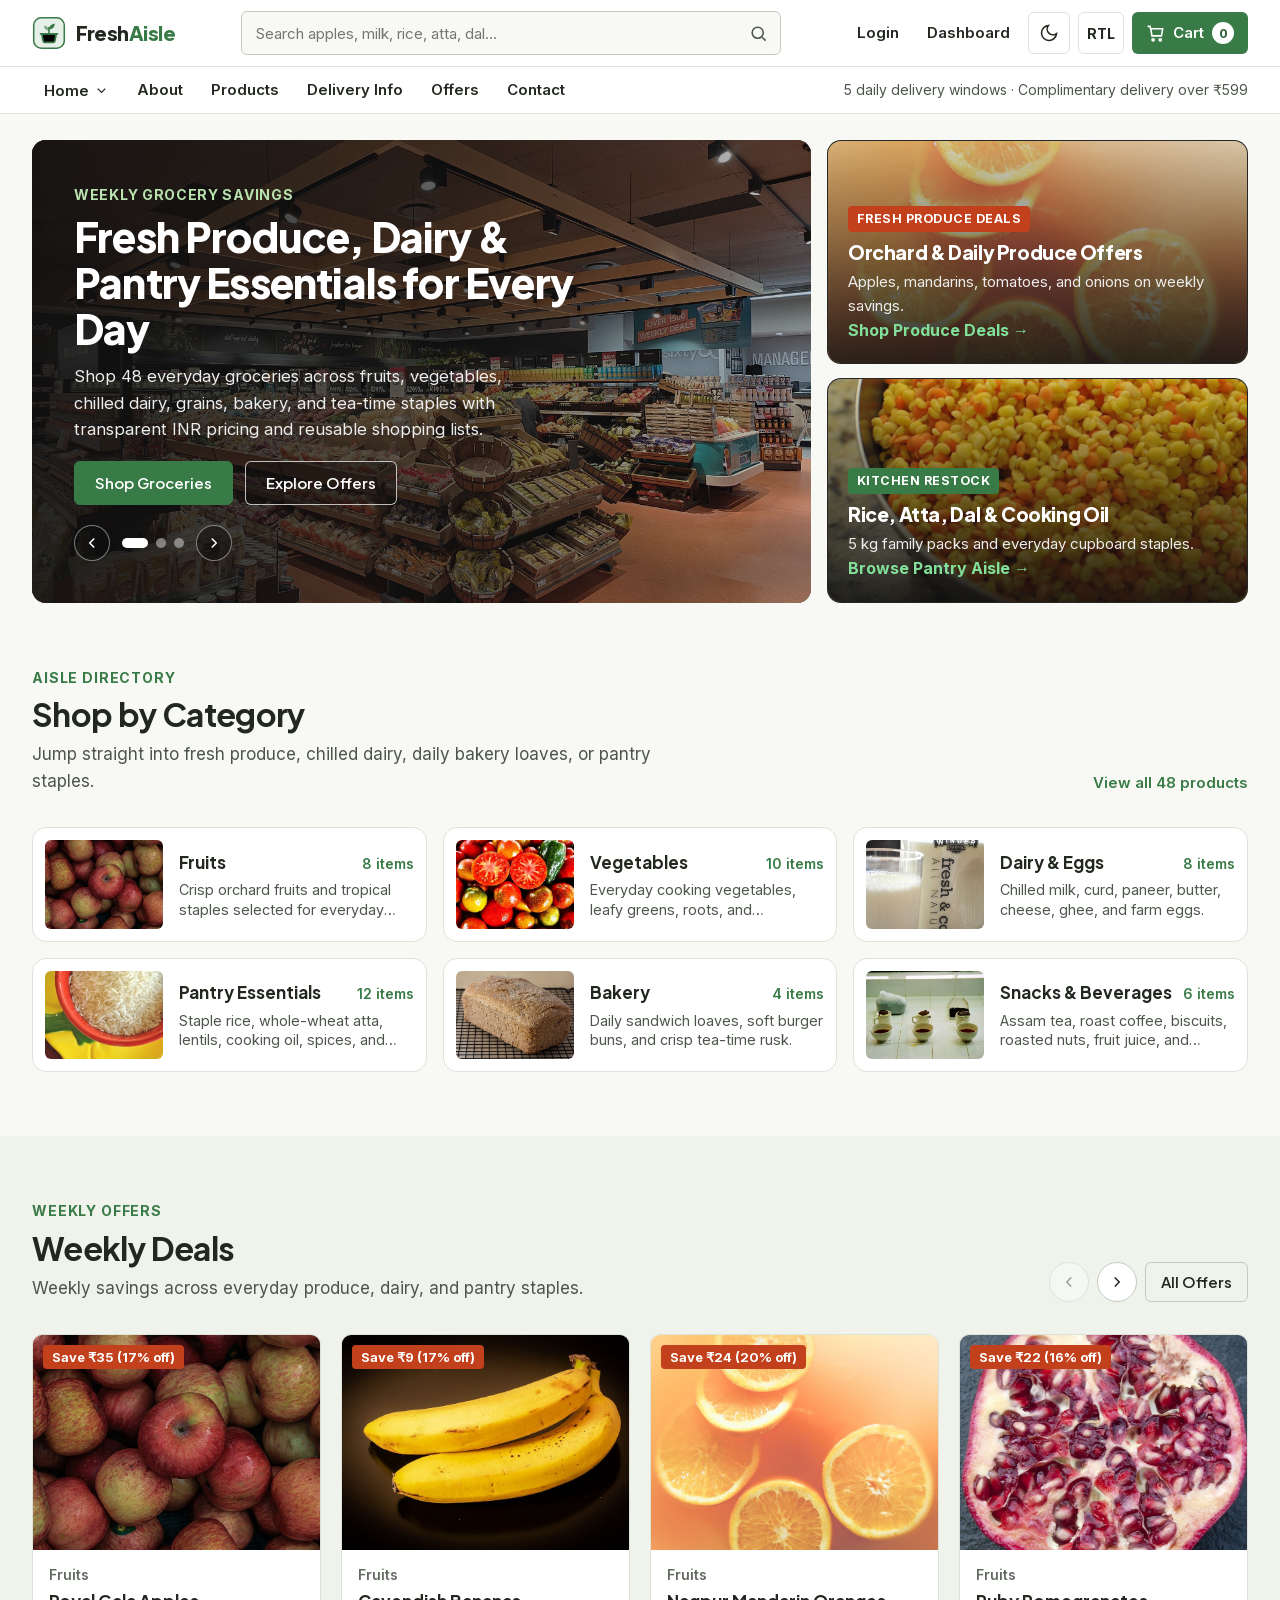
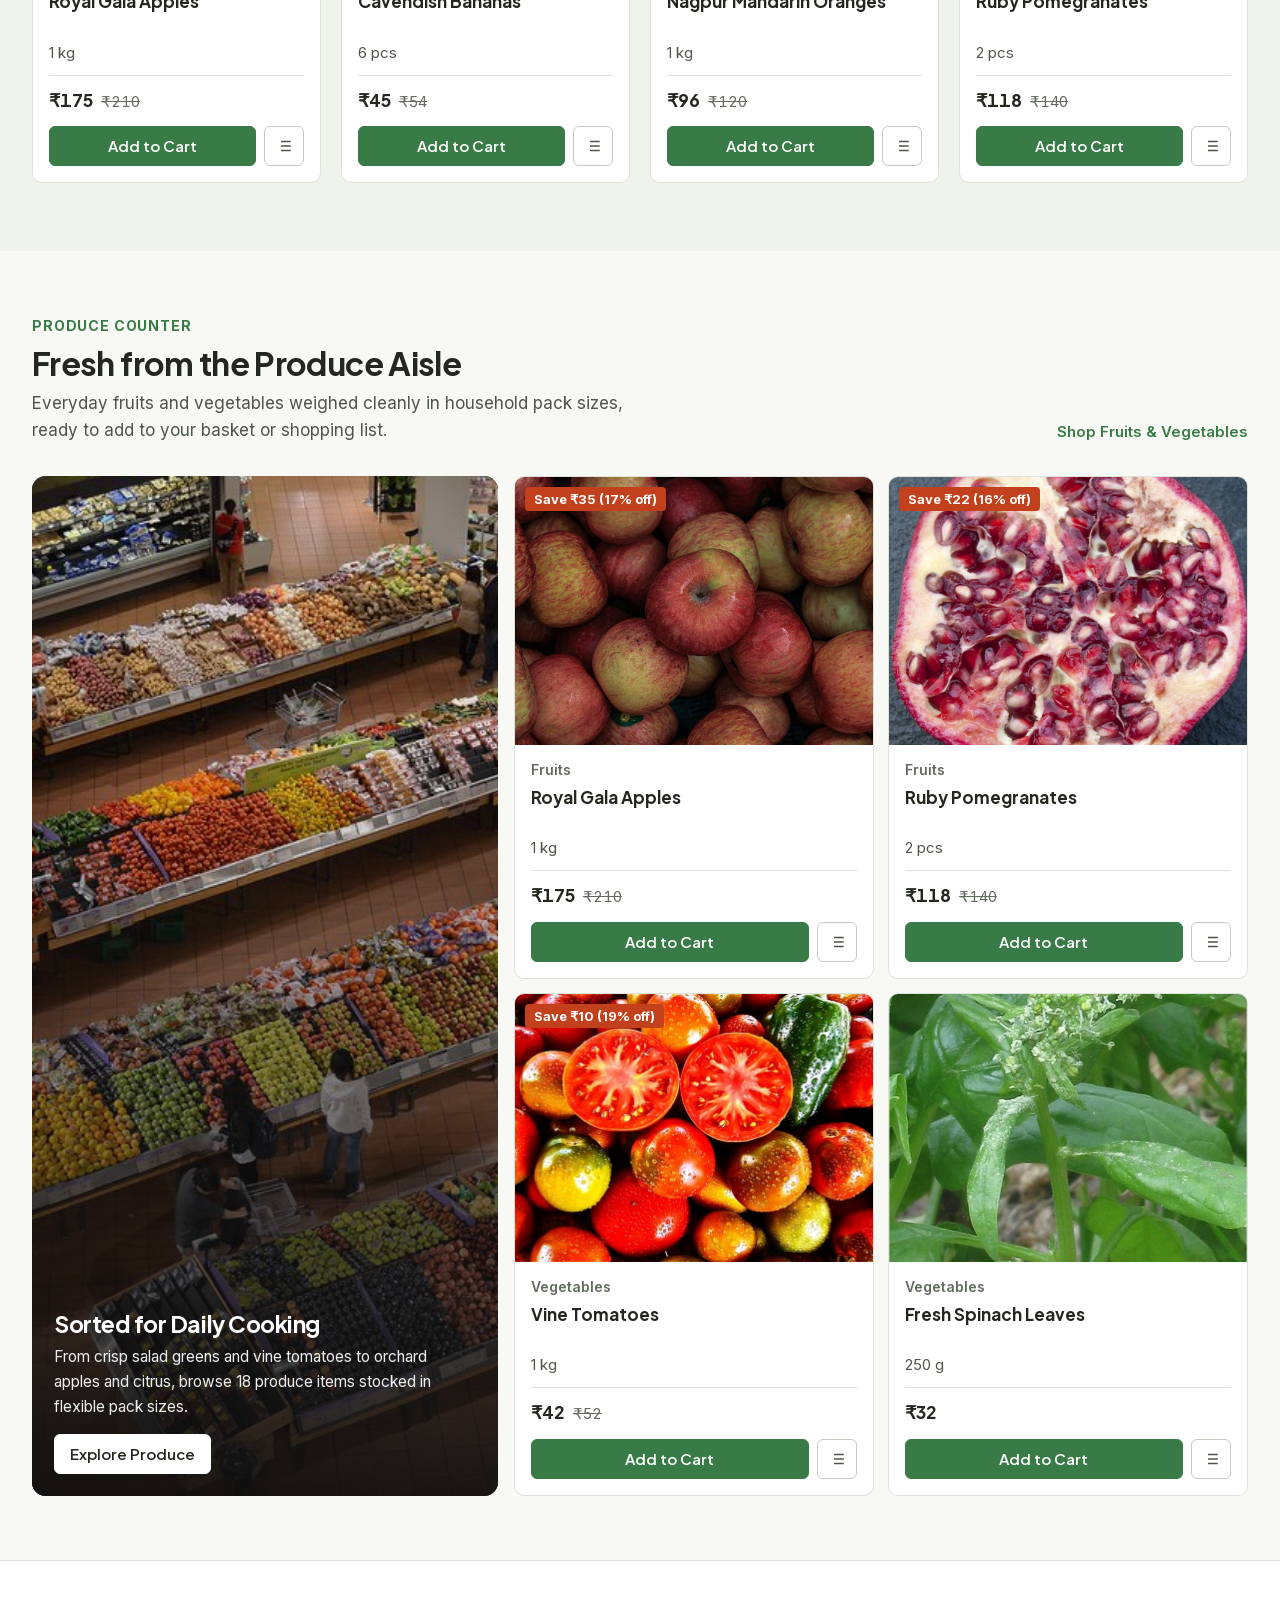
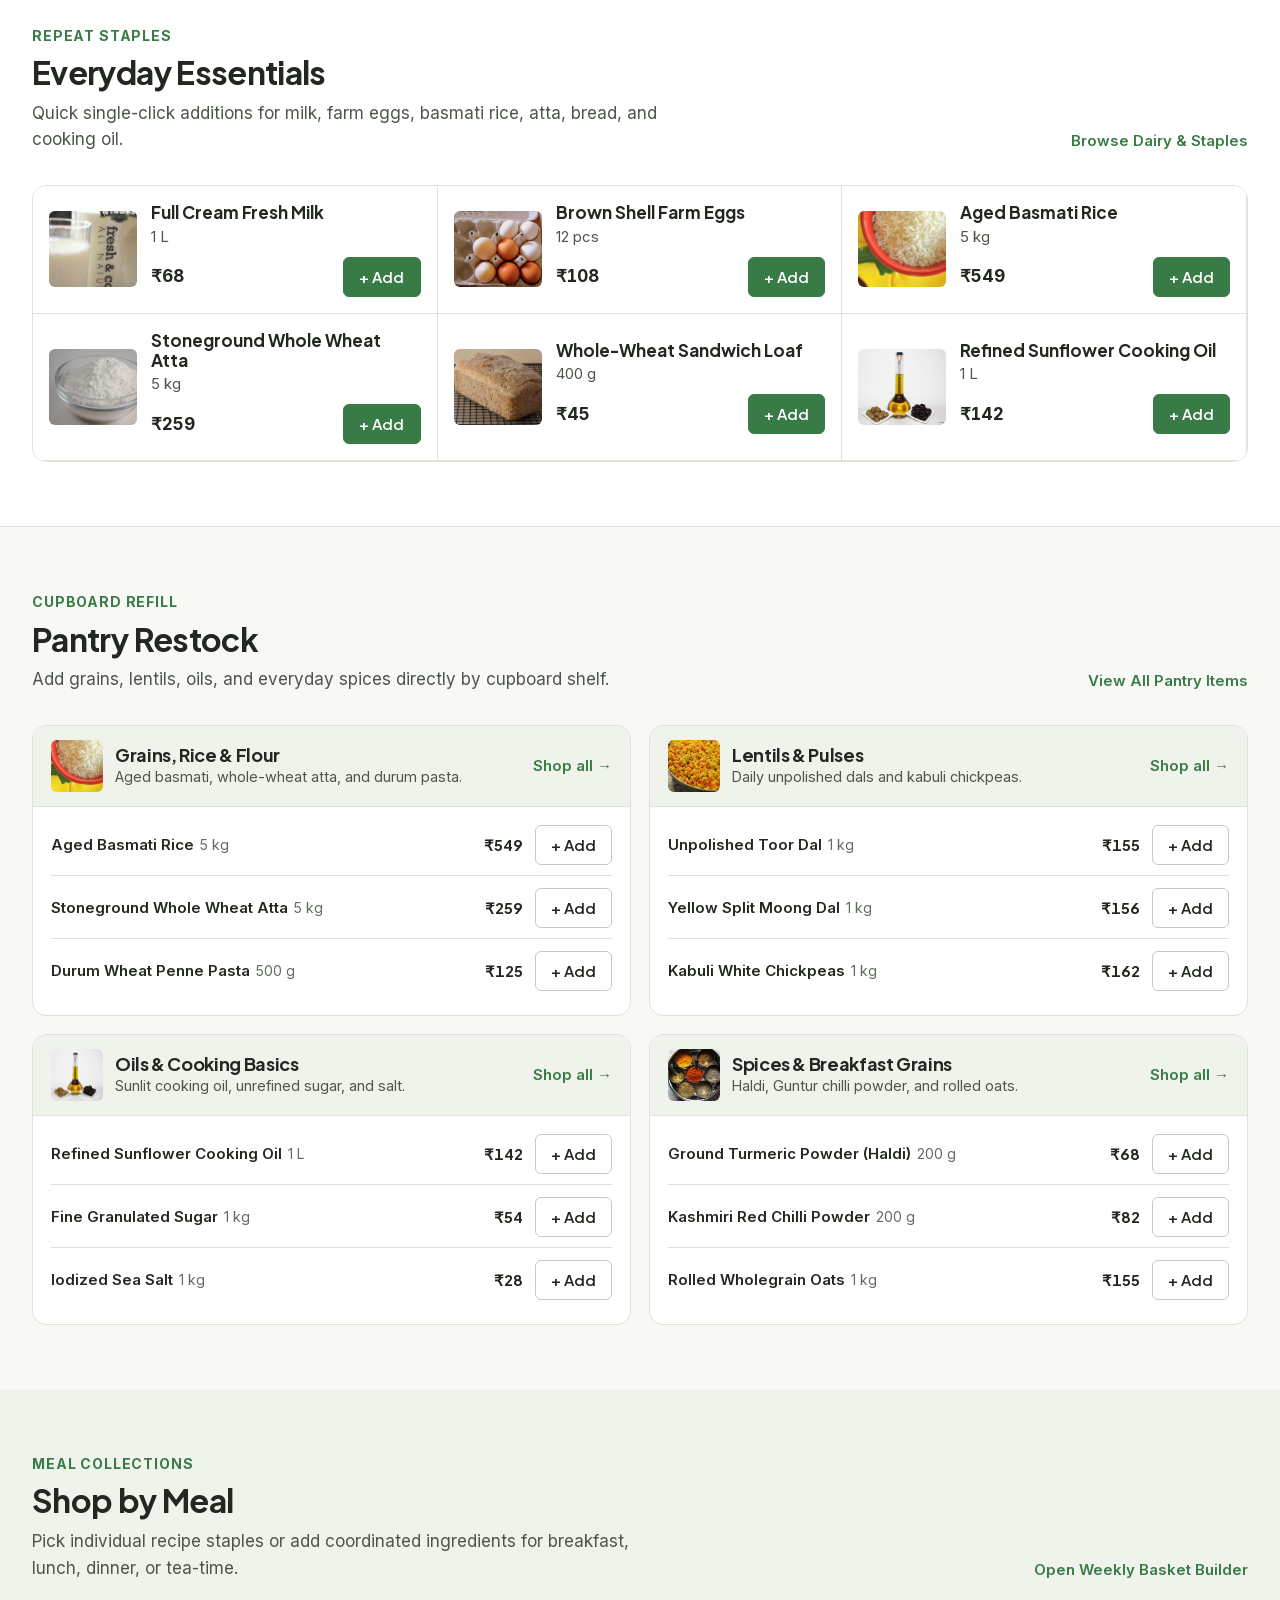
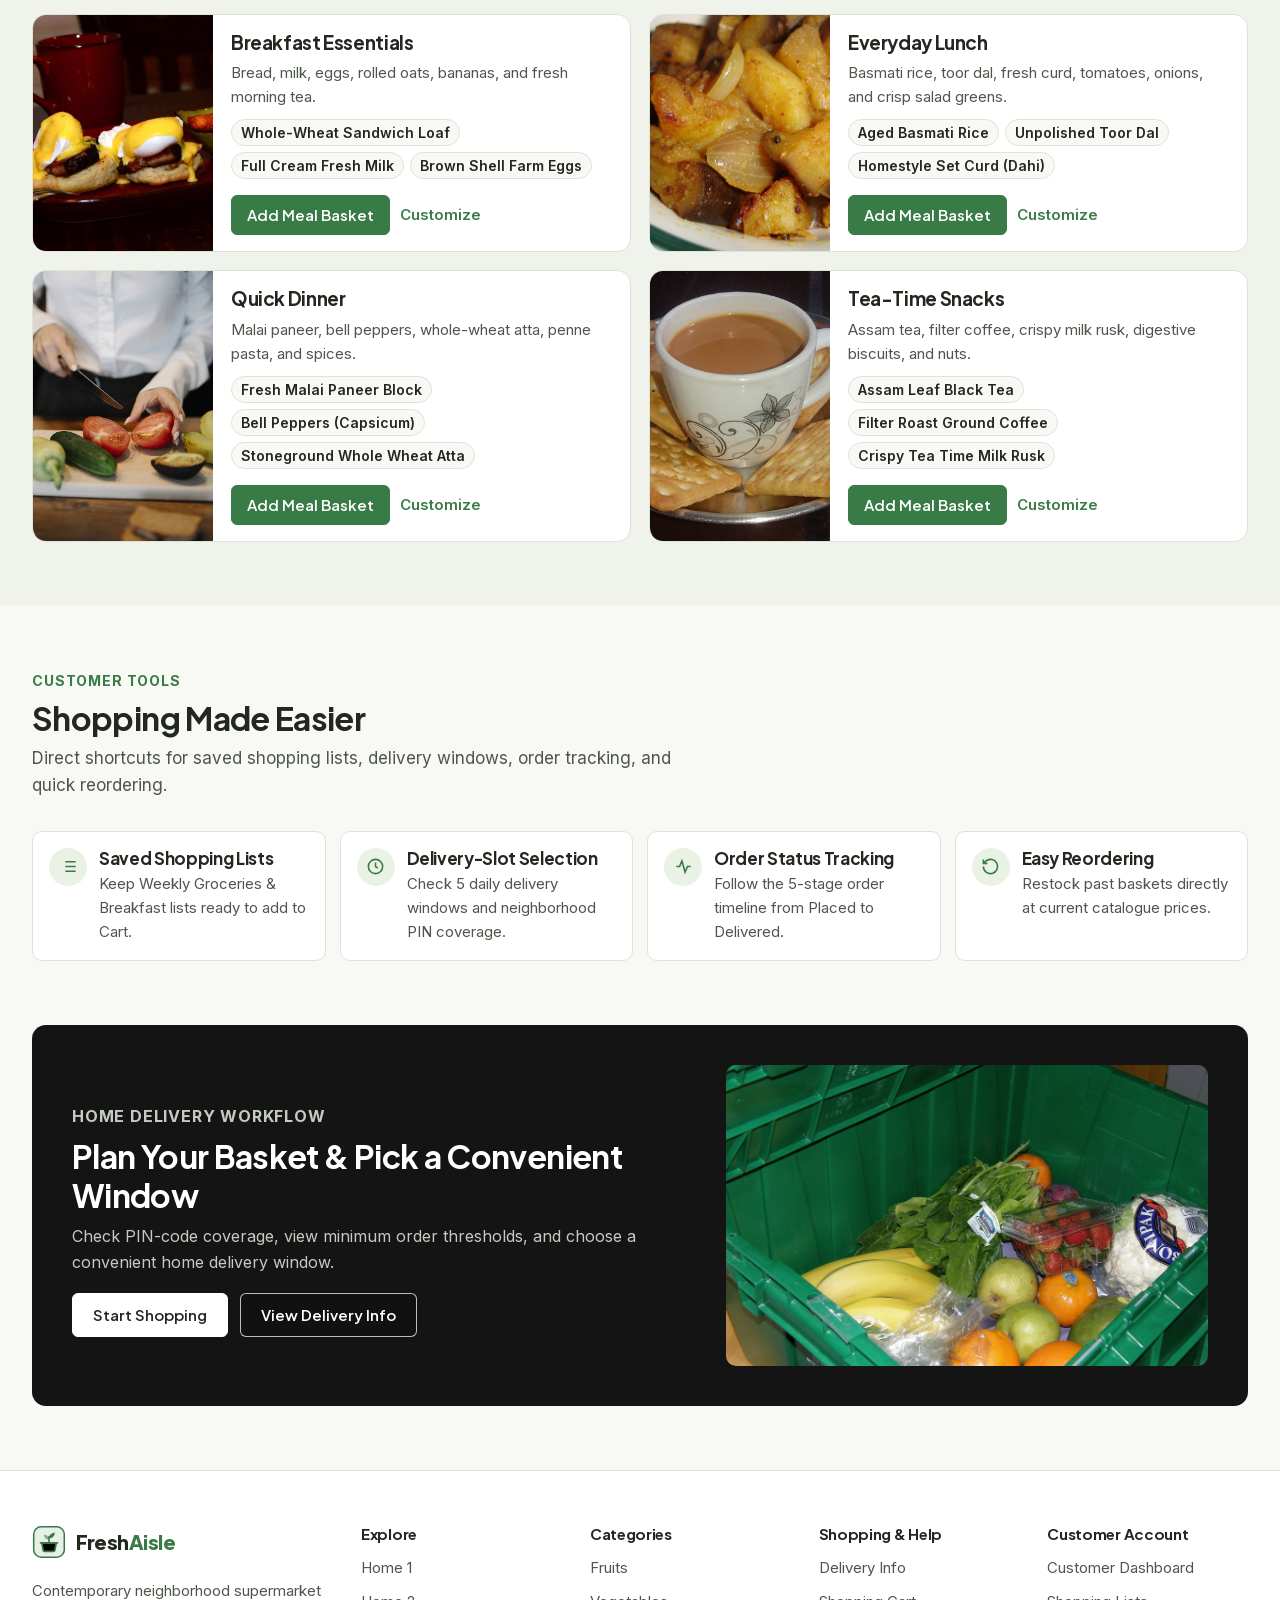
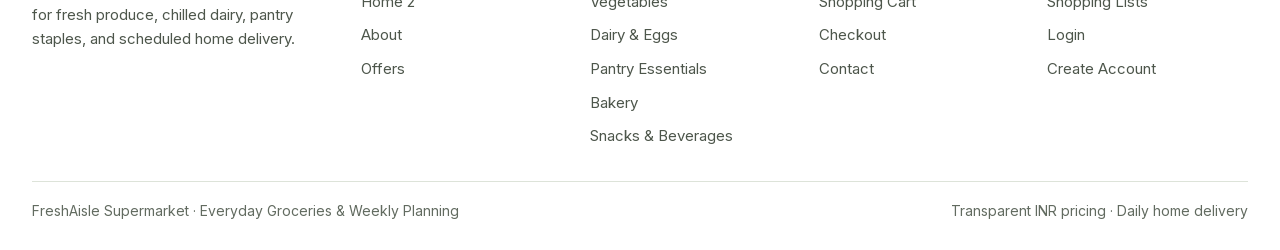
==== commit 085077e5: "Refine Home 1 hero/category/pantry, Home 2 planner, dark mode, and retail copy" ====
--- a/index.html
+++ b/index.html
@@ -6,11 +6,11 @@
   <meta name="site-root" content="." />
   <title>FreshAisle — Everyday Supermarket &amp; Daily Grocery Store</title>
   <meta name="description" content="FreshAisle is a contemporary neighborhood supermarket for fresh fruits, vegetables, dairy, pantry essentials, weekly offers, and planned home delivery." />
-  <link rel="icon" href="./assets/icons/favicon.svg?v=20261126b" type="image/svg+xml" />
-  <link rel="stylesheet" href="./assets/css/fonts.css?v=20261126b" />
-  <link rel="stylesheet" href="./assets/css/style.css?v=20261126b" />
-  <link rel="stylesheet" href="./assets/css/dark-mode.css?v=20261126b" />
-  <link rel="stylesheet" href="./assets/css/rtl.css?v=20261126b" />
+  <link rel="icon" href="./assets/icons/favicon.svg?v=20261126c" type="image/svg+xml" />
+  <link rel="stylesheet" href="./assets/css/fonts.css?v=20261126c" />
+  <link rel="stylesheet" href="./assets/css/style.css?v=20261126c" />
+  <link rel="stylesheet" href="./assets/css/dark-mode.css?v=20261126c" />
+  <link rel="stylesheet" href="./assets/css/rtl.css?v=20261126c" />
   <script>
     (function(){try{var t=localStorage.getItem('freshaisle_theme');var d=localStorage.getItem('freshaisle_dir');if(t==='dark'||t==='light')document.documentElement.setAttribute('data-theme',t);if(d==='rtl'||d==='ltr')document.documentElement.setAttribute('dir',d);}catch(e){}})();
   </script>
@@ -26,7 +26,7 @@
             <svg viewBox="0 0 24 24" fill="none" stroke="currentColor" stroke-width="2" aria-hidden="true"><path d="M3 6h18M3 12h18M3 18h18"/></svg>
           </button>
           <a class="brand-mark" href="./index.html" aria-label="FreshAisle Home">
-            <svg class="brand-mark__icon" viewBox="0 0 40 40" aria-hidden="true"><use href="./assets/icons/brand-mark.svg?v=20261126b#freshaisle-mark"></use></svg>
+            <svg class="brand-mark__icon" viewBox="0 0 40 40" aria-hidden="true"><use href="./assets/icons/brand-mark.svg?v=20261126c#freshaisle-mark"></use></svg>
             <span class="brand-mark__text">Fresh<span>Aisle</span></span>
           </a>
         </div>
@@ -89,7 +89,7 @@
             <li><a class="nav-link" href="./pages/contact.html">Contact</a></li>
           </ul>
         </nav>
-        <p class="header-delivery-hint">5 daily delivery windows · Complimentary delivery over ₹599 (illustrative)</p>
+        <p class="header-delivery-hint">5 daily delivery windows · Complimentary delivery over ₹599</p>
       </div>
     </div>
   </header>
@@ -98,7 +98,7 @@
   <aside class="mobile-drawer" id="mobileDrawer" aria-label="Mobile Navigation" aria-hidden="true">
     <div class="mobile-drawer__head">
       <a class="brand-mark" href="./index.html">
-        <svg class="brand-mark__icon" viewBox="0 0 40 40" aria-hidden="true"><use href="./assets/icons/brand-mark.svg?v=20261126b#freshaisle-mark"></use></svg>
+        <svg class="brand-mark__icon" viewBox="0 0 40 40" aria-hidden="true"><use href="./assets/icons/brand-mark.svg?v=20261126c#freshaisle-mark"></use></svg>
         <span class="brand-mark__text">Fresh<span>Aisle</span></span>
       </a>
       <button type="button" class="mobile-drawer__close" id="mobileMenuClose" aria-label="Close navigation menu">
@@ -185,23 +185,25 @@
           </div>
 
           <div class="hero-promo-stack" id="home1HeroPromoStack">
-            <a class="promo-tile" href="./pages/offers.html?category=fruits">
-              <div>
-                <span class="promo-tile__kicker">Fresh Produce Deals</span>
-                <h2 class="promo-tile__title">Orchard &amp; Daily Produce Offers</h2>
-                <p class="promo-tile__copy">Apples, mandarins, tomatoes, and onions on weekly savings.</p>
-                <span class="promo-tile__cta">Shop Produce Deals &rarr;</span>
-              </div>
-              <img class="promo-tile__img" src="./assets/images/fruits/oranges.jpg" alt="Fresh Nagpur mandarin oranges" width="112" height="112" />
+            <a class="promo-card-photo" href="./pages/offers.html?category=fruits">
+              <img src="./assets/images/fruits/oranges.jpg" alt="Fresh Nagpur mandarin oranges" width="600" height="400" />
+              <div class="promo-card-photo__scrim" aria-hidden="true"></div>
+              <div class="promo-card-photo__body">
+                <span class="promo-card-photo__badge">Fresh Produce Deals</span>
+                <h2 class="promo-card-photo__title">Orchard &amp; Daily Produce Offers</h2>
+                <p class="promo-card-photo__meta">Apples, mandarins, tomatoes, and onions on weekly savings.</p>
+                <span class="promo-card-photo__cta">Shop Produce Deals &rarr;</span>
+              </div>
             </a>
-            <a class="promo-tile" href="./pages/products.html?category=pantry">
-              <div>
-                <span class="promo-tile__kicker">Kitchen Restock</span>
-                <h2 class="promo-tile__title">Rice, Atta, Dal &amp; Cooking Oil</h2>
-                <p class="promo-tile__copy">5 kg family packs and everyday cupboard staples.</p>
-                <span class="promo-tile__cta">Browse Pantry Aisle &rarr;</span>
-              </div>
-              <img class="promo-tile__img" src="./assets/images/pantry/toor-dal.jpg" alt="Unpolished yellow split lentils" width="112" height="112" />
+            <a class="promo-card-photo" href="./pages/products.html?category=pantry">
+              <img src="./assets/images/pantry/toor-dal.jpg" alt="Unpolished yellow split lentils" width="600" height="400" />
+              <div class="promo-card-photo__scrim" aria-hidden="true"></div>
+              <div class="promo-card-photo__body">
+                <span class="promo-card-photo__badge promo-card-photo__badge--green">Kitchen Restock</span>
+                <h2 class="promo-card-photo__title">Rice, Atta, Dal &amp; Cooking Oil</h2>
+                <p class="promo-card-photo__meta">5 kg family packs and everyday cupboard staples.</p>
+                <span class="promo-card-photo__cta">Browse Pantry Aisle &rarr;</span>
+              </div>
             </a>
           </div>
         </div>
@@ -230,7 +232,7 @@
           <div class="section-head__copy">
             <p class="section-kicker">Weekly Offers</p>
             <h2 class="section-title">Weekly Deals</h2>
-            <p class="section-lead">Illustrative weekly price drops calculated directly from our regular catalogue prices.</p>
+            <p class="section-lead">Weekly savings across everyday produce, dairy, and pantry staples.</p>
           </div>
           <div class="carousel-nav">
             <button type="button" class="carousel-btn" data-carousel-prev aria-label="Scroll weekly deals left">
@@ -339,7 +341,7 @@
             <div class="tool-card__icon"><svg viewBox="0 0 24 24" fill="none" stroke="currentColor" stroke-width="2" aria-hidden="true"><circle cx="12" cy="12" r="9"/><path d="M12 7v5l3 2"/></svg></div>
             <div>
               <h3>Delivery-Slot Selection</h3>
-              <p>Check 5 daily delivery windows and illustrative PIN coverage.</p>
+              <p>Check 5 daily delivery windows and neighborhood PIN coverage.</p>
             </div>
           </a>
           <a class="tool-strip-item" href="./pages/dashboard.html#track">
@@ -367,7 +369,7 @@
           <div>
             <p class="hero-eyebrow">Home Delivery Workflow</p>
             <h2>Plan Your Basket &amp; Pick a Convenient Window</h2>
-            <p>Check illustrative PIN-code coverage, view minimum order thresholds, and place a demonstration home delivery order saved locally in your browser.</p>
+            <p>Check PIN-code coverage, view minimum order thresholds, and choose a convenient home delivery window.</p>
             <div class="hero-actions">
               <a class="btn btn--light" href="./pages/products.html">Start Shopping</a>
               <a class="btn btn--light-outline" href="./pages/delivery.html">View Delivery Info</a>
@@ -386,10 +388,10 @@
       <div class="footer-grid">
         <div>
           <a class="brand-mark" href="./index.html">
-            <svg class="brand-mark__icon" viewBox="0 0 40 40" aria-hidden="true"><use href="./assets/icons/brand-mark.svg?v=20261126b#freshaisle-mark"></use></svg>
+            <svg class="brand-mark__icon" viewBox="0 0 40 40" aria-hidden="true"><use href="./assets/icons/brand-mark.svg?v=20261126c#freshaisle-mark"></use></svg>
             <span class="brand-mark__text">Fresh<span>Aisle</span></span>
           </a>
-          <p class="footer-brand-desc">Contemporary neighborhood supermarket storefront with shared frontend cart, shopping lists, demo checkout, and order tracking.</p>
+          <p class="footer-brand-desc">Contemporary neighborhood supermarket for fresh produce, chilled dairy, pantry staples, and scheduled home delivery.</p>
         </div>
         <div>
           <h3 class="footer-col__title">Explore</h3>
@@ -432,7 +434,7 @@
       </div>
       <div class="footer-bottom">
         <span>FreshAisle Supermarket · Everyday Groceries &amp; Weekly Planning</span>
-        <span>Illustrative INR pricing · Demonstration storefront</span>
+        <span>Transparent INR pricing · Daily home delivery</span>
       </div>
     </div>
   </footer>
@@ -441,11 +443,11 @@
     <svg viewBox="0 0 24 24" fill="none" stroke="currentColor" stroke-width="2" aria-hidden="true"><path d="M18 15l-6-6-6 6"/></svg>
   </button>
 
-  <script defer src="./assets/js/site-config.js?v=20261126b"></script>
-  <script defer src="./assets/js/products-data.js?v=20261126b"></script>
-  <script defer src="./assets/js/offers-data.js?v=20261126b"></script>
-  <script defer src="./assets/js/store.js?v=20261126b"></script>
-  <script defer src="./assets/js/main.js?v=20261126b"></script>
-  <script defer src="./assets/js/pages.js?v=20261126b"></script>
+  <script defer src="./assets/js/site-config.js?v=20261126c"></script>
+  <script defer src="./assets/js/products-data.js?v=20261126c"></script>
+  <script defer src="./assets/js/offers-data.js?v=20261126c"></script>
+  <script defer src="./assets/js/store.js?v=20261126c"></script>
+  <script defer src="./assets/js/main.js?v=20261126c"></script>
+  <script defer src="./assets/js/pages.js?v=20261126c"></script>
 </body>
 </html>
--- a/assets/css/style.css
+++ b/assets/css/style.css
@@ -949,11 +949,11 @@
   background: #FFFFFF;
 }
 
-/* Complementary Retail Promo Stack beside Hero */
+/* Complementary Photographic Retail Promo Cards beside Hero */
 .hero-promo-stack {
   display: grid;
   grid-template-rows: repeat(2, minmax(0, 1fr));
-  gap: 16px;
+  gap: 14px;
 }
 
 @media (max-width: 1024px) {
@@ -969,92 +969,127 @@
   }
 }
 
-.promo-tile {
-  display: grid;
-  grid-template-columns: minmax(0, 1fr) 112px;
-  gap: 14px;
-  align-items: center;
-  padding: 18px;
+.promo-card-photo {
+  position: relative;
+  border-radius: var(--radius-md);
+  overflow: hidden;
+  min-height: 186px;
+  background-color: #141414;
+  display: flex;
+  align-items: flex-end;
+  padding: 20px;
+  color: #FFFFFF;
+  border: 1px solid rgba(255, 255, 255, 0.08);
+  transition: transform var(--t-fast) var(--ease-out), box-shadow var(--t-fast);
+}
+
+.promo-card-photo:hover {
+  transform: translateY(-2px);
+  box-shadow: var(--shadow-md);
+}
+
+.promo-card-photo img {
+  position: absolute;
+  inset: 0;
+  width: 100%;
+  height: 100%;
+  object-fit: cover;
+  transition: transform 360ms var(--ease-out);
+}
+
+.promo-card-photo:hover img {
+  transform: scale(1.04);
+}
+
+.promo-card-photo__scrim {
+  position: absolute;
+  inset: 0;
+  background: linear-gradient(180deg, rgba(16, 16, 16, 0.16) 0%, rgba(16, 16, 16, 0.88) 100%);
+}
+
+.promo-card-photo__body {
+  position: relative;
+  z-index: 2;
+  width: 100%;
+}
+
+.promo-card-photo__badge {
+  display: inline-block;
+  padding: 3px 9px;
+  border-radius: 4px;
+  background-color: var(--promo);
+  color: #FFFFFF;
+  font-size: 0.78rem;
+  font-weight: 700;
+  letter-spacing: 0.04em;
+  text-transform: uppercase;
+  margin-bottom: 8px;
+}
+
+.promo-card-photo__badge--green {
+  background-color: var(--accent);
+  color: #FFFFFF;
+}
+
+html[data-theme="dark"] .promo-card-photo__badge--green {
+  background-color: #36B258;
+  color: #0B120D;
+}
+
+.promo-card-photo__title {
+  color: #FFFFFF;
+  font-size: 1.2rem;
+  font-weight: 800;
+  line-height: 1.25;
+}
+
+.promo-card-photo__meta {
+  margin-top: 6px;
+  display: flex;
+  align-items: center;
+  justify-content: space-between;
+  gap: 8px;
+  font-size: 0.9375rem;
+  color: #EDEDED;
+}
+
+.promo-card-photo__cta {
+  font-weight: 700;
+  color: #82E09A;
+  white-space: nowrap;
+}
+
+/* ==========================================================================
+   Home 1 — Shop by Category (3x2 Supermarket Department Aisles)
+   ========================================================================== */
+.category-grid {
+  display: grid;
+  grid-template-columns: repeat(3, minmax(0, 1fr));
+  gap: 16px;
+}
+
+@media (max-width: 980px) {
+  .category-grid {
+    grid-template-columns: repeat(2, minmax(0, 1fr));
+  }
+}
+
+@media (max-width: 560px) {
+  .category-grid {
+    grid-template-columns: minmax(0, 1fr);
+    gap: 12px;
+  }
+}
+
+.category-tile {
+  display: grid;
+  grid-template-columns: 118px minmax(0, 1fr);
+  gap: 16px;
+  align-items: center;
+  padding: 12px;
   background-color: var(--bg-surface);
   border: 1px solid var(--border-subtle);
   border-radius: var(--radius-md);
-  transition: border-color var(--t-fast), box-shadow var(--t-fast);
-}
-
-.promo-tile:hover {
-  border-color: var(--accent);
-  box-shadow: var(--shadow-sm);
-}
-
-.promo-tile__kicker {
-  display: inline-block;
-  font-size: 0.8125rem;
-  font-weight: 700;
-  text-transform: uppercase;
-  letter-spacing: 0.04em;
-  color: var(--promo);
-  margin-bottom: 4px;
-}
-
-.promo-tile__title {
-  font-size: 1.15rem;
-  font-weight: 800;
-  line-height: 1.25;
-}
-
-.promo-tile__copy {
-  margin-top: 6px;
-  font-size: 0.9375rem;
-  color: var(--text-secondary);
-}
-
-.promo-tile__cta {
-  margin-top: 10px;
-  display: inline-flex;
-  align-items: center;
-  gap: 4px;
-  font-size: 0.9375rem;
-  font-weight: 700;
-  color: var(--accent);
-}
-
-.promo-tile__img {
-  width: 112px;
-  height: 112px;
-  border-radius: var(--radius-sm);
-  object-fit: cover;
-  background-color: var(--bg-surface-muted);
-}
-
-/* ==========================================================================
-   Category Tiles (Compact 6-up Desktop, 3-up Tablet, 2-up Mobile)
-   ========================================================================== */
-.category-grid {
-  display: grid;
-  grid-template-columns: repeat(6, minmax(0, 1fr));
-  gap: 16px;
-}
-
-@media (max-width: 1120px) {
-  .category-grid {
-    grid-template-columns: repeat(3, minmax(0, 1fr));
-  }
-}
-
-@media (max-width: 560px) {
-  .category-grid {
-    grid-template-columns: repeat(2, minmax(0, 1fr));
-    gap: 12px;
-  }
-}
-
-.category-tile {
-  display: flex;
-  flex-direction: column;
-  background-color: var(--bg-surface);
-  border: 1px solid var(--border-subtle);
-  border-radius: var(--radius-sm);
-  overflow: hidden;
   transition: border-color var(--t-fast) var(--ease-out), transform var(--t-fast) var(--ease-out), box-shadow var(--t-fast);
 }
 
@@ -1065,7 +1100,9 @@
 }
 
 .category-tile__media {
+  width: 118px;
   aspect-ratio: 4 / 3;
+  border-radius: var(--radius-xs);
   overflow: hidden;
   background-color: var(--bg-surface-muted);
 }
@@ -1078,28 +1115,45 @@
 }
 
 .category-tile:hover .category-tile__media img {
-  transform: scale(1.04);
+  transform: scale(1.05);
 }
 
 .category-tile__body {
-  padding: 12px 14px;
-  display: flex;
-  align-items: center;
+  display: flex;
+  flex-direction: column;
+  gap: 4px;
+  min-width: 0;
+}
+
+.category-tile__top {
+  display: flex;
+  align-items: baseline;
   justify-content: space-between;
   gap: 8px;
 }
 
 .category-tile__name {
   font-family: var(--font-display);
-  font-size: 1rem;
+  font-size: 1.0625rem;
   font-weight: 700;
   color: var(--text-primary);
 }
 
 .category-tile__count {
   font-size: 0.875rem;
-  color: var(--text-muted);
+  font-weight: 600;
+  color: var(--accent);
   white-space: nowrap;
+}
+
+.category-tile__desc {
+  font-size: 0.9rem;
+  color: var(--text-secondary);
+  line-height: 1.38;
+  display: -webkit-box;
+  -webkit-line-clamp: 2;
+  -webkit-box-orient: vertical;
+  overflow: hidden;
 }
 
 /* ==========================================================================
@@ -1562,20 +1616,14 @@
   font-variant-numeric: tabular-nums;
 }
 
-/* Pantry Cupboard Category Strip */
+/* Pantry Restock — 2x2 Structured Pantry Cupboard Merchandising Boards */
 .pantry-led-grid {
   display: grid;
-  grid-template-columns: repeat(4, minmax(0, 1fr));
-  gap: 16px;
-}
-
-@media (max-width: 1024px) {
-  .pantry-led-grid {
-    grid-template-columns: repeat(2, minmax(0, 1fr));
-  }
-}
-
-@media (max-width: 520px) {
+  grid-template-columns: repeat(2, minmax(0, 1fr));
+  gap: 18px;
+}
+
+@media (max-width: 820px) {
   .pantry-led-grid {
     grid-template-columns: minmax(0, 1fr);
   }
@@ -1584,23 +1632,32 @@
 .pantry-shelf-card {
   background-color: var(--bg-surface);
   border: 1px solid var(--border-subtle);
-  border-top: 3px solid var(--accent);
-  border-radius: var(--radius-sm);
-  padding: 16px;
+  border-radius: var(--radius-md);
+  overflow: hidden;
   display: flex;
   flex-direction: column;
+}
+
+.pantry-shelf-card__head {
+  display: flex;
+  align-items: center;
+  justify-content: space-between;
   gap: 12px;
-}
-
-.pantry-shelf-card__head {
+  padding: 14px 18px;
+  background-color: var(--bg-surface-muted);
+  border-bottom: 1px solid var(--border-subtle);
+}
+
+.pantry-shelf-card__head-left {
   display: flex;
   align-items: center;
   gap: 12px;
+  min-width: 0;
 }
 
 .pantry-shelf-card__thumb {
-  width: 56px;
-  height: 56px;
+  width: 52px;
+  height: 52px;
   border-radius: var(--radius-xs);
   object-fit: cover;
   flex-shrink: 0;
@@ -1610,25 +1667,47 @@
   font-size: 1.125rem;
 }
 
-.pantry-shelf-card p {
+.pantry-shelf-card__desc {
+  font-size: 0.9rem;
+  color: var(--text-secondary);
+}
+
+.pantry-shelf-list {
+  padding: 8px 18px 14px;
+  display: grid;
+  gap: 2px;
+}
+
+.pantry-shelf-item {
+  display: grid;
+  grid-template-columns: minmax(0, 1fr) auto auto;
+  align-items: center;
+  gap: 12px;
+  padding-block: 10px;
+  border-bottom: 1px solid var(--border-subtle);
   font-size: 0.9375rem;
-  color: var(--text-secondary);
-}
-
-.pantry-shelf-list {
-  display: grid;
-  gap: 8px;
-  margin-top: auto;
-  padding-top: 10px;
-  border-top: 1px solid var(--border-subtle);
-}
-
-.pantry-shelf-item {
-  display: flex;
-  align-items: center;
-  justify-content: space-between;
-  gap: 8px;
-  font-size: 0.9375rem;
+}
+
+.pantry-shelf-item:last-child {
+  border-bottom: 0;
+}
+
+.pantry-shelf-item__name {
+  font-weight: 600;
+  color: var(--text-primary);
+}
+
+.pantry-shelf-item__pack {
+  margin-inline-start: 6px;
+  font-size: 0.875rem;
+  color: var(--text-muted);
+}
+
+.pantry-shelf-item__price {
+  font-family: var(--font-display);
+  font-weight: 700;
+  font-variant-numeric: tabular-nums;
+  white-space: nowrap;
 }
 
 /* Shop by Meal — Food-Led Horizontal Merchandising Board */
@@ -1827,45 +1906,127 @@
 }
 
 /* ==========================================================================
-   Home 2 — "Your Week, Sorted" Household Planning Design Language
+   Home 2 — "Your Week, Sorted" Structured Weekly Planner Workspace Masthead
    ========================================================================== */
-.home2-masthead {
+.home2-planner-hero {
   background-color: var(--bg-surface);
   border-bottom: 1px solid var(--border-subtle);
-  padding-block: clamp(24px, 3.5vw, 40px);
-}
-
-.home2-masthead__top {
+  padding-block: clamp(24px, 3.8vw, 44px);
+}
+
+.home2-planner-grid {
+  display: grid;
+  grid-template-columns: minmax(0, 1.15fr) minmax(0, 1fr);
+  gap: clamp(20px, 3.5vw, 36px);
+  align-items: stretch;
+}
+
+@media (max-width: 960px) {
+  .home2-planner-grid {
+    grid-template-columns: minmax(0, 1fr);
+  }
+}
+
+.home2-planner-panel {
+  background-color: var(--bg-page);
+  border: 1px solid var(--border-subtle);
+  border-radius: var(--radius-md);
+  padding: clamp(20px, 3vw, 30px);
+  display: flex;
+  flex-direction: column;
+  justify-content: space-between;
+  gap: 18px;
+}
+
+.home2-planner-panel__title,
+.home2-masthead__title {
+  font-size: clamp(2rem, 3.6vw, 2.85rem);
+  font-weight: 800;
+  line-height: 1.08;
+}
+
+.home2-planner-panel__lead,
+.home2-masthead__lead {
+  margin-top: 10px;
+  font-size: 1.03125rem;
+  color: var(--text-secondary);
+  max-width: 54ch;
+}
+
+.home2-routine-grid {
+  display: grid;
+  grid-template-columns: repeat(2, minmax(0, 1fr));
+  gap: 10px;
+}
+
+@media (max-width: 520px) {
+  .home2-routine-grid {
+    grid-template-columns: minmax(0, 1fr);
+  }
+}
+
+.home2-routine-btn {
+  display: flex;
+  flex-direction: column;
+  align-items: flex-start;
+  gap: 3px;
+  padding: 12px 14px;
+  border-radius: var(--radius-xs);
+  border: 1px solid var(--border-subtle);
+  background-color: var(--bg-surface);
+  color: var(--text-primary);
+  text-align: start;
+  transition: border-color var(--t-fast), background-color var(--t-fast);
+}
+
+.home2-routine-btn:hover {
+  border-color: var(--accent);
+  background-color: var(--accent-soft);
+}
+
+.home2-routine-btn__kicker {
+  font-size: 0.72rem;
+  font-weight: 700;
+  letter-spacing: 0.06em;
+  text-transform: uppercase;
+  color: var(--accent);
+}
+
+.home2-routine-btn__name {
+  font-family: var(--font-display);
+  font-size: 0.96875rem;
+  font-weight: 700;
+  line-height: 1.25;
+  color: var(--text-primary);
+}
+
+.home2-routine-btn__meta,
+.home2-routine-btn small {
+  display: block;
+  font-weight: 500;
+  font-size: 0.8125rem;
+  line-height: 1.35;
+  color: var(--text-secondary);
+}
+
+.home2-planner-actions {
   display: flex;
   flex-wrap: wrap;
-  align-items: flex-end;
-  justify-content: space-between;
-  gap: 16px 28px;
-  margin-bottom: 20px;
-}
-
-.home2-masthead__title {
-  font-size: clamp(2rem, 3.6vw, 2.9rem);
-  font-weight: 800;
-}
-
-.home2-masthead__lead {
-  max-width: 56ch;
-  font-size: 1.0625rem;
-  color: var(--text-secondary);
-}
-
-.home2-masthead__banner {
+  gap: 10px;
+  padding-top: 4px;
+}
+
+.home2-planner-visual {
   position: relative;
   border-radius: var(--radius-md);
   overflow: hidden;
-  min-height: clamp(250px, 28vw, 340px);
+  min-height: 320px;
   background-color: #141414;
   display: flex;
   align-items: flex-end;
 }
 
-.home2-masthead__banner img {
+.home2-planner-visual img {
   position: absolute;
   inset: 0;
   width: 100%;
@@ -1873,62 +2034,54 @@
   object-fit: cover;
 }
 
-.home2-masthead__banner::after {
+.home2-planner-visual::after {
   content: "";
   position: absolute;
   inset: 0;
-  background: linear-gradient(180deg, rgba(16, 16, 16, 0.12) 20%, rgba(16, 16, 16, 0.88) 100%);
-}
-
-.home2-plan-bar {
+  background: linear-gradient(180deg, rgba(16, 16, 16, 0.08) 28%, rgba(16, 16, 16, 0.88) 100%);
+}
+
+.home2-planner-stats {
   position: relative;
   z-index: 2;
   width: 100%;
-  padding: clamp(16px, 2.5vw, 24px);
-  display: grid;
-  grid-template-columns: repeat(4, minmax(0, 1fr));
-  gap: 12px;
-}
-
-@media (max-width: 960px) {
-  .home2-plan-bar {
-    grid-template-columns: repeat(2, minmax(0, 1fr));
-  }
-}
-
-@media (max-width: 520px) {
-  .home2-plan-bar {
+  padding: 18px 20px;
+  display: grid;
+  grid-template-columns: repeat(3, minmax(0, 1fr));
+  gap: 10px;
+  color: #FFFFFF;
+}
+
+@media (max-width: 460px) {
+  .home2-planner-stats {
     grid-template-columns: minmax(0, 1fr);
-  }
-}
-
-.home2-plan-pill {
-  display: flex;
-  align-items: center;
-  justify-content: space-between;
-  gap: 10px;
-  padding: 12px 14px;
-  border-radius: var(--radius-sm);
-  background-color: rgba(255, 255, 255, 0.95);
-  color: #222820;
+    gap: 8px;
+  }
+}
+
+.home2-stat-box {
+  display: flex;
+  flex-direction: column;
+  gap: 2px;
+  padding: 10px 12px;
+  border-radius: var(--radius-xs);
+  background: rgba(16, 16, 16, 0.72);
+  border: 1px solid rgba(255, 255, 255, 0.16);
+}
+
+.home2-stat-box__val,
+.home2-stat-box strong {
+  display: block;
+  font-family: var(--font-display);
+  font-size: 1.0625rem;
   font-weight: 700;
-  font-size: 0.9375rem;
-  transition: transform var(--t-fast), background-color var(--t-fast);
-}
-
-.home2-plan-pill:hover {
-  background-color: #E9F2E5;
-  transform: translateY(-1px);
-}
-
-html[data-theme="dark"] .home2-plan-pill {
-  background-color: rgba(25, 25, 25, 0.94);
-  color: #F4F4F4;
-  border: 1px solid #3C3C3C;
-}
-
-html[data-theme="dark"] .home2-plan-pill:hover {
-  border-color: var(--accent);
+  color: #FFFFFF;
+}
+
+.home2-stat-box__lbl,
+.home2-stat-box span {
+  font-size: 0.8125rem;
+  color: #DADADA;
 }
 
 /* Interactive Weekly Basket Builder (Home 2) */
--- a/assets/css/dark-mode.css
+++ b/assets/css/dark-mode.css
@@ -1,12 +1,12 @@
 /* ==========================================================================
-   FreshAisle — Dark Mode (Pure Neutral Charcoal System, Green Reserved for Accents)
+   FreshAisle — Dark Mode (Neutral Charcoal Surfaces + Fresh Grocery Green Accents)
    ========================================================================== */
 
 html[data-theme="dark"] {
   --bg-page: #101010;
-  --bg-surface: #191919;
+  --bg-surface: #181818;
   --bg-surface-muted: #202020;
-  --bg-elevated: #292929;
+  --bg-elevated: #282828;
   --bg-dark-band: #141414;
 
   --text-primary: #F4F4F4;
@@ -15,21 +15,22 @@
   --text-on-dark: #F4F4F4;
   --text-on-dark-muted: #C4C4C4;
 
-  --accent: #68B876;
-  --accent-hover: #82C98E;
-  --accent-soft: rgba(104, 184, 118, 0.14);
-  --accent-border: rgba(104, 184, 118, 0.42);
+  /* Fresh modern grocery green — accent only, never background tint */
+  --accent: #44C267;
+  --accent-hover: #5AD47C;
+  --accent-soft: rgba(68, 194, 103, 0.14);
+  --accent-border: rgba(68, 194, 103, 0.46);
 
   --promo: #F07E5A;
   --promo-soft: rgba(240, 126, 90, 0.16);
 
-  --border-subtle: #2C2C2C;
-  --border-strong: #3C3C3C;
+  --border-subtle: #2E2E2E;
+  --border-strong: #3E3E3E;
   --header-bg: rgba(16, 16, 16, 0.94);
 
-  --shadow-sm: 0 2px 10px rgba(0, 0, 0, 0.42);
-  --shadow-md: 0 12px 28px rgba(0, 0, 0, 0.54);
-  --shadow-lg: 0 22px 54px rgba(0, 0, 0, 0.72);
+  --shadow-sm: 0 2px 10px rgba(0, 0, 0, 0.45);
+  --shadow-md: 0 12px 28px rgba(0, 0, 0, 0.56);
+  --shadow-lg: 0 22px 54px rgba(0, 0, 0, 0.75);
 }
 
 html[data-theme="dark"] .header-nav-bar,
@@ -37,7 +38,7 @@
 html[data-theme="dark"] .page-hero,
 html[data-theme="dark"] .dash-sidebar,
 html[data-theme="dark"] .dash-mobile-header {
-  background-color: #191919;
+  background-color: #181818;
 }
 
 html[data-theme="dark"] .header-search {
@@ -61,18 +62,18 @@
 }
 
 html[data-theme="dark"] .btn--primary {
-  background-color: #54A663;
-  border-color: #54A663;
-  color: #0D0D0D;
+  background-color: #36B258;
+  border-color: #36B258;
+  color: #0B120D;
 }
 
 html[data-theme="dark"] .btn--primary:hover {
-  background-color: #6CC07B;
-  border-color: #6CC07B;
+  background-color: #49C66B;
+  border-color: #49C66B;
 }
 
 html[data-theme="dark"] .btn--outline {
-  border-color: #3C3C3C;
+  border-color: #3E3E3E;
   color: #F4F4F4;
 }
 
@@ -83,17 +84,17 @@
 }
 
 html[data-theme="dark"] .cart-pill {
-  background-color: #54A663;
-  color: #0D0D0D;
+  background-color: #36B258;
+  color: #0B120D;
 }
 
 html[data-theme="dark"] .cart-pill:hover {
-  background-color: #6CC07B;
+  background-color: #49C66B;
 }
 
 html[data-theme="dark"] .cart-pill__count {
   background-color: #101010;
-  color: #82C98E;
+  color: #5AD47C;
 }
 
 html[data-theme="dark"] .qty-stepper {
@@ -106,8 +107,8 @@
 }
 
 html[data-theme="dark"] .qty-stepper__btn:hover {
-  background-color: var(--accent);
-  color: #101010;
+  background-color: #36B258;
+  color: #0B120D;
 }
 
 html[data-theme="dark"] .product-card__badge {
@@ -124,13 +125,13 @@
 html[data-theme="dark"] .chip-tab.is-active,
 html[data-theme="dark"] .chip-tab[aria-pressed="true"],
 html[data-theme="dark"] .cat-tab.is-active {
-  background-color: #54A663;
-  border-color: #54A663;
-  color: #0D0D0D;
+  background-color: #36B258;
+  border-color: #36B258;
+  color: #0B120D;
 }
 
 html[data-theme="dark"] .v-select-panel {
-  background-color: #292929;
+  background-color: #282828;
   border-color: #3E3E3E;
 }
 
@@ -159,7 +160,7 @@
 
 html[data-theme="dark"] .notice-box {
   background-color: #202020;
-  border-color: #3C3C3C;
+  border-color: #3E3E3E;
 }
 
 html[data-theme="dark"] .form-error {
@@ -178,9 +179,9 @@
 }
 
 html[data-theme="dark"] .fa-toast {
-  background-color: #292929;
-  color: #F4F4F4;
-  border: 1px solid #3C3C3C;
+  background-color: #282828;
+  color: #F4F4F4;
+  border: 1px solid #3E3E3E;
 }
 
 html[data-theme="dark"] .btn--danger-outline {
@@ -188,15 +189,19 @@
   border-color: rgba(252, 165, 165, 0.35);
 }
 
-html[data-theme="dark"] .home2-quick-link,
+html[data-theme="dark"] .home2-routine-btn,
 html[data-theme="dark"] .provider-btn {
   background-color: #202020;
   border-color: #343434;
   color: #F4F4F4;
 }
 
-html[data-theme="dark"] .home2-quick-link:hover,
+html[data-theme="dark"] .home2-routine-btn:hover,
 html[data-theme="dark"] .provider-btn:hover {
   border-color: var(--accent);
   background-color: var(--accent-soft);
 }
+
+html[data-theme="dark"] .hero-eyebrow {
+  color: #5AD47C;
+}
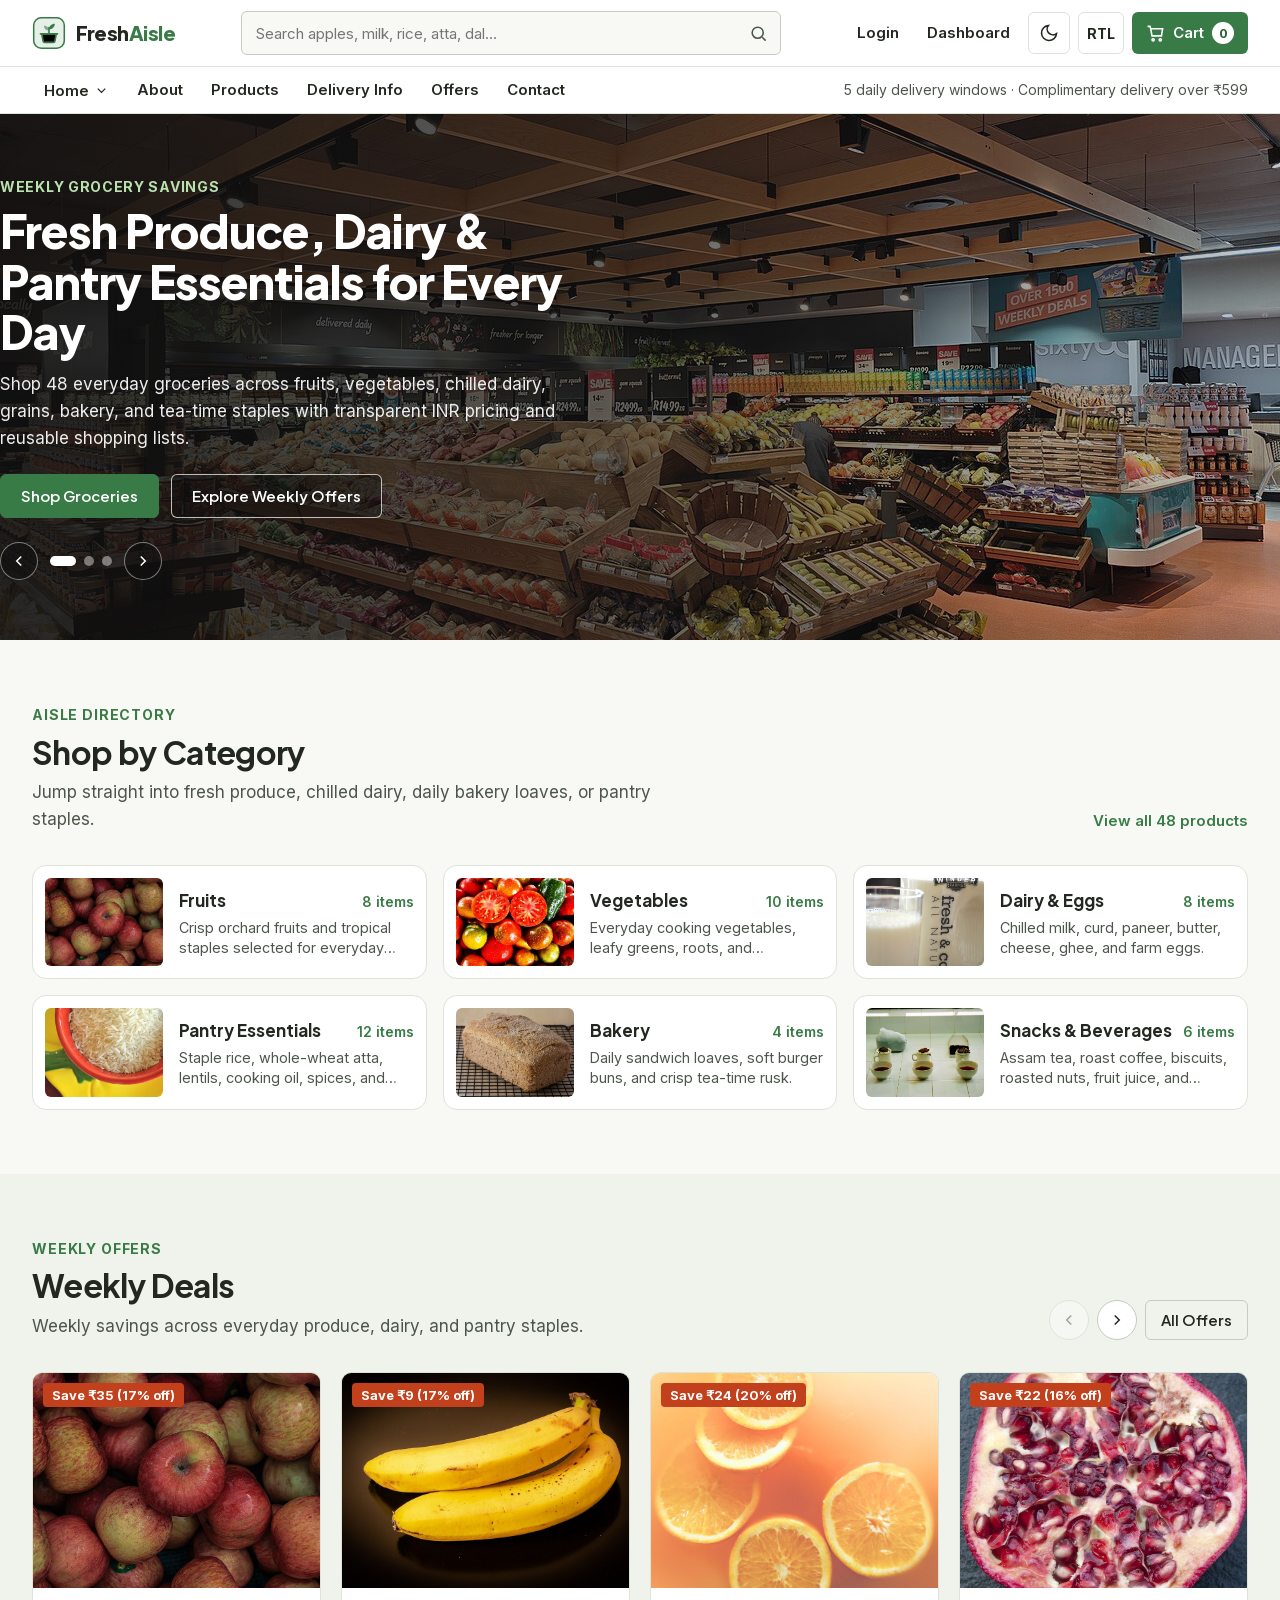
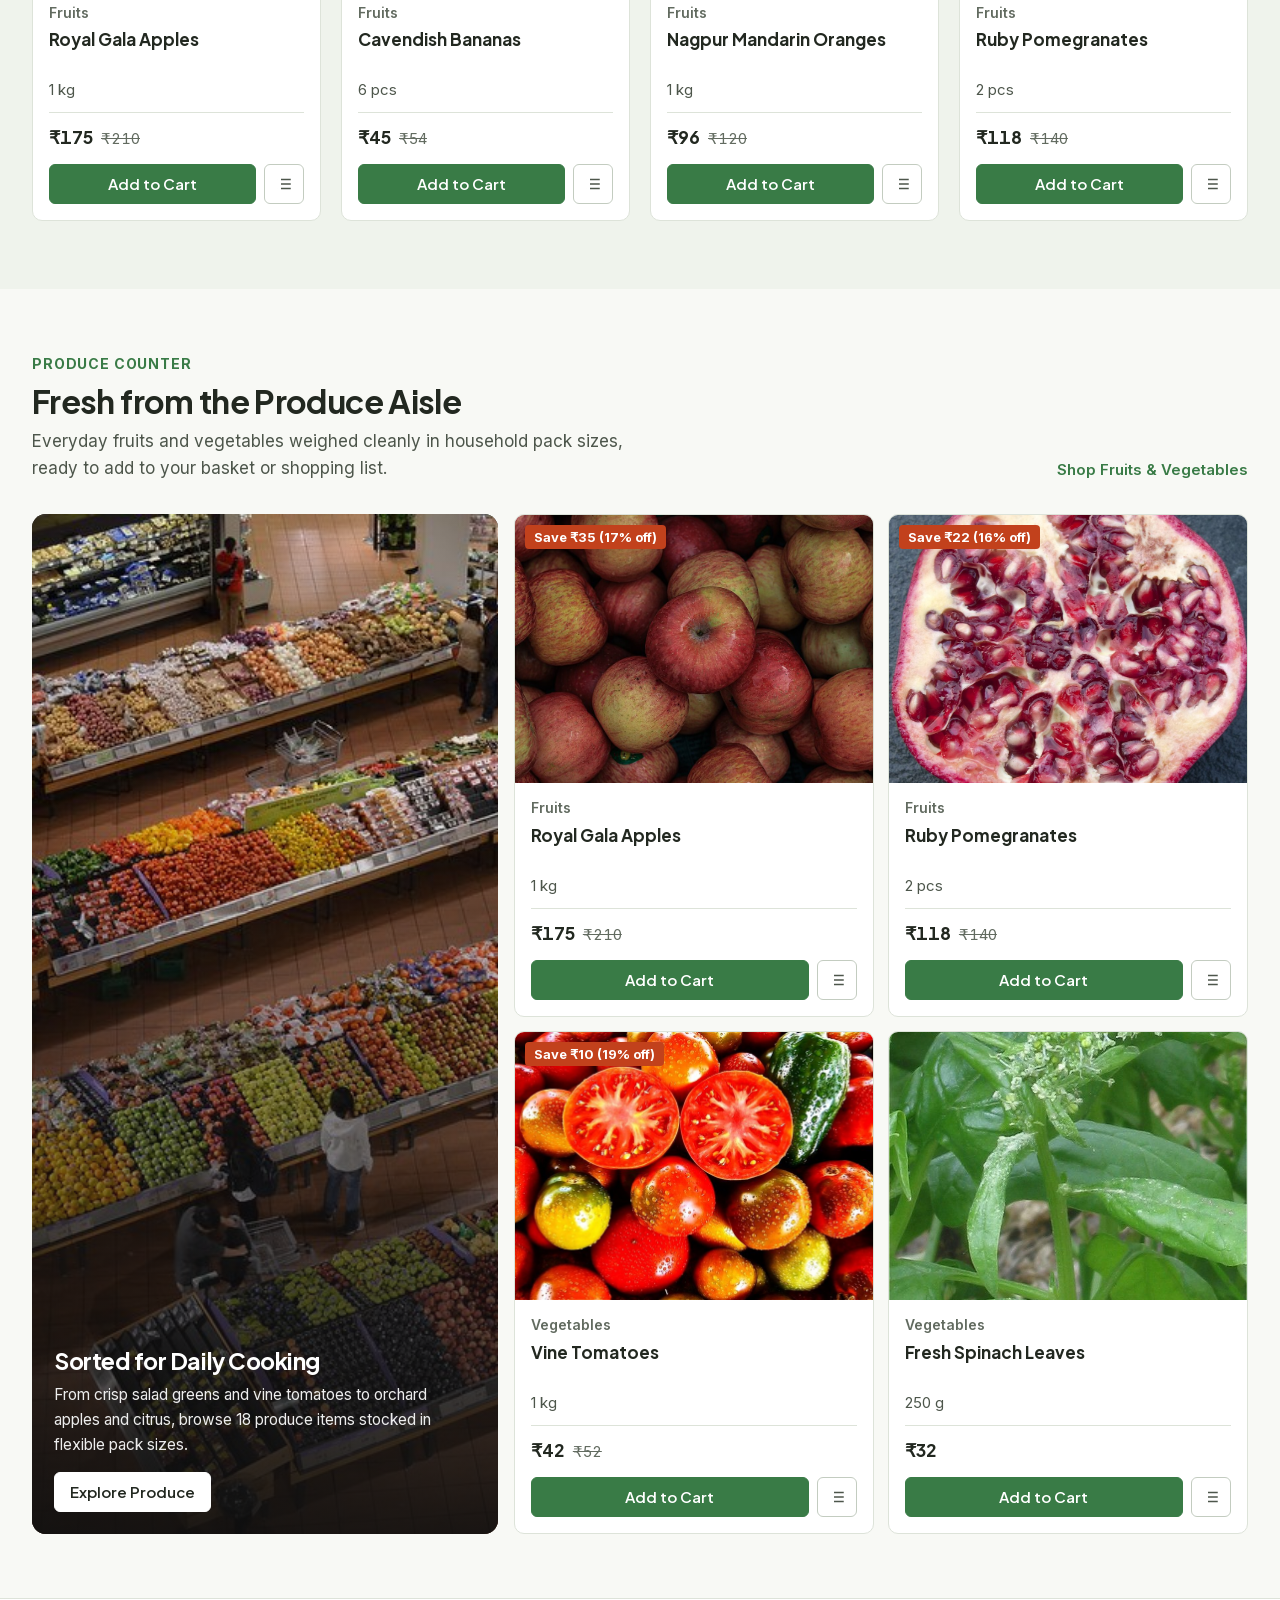
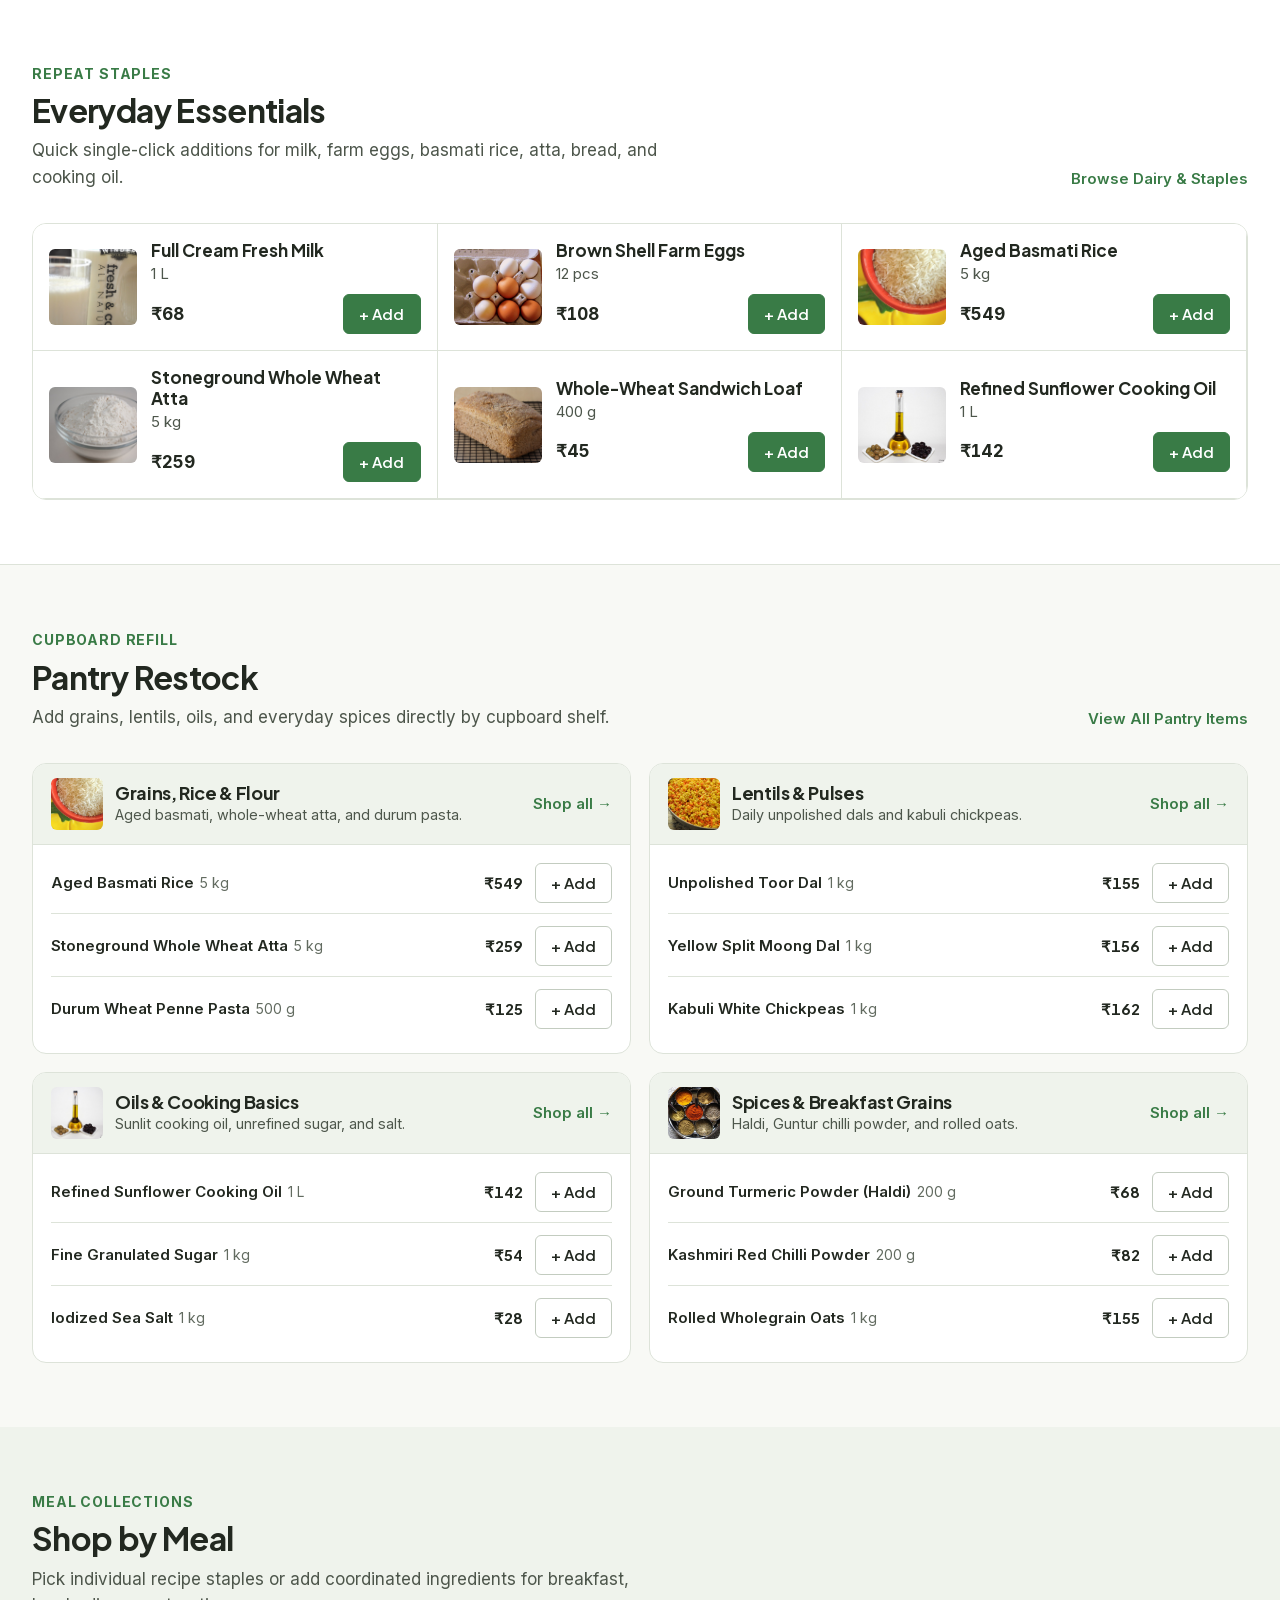
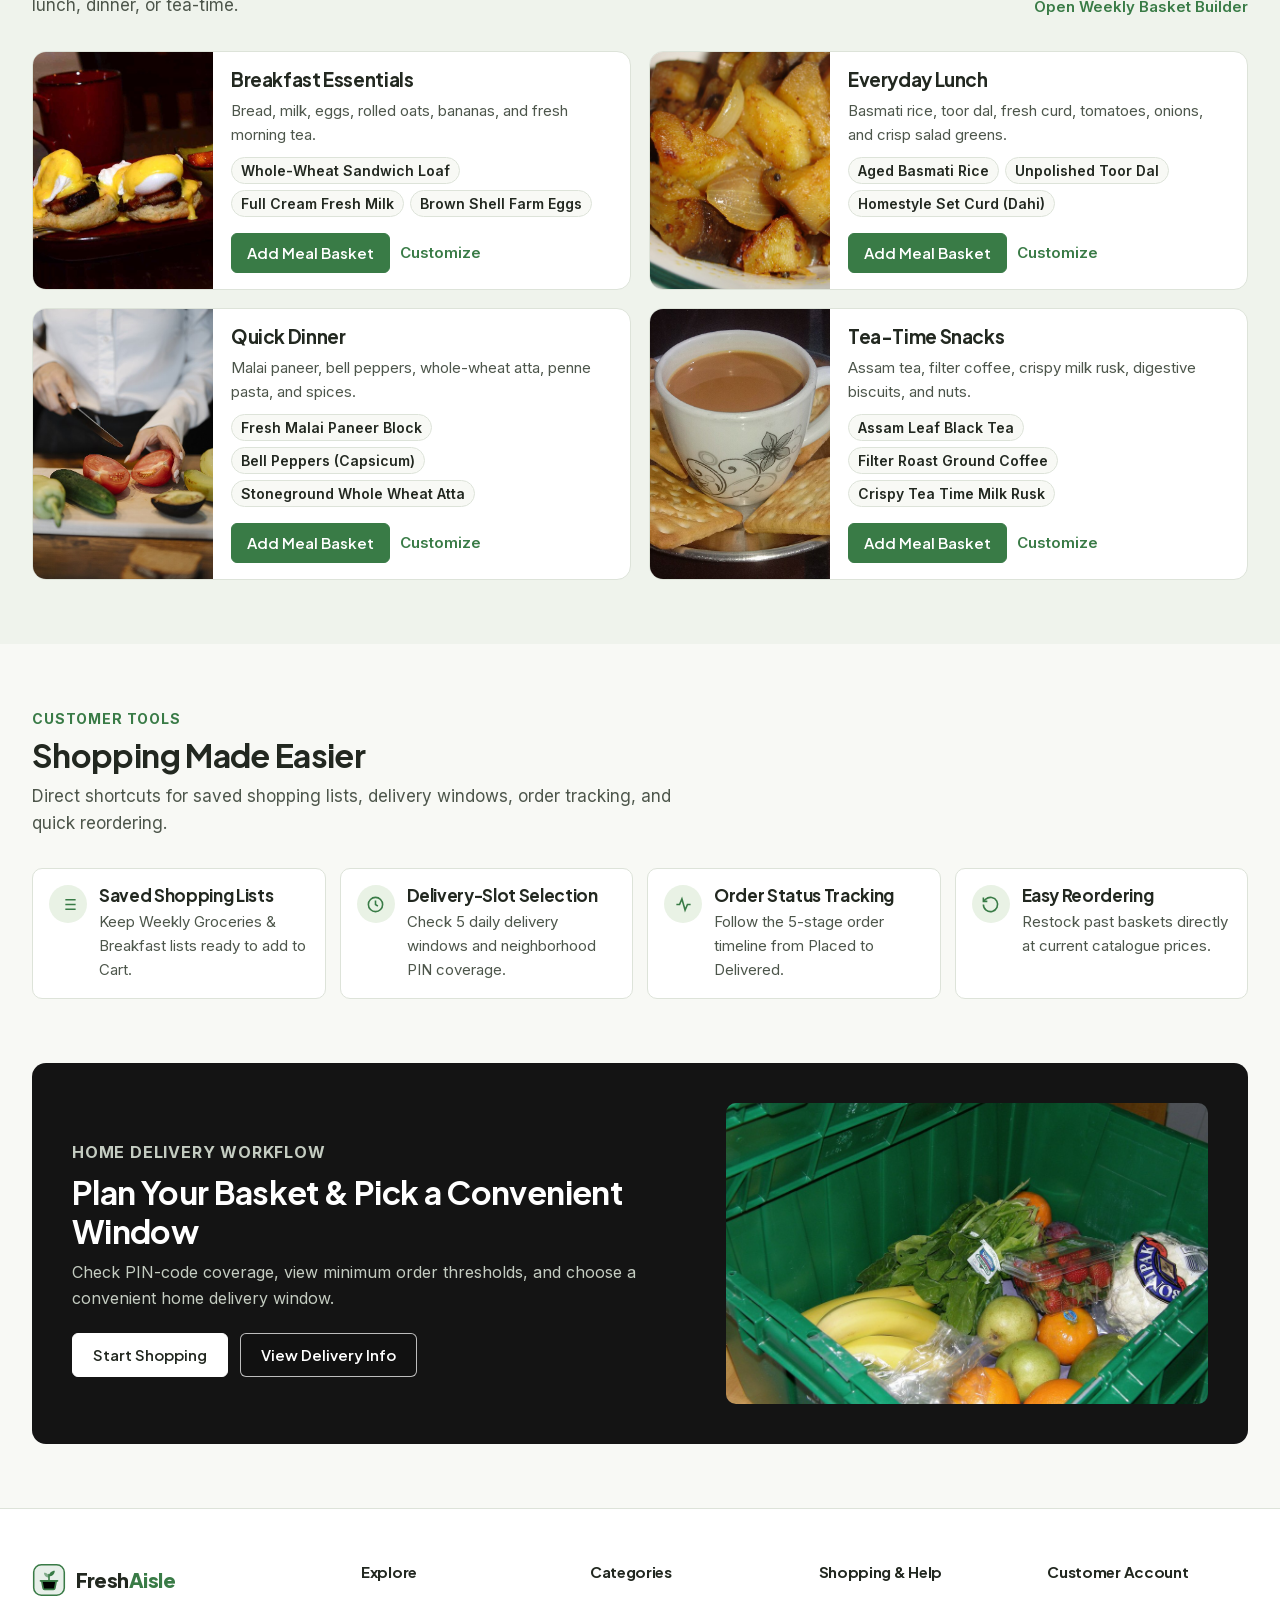
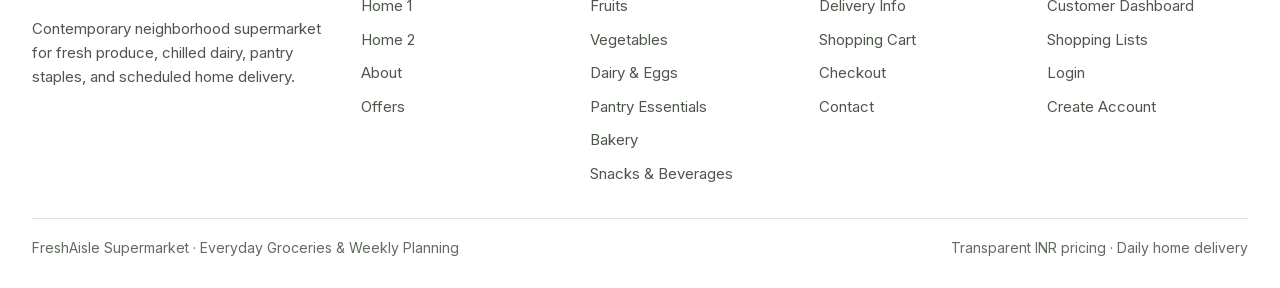
==== commit 2e191ef5: "Redesign Home 1 & Home 2 conventional banners and Home 2 planner ledger" ====
--- a/index.html
+++ b/index.html
@@ -6,11 +6,11 @@
   <meta name="site-root" content="." />
   <title>FreshAisle — Everyday Supermarket &amp; Daily Grocery Store</title>
   <meta name="description" content="FreshAisle is a contemporary neighborhood supermarket for fresh fruits, vegetables, dairy, pantry essentials, weekly offers, and planned home delivery." />
-  <link rel="icon" href="./assets/icons/favicon.svg?v=20261126c" type="image/svg+xml" />
-  <link rel="stylesheet" href="./assets/css/fonts.css?v=20261126c" />
-  <link rel="stylesheet" href="./assets/css/style.css?v=20261126c" />
-  <link rel="stylesheet" href="./assets/css/dark-mode.css?v=20261126c" />
-  <link rel="stylesheet" href="./assets/css/rtl.css?v=20261126c" />
+  <link rel="icon" href="./assets/icons/favicon.svg?v=20261126d" type="image/svg+xml" />
+  <link rel="stylesheet" href="./assets/css/fonts.css?v=20261126d" />
+  <link rel="stylesheet" href="./assets/css/style.css?v=20261126d" />
+  <link rel="stylesheet" href="./assets/css/dark-mode.css?v=20261126d" />
+  <link rel="stylesheet" href="./assets/css/rtl.css?v=20261126d" />
   <script>
     (function(){try{var t=localStorage.getItem('freshaisle_theme');var d=localStorage.getItem('freshaisle_dir');if(t==='dark'||t==='light')document.documentElement.setAttribute('data-theme',t);if(d==='rtl'||d==='ltr')document.documentElement.setAttribute('dir',d);}catch(e){}})();
   </script>
@@ -26,7 +26,7 @@
             <svg viewBox="0 0 24 24" fill="none" stroke="currentColor" stroke-width="2" aria-hidden="true"><path d="M3 6h18M3 12h18M3 18h18"/></svg>
           </button>
           <a class="brand-mark" href="./index.html" aria-label="FreshAisle Home">
-            <svg class="brand-mark__icon" viewBox="0 0 40 40" aria-hidden="true"><use href="./assets/icons/brand-mark.svg?v=20261126c#freshaisle-mark"></use></svg>
+            <svg class="brand-mark__icon" viewBox="0 0 40 40" aria-hidden="true"><use href="./assets/icons/brand-mark.svg?v=20261126d#freshaisle-mark"></use></svg>
             <span class="brand-mark__text">Fresh<span>Aisle</span></span>
           </a>
         </div>
@@ -98,7 +98,7 @@
   <aside class="mobile-drawer" id="mobileDrawer" aria-label="Mobile Navigation" aria-hidden="true">
     <div class="mobile-drawer__head">
       <a class="brand-mark" href="./index.html">
-        <svg class="brand-mark__icon" viewBox="0 0 40 40" aria-hidden="true"><use href="./assets/icons/brand-mark.svg?v=20261126c#freshaisle-mark"></use></svg>
+        <svg class="brand-mark__icon" viewBox="0 0 40 40" aria-hidden="true"><use href="./assets/icons/brand-mark.svg?v=20261126d#freshaisle-mark"></use></svg>
         <span class="brand-mark__text">Fresh<span>Aisle</span></span>
       </a>
       <button type="button" class="mobile-drawer__close" id="mobileMenuClose" aria-label="Close navigation menu">
@@ -140,71 +140,42 @@
   </aside>
 
   <main id="mainContent">
-    <!-- 1. Hero — Coordinated Supermarket Promotional Campaign -->
-    <section class="hero-campaign-section" aria-label="Weekly Grocery Highlights">
-      <div class="container">
-        <div class="hero-campaign">
-          <div class="hero-supermarket" data-hero-slider>
-            <div class="hero-slides">
-              <div class="hero-slide is-active">
-                <img src="./assets/images/lifestyle/hero-slide-1.jpg" alt="Supermarket fresh produce display stocked with fruits and vegetables" width="1400" height="800" />
-              </div>
-              <div class="hero-slide">
-                <img src="./assets/images/lifestyle/hero-slide-2.jpg" alt="Market baskets filled with colourful seasonal vegetables" width="1400" height="800" />
-              </div>
-              <div class="hero-slide">
-                <img src="./assets/images/lifestyle/hero-slide-3.jpg" alt="Pantry staples including grains, bread, and cooking essentials" width="1400" height="800" />
-              </div>
-            </div>
-            <div class="hero-scrim" aria-hidden="true"></div>
-
-            <div class="hero-supermarket__inner">
-              <div class="hero-supermarket__content">
-                <span class="hero-eyebrow">Weekly Grocery Savings</span>
-                <h1 class="hero-supermarket__title">Fresh Produce, Dairy &amp; Pantry Essentials for Every Day</h1>
-                <p class="hero-supermarket__lead">Shop 48 everyday groceries across fruits, vegetables, chilled dairy, grains, bakery, and tea-time staples with transparent INR pricing and reusable shopping lists.</p>
-                <div class="hero-actions">
-                  <a class="btn btn--primary" href="./pages/products.html">Shop Groceries</a>
-                  <a class="btn btn--light-outline" href="./pages/offers.html">Explore Offers</a>
-                </div>
-                <div class="hero-controls">
-                  <button type="button" class="hero-arrow" data-hero-prev aria-label="Previous highlight">
-                    <svg class="icon-directional" viewBox="0 0 24 24" fill="none" stroke="currentColor" stroke-width="2" aria-hidden="true"><path d="M15 18l-6-6 6-6"/></svg>
-                  </button>
-                  <div class="hero-dots" role="tablist" aria-label="Slide selector">
-                    <button type="button" class="hero-dot is-active" aria-label="Slide 1" aria-current="true"></button>
-                    <button type="button" class="hero-dot" aria-label="Slide 2" aria-current="false"></button>
-                    <button type="button" class="hero-dot" aria-label="Slide 3" aria-current="false"></button>
-                  </div>
-                  <button type="button" class="hero-arrow" data-hero-next aria-label="Next highlight">
-                    <svg class="icon-directional" viewBox="0 0 24 24" fill="none" stroke="currentColor" stroke-width="2" aria-hidden="true"><path d="M9 18l6-6-6-6"/></svg>
-                  </button>
-                </div>
-              </div>
-            </div>
-          </div>
-
-          <div class="hero-promo-stack" id="home1HeroPromoStack">
-            <a class="promo-card-photo" href="./pages/offers.html?category=fruits">
-              <img src="./assets/images/fruits/oranges.jpg" alt="Fresh Nagpur mandarin oranges" width="600" height="400" />
-              <div class="promo-card-photo__scrim" aria-hidden="true"></div>
-              <div class="promo-card-photo__body">
-                <span class="promo-card-photo__badge">Fresh Produce Deals</span>
-                <h2 class="promo-card-photo__title">Orchard &amp; Daily Produce Offers</h2>
-                <p class="promo-card-photo__meta">Apples, mandarins, tomatoes, and onions on weekly savings.</p>
-                <span class="promo-card-photo__cta">Shop Produce Deals &rarr;</span>
-              </div>
-            </a>
-            <a class="promo-card-photo" href="./pages/products.html?category=pantry">
-              <img src="./assets/images/pantry/toor-dal.jpg" alt="Unpolished yellow split lentils" width="600" height="400" />
-              <div class="promo-card-photo__scrim" aria-hidden="true"></div>
-              <div class="promo-card-photo__body">
-                <span class="promo-card-photo__badge promo-card-photo__badge--green">Kitchen Restock</span>
-                <h2 class="promo-card-photo__title">Rice, Atta, Dal &amp; Cooking Oil</h2>
-                <p class="promo-card-photo__meta">5 kg family packs and everyday cupboard staples.</p>
-                <span class="promo-card-photo__cta">Browse Pantry Aisle &rarr;</span>
-              </div>
-            </a>
+    <!-- 1. Hero — Conventional Full-Width Supermarket Campaign Banner -->
+    <section class="hero-supermarket" data-hero-slider aria-label="Weekly Grocery Highlights">
+      <div class="hero-slides">
+        <div class="hero-slide is-active">
+          <img src="./assets/images/lifestyle/hero-slide-1.jpg" alt="Supermarket fresh produce display stocked with fruits and vegetables" width="1400" height="800" />
+        </div>
+        <div class="hero-slide">
+          <img src="./assets/images/lifestyle/hero-slide-2.jpg" alt="Market baskets filled with colourful seasonal vegetables" width="1400" height="800" />
+        </div>
+        <div class="hero-slide">
+          <img src="./assets/images/lifestyle/hero-slide-3.jpg" alt="Pantry staples including grains, bread, and cooking essentials" width="1400" height="800" />
+        </div>
+      </div>
+      <div class="hero-scrim" aria-hidden="true"></div>
+
+      <div class="container hero-supermarket__inner">
+        <div class="hero-supermarket__content">
+          <span class="hero-eyebrow">Weekly Grocery Savings</span>
+          <h1 class="hero-supermarket__title">Fresh Produce, Dairy &amp; Pantry Essentials for Every Day</h1>
+          <p class="hero-supermarket__lead">Shop 48 everyday groceries across fruits, vegetables, chilled dairy, grains, bakery, and tea-time staples with transparent INR pricing and reusable shopping lists.</p>
+          <div class="hero-actions">
+            <a class="btn btn--primary" href="./pages/products.html">Shop Groceries</a>
+            <a class="btn btn--light-outline" href="./pages/offers.html">Explore Weekly Offers</a>
+          </div>
+          <div class="hero-controls">
+            <button type="button" class="hero-arrow" data-hero-prev aria-label="Previous highlight">
+              <svg class="icon-directional" viewBox="0 0 24 24" fill="none" stroke="currentColor" stroke-width="2" aria-hidden="true"><path d="M15 18l-6-6 6-6"/></svg>
+            </button>
+            <div class="hero-dots" role="tablist" aria-label="Slide selector">
+              <button type="button" class="hero-dot is-active" aria-label="Slide 1" aria-current="true"></button>
+              <button type="button" class="hero-dot" aria-label="Slide 2" aria-current="false"></button>
+              <button type="button" class="hero-dot" aria-label="Slide 3" aria-current="false"></button>
+            </div>
+            <button type="button" class="hero-arrow" data-hero-next aria-label="Next highlight">
+              <svg class="icon-directional" viewBox="0 0 24 24" fill="none" stroke="currentColor" stroke-width="2" aria-hidden="true"><path d="M9 18l6-6-6-6"/></svg>
+            </button>
           </div>
         </div>
       </div>
@@ -388,7 +359,7 @@
       <div class="footer-grid">
         <div>
           <a class="brand-mark" href="./index.html">
-            <svg class="brand-mark__icon" viewBox="0 0 40 40" aria-hidden="true"><use href="./assets/icons/brand-mark.svg?v=20261126c#freshaisle-mark"></use></svg>
+            <svg class="brand-mark__icon" viewBox="0 0 40 40" aria-hidden="true"><use href="./assets/icons/brand-mark.svg?v=20261126d#freshaisle-mark"></use></svg>
             <span class="brand-mark__text">Fresh<span>Aisle</span></span>
           </a>
           <p class="footer-brand-desc">Contemporary neighborhood supermarket for fresh produce, chilled dairy, pantry staples, and scheduled home delivery.</p>
@@ -443,11 +414,11 @@
     <svg viewBox="0 0 24 24" fill="none" stroke="currentColor" stroke-width="2" aria-hidden="true"><path d="M18 15l-6-6-6 6"/></svg>
   </button>
 
-  <script defer src="./assets/js/site-config.js?v=20261126c"></script>
-  <script defer src="./assets/js/products-data.js?v=20261126c"></script>
-  <script defer src="./assets/js/offers-data.js?v=20261126c"></script>
-  <script defer src="./assets/js/store.js?v=20261126c"></script>
-  <script defer src="./assets/js/main.js?v=20261126c"></script>
-  <script defer src="./assets/js/pages.js?v=20261126c"></script>
+  <script defer src="./assets/js/site-config.js?v=20261126d"></script>
+  <script defer src="./assets/js/products-data.js?v=20261126d"></script>
+  <script defer src="./assets/js/offers-data.js?v=20261126d"></script>
+  <script defer src="./assets/js/store.js?v=20261126d"></script>
+  <script defer src="./assets/js/main.js?v=20261126d"></script>
+  <script defer src="./assets/js/pages.js?v=20261126d"></script>
 </body>
 </html>
--- a/assets/css/style.css
+++ b/assets/css/style.css
@@ -791,31 +791,14 @@
 }
 
 /* ==========================================================================
-   Home 1 — Coordinated Supermarket Promotional Campaign Hero
+   Home 1 — Conventional Full-Width Supermarket Hero Banner
    ========================================================================== */
-.hero-campaign-section {
-  padding-block: clamp(16px, 2.4vw, 26px) 0;
-}
-
-.hero-campaign {
-  display: grid;
-  grid-template-columns: minmax(0, 1.85fr) minmax(0, 1fr);
-  gap: 16px;
-  align-items: stretch;
-}
-
-@media (max-width: 1024px) {
-  .hero-campaign {
-    grid-template-columns: minmax(0, 1fr);
-  }
-}
-
 .hero-supermarket {
   position: relative;
+  width: 100%;
   overflow: hidden;
   background-color: #141414;
-  border-radius: var(--radius-md);
-  min-height: clamp(330px, 36vw, 420px);
+  min-height: clamp(380px, 44vw, 500px);
   display: flex;
   align-items: center;
 }
@@ -849,20 +832,20 @@
   background: linear-gradient(
     90deg,
     rgba(16, 16, 16, 0.90) 0%,
-    rgba(16, 16, 16, 0.66) 54%,
-    rgba(16, 16, 16, 0.24) 100%
+    rgba(16, 16, 16, 0.64) 50%,
+    rgba(16, 16, 16, 0.22) 100%
   );
 }
 
 .hero-supermarket__inner {
   position: relative;
   z-index: 2;
-  padding: clamp(24px, 4vw, 42px);
+  padding-block: clamp(36px, 5vw, 60px);
   width: 100%;
 }
 
 .hero-supermarket__content {
-  max-width: 560px;
+  max-width: 600px;
   color: #FFFFFF;
 }
 
@@ -878,20 +861,20 @@
 
 .hero-supermarket__title {
   color: #FFFFFF;
-  font-size: clamp(1.75rem, 3.2vw, 2.55rem);
+  font-size: clamp(1.85rem, 3.6vw, 2.85rem);
   font-weight: 800;
-  line-height: 1.12;
+  line-height: 1.1;
 }
 
 .hero-supermarket__lead {
-  margin-top: 12px;
-  font-size: 1.03125rem;
+  margin-top: 14px;
+  font-size: 1.0625rem;
   color: #EDEDED;
-  max-width: 48ch;
+  max-width: 52ch;
 }
 
 .hero-actions {
-  margin-top: 18px;
+  margin-top: 22px;
   display: flex;
   flex-wrap: wrap;
   gap: 12px;
@@ -900,15 +883,15 @@
 .hero-controls {
   position: relative;
   z-index: 2;
-  margin-top: 20px;
+  margin-top: 24px;
   display: flex;
   align-items: center;
   gap: 12px;
 }
 
 .hero-arrow {
-  width: 36px;
-  height: 36px;
+  width: 38px;
+  height: 38px;
   border-radius: 50%;
   border: 1px solid rgba(255, 255, 255, 0.45);
   background: rgba(16, 16, 16, 0.55);
@@ -947,116 +930,6 @@
 .hero-dot.is-active {
   width: 26px;
   background: #FFFFFF;
-}
-
-/* Complementary Photographic Retail Promo Cards beside Hero */
-.hero-promo-stack {
-  display: grid;
-  grid-template-rows: repeat(2, minmax(0, 1fr));
-  gap: 14px;
-}
-
-@media (max-width: 1024px) {
-  .hero-promo-stack {
-    grid-template-rows: auto;
-    grid-template-columns: repeat(2, minmax(0, 1fr));
-  }
-}
-
-@media (max-width: 600px) {
-  .hero-promo-stack {
-    grid-template-columns: minmax(0, 1fr);
-  }
-}
-
-.promo-card-photo {
-  position: relative;
-  border-radius: var(--radius-md);
-  overflow: hidden;
-  min-height: 186px;
-  background-color: #141414;
-  display: flex;
-  align-items: flex-end;
-  padding: 20px;
-  color: #FFFFFF;
-  border: 1px solid rgba(255, 255, 255, 0.08);
-  transition: transform var(--t-fast) var(--ease-out), box-shadow var(--t-fast);
-}
-
-.promo-card-photo:hover {
-  transform: translateY(-2px);
-  box-shadow: var(--shadow-md);
-}
-
-.promo-card-photo img {
-  position: absolute;
-  inset: 0;
-  width: 100%;
-  height: 100%;
-  object-fit: cover;
-  transition: transform 360ms var(--ease-out);
-}
-
-.promo-card-photo:hover img {
-  transform: scale(1.04);
-}
-
-.promo-card-photo__scrim {
-  position: absolute;
-  inset: 0;
-  background: linear-gradient(180deg, rgba(16, 16, 16, 0.16) 0%, rgba(16, 16, 16, 0.88) 100%);
-}
-
-.promo-card-photo__body {
-  position: relative;
-  z-index: 2;
-  width: 100%;
-}
-
-.promo-card-photo__badge {
-  display: inline-block;
-  padding: 3px 9px;
-  border-radius: 4px;
-  background-color: var(--promo);
-  color: #FFFFFF;
-  font-size: 0.78rem;
-  font-weight: 700;
-  letter-spacing: 0.04em;
-  text-transform: uppercase;
-  margin-bottom: 8px;
-}
-
-.promo-card-photo__badge--green {
-  background-color: var(--accent);
-  color: #FFFFFF;
-}
-
-html[data-theme="dark"] .promo-card-photo__badge--green {
-  background-color: #36B258;
-  color: #0B120D;
-}
-
-.promo-card-photo__title {
-  color: #FFFFFF;
-  font-size: 1.2rem;
-  font-weight: 800;
-  line-height: 1.25;
-}
-
-.promo-card-photo__meta {
-  margin-top: 6px;
-  display: flex;
-  align-items: center;
-  justify-content: space-between;
-  gap: 8px;
-  font-size: 0.9375rem;
-  color: #EDEDED;
-}
-
-.promo-card-photo__cta {
-  font-weight: 700;
-  color: #82E09A;
-  white-space: nowrap;
 }
 
 /* ==========================================================================
@@ -1906,219 +1779,260 @@
 }
 
 /* ==========================================================================
-   Home 2 — "Your Week, Sorted" Structured Weekly Planner Workspace Masthead
+   Home 2 — Conventional Full-Width Banner & Redesigned Routine Planner
    ========================================================================== */
-.home2-planner-hero {
-  background-color: var(--bg-surface);
-  border-bottom: 1px solid var(--border-subtle);
-  padding-block: clamp(24px, 3.8vw, 44px);
-}
-
-.home2-planner-grid {
-  display: grid;
-  grid-template-columns: minmax(0, 1.15fr) minmax(0, 1fr);
-  gap: clamp(20px, 3.5vw, 36px);
-  align-items: stretch;
-}
-
-@media (max-width: 960px) {
-  .home2-planner-grid {
-    grid-template-columns: minmax(0, 1fr);
-  }
-}
-
-.home2-planner-panel {
-  background-color: var(--bg-page);
-  border: 1px solid var(--border-subtle);
-  border-radius: var(--radius-md);
-  padding: clamp(20px, 3vw, 30px);
-  display: flex;
-  flex-direction: column;
-  justify-content: space-between;
-  gap: 18px;
-}
-
-.home2-planner-panel__title,
-.home2-masthead__title {
-  font-size: clamp(2rem, 3.6vw, 2.85rem);
+.home2-banner {
+  position: relative;
+  width: 100%;
+  overflow: hidden;
+  background-color: #141414;
+  min-height: clamp(340px, 40vw, 450px);
+  display: flex;
+  align-items: center;
+}
+
+.home2-banner__bg {
+  position: absolute;
+  inset: 0;
+}
+
+.home2-banner__bg img {
+  width: 100%;
+  height: 100%;
+  object-fit: cover;
+  object-position: center;
+}
+
+.home2-banner__scrim {
+  position: absolute;
+  inset: 0;
+  background: linear-gradient(
+    90deg,
+    rgba(16, 16, 16, 0.90) 0%,
+    rgba(16, 16, 16, 0.64) 50%,
+    rgba(16, 16, 16, 0.24) 100%
+  );
+}
+
+.home2-banner__inner {
+  position: relative;
+  z-index: 2;
+  width: 100%;
+  padding-block: clamp(36px, 5vw, 56px);
+}
+
+.home2-banner__content {
+  max-width: 600px;
+  color: #FFFFFF;
+}
+
+.home2-banner__title {
+  color: #FFFFFF;
+  font-size: clamp(2rem, 3.8vw, 3rem);
   font-weight: 800;
   line-height: 1.08;
 }
 
-.home2-planner-panel__lead,
-.home2-masthead__lead {
-  margin-top: 10px;
-  font-size: 1.03125rem;
-  color: var(--text-secondary);
-  max-width: 54ch;
-}
-
-.home2-routine-grid {
-  display: grid;
-  grid-template-columns: repeat(2, minmax(0, 1fr));
+.home2-banner__lead {
+  margin-top: 14px;
+  font-size: 1.0625rem;
+  color: #EDEDED;
+  max-width: 52ch;
+}
+
+/* Section 2 — Segmented Meal Routine Strip + Ingredient Ledger + Receipt */
+.meal-plan-strip {
+  display: grid;
+  grid-template-columns: repeat(4, minmax(0, 1fr));
   gap: 10px;
-}
-
-@media (max-width: 520px) {
-  .home2-routine-grid {
+  margin-bottom: 18px;
+}
+
+@media (max-width: 820px) {
+  .meal-plan-strip {
+    grid-template-columns: repeat(2, minmax(0, 1fr));
+  }
+}
+
+@media (max-width: 480px) {
+  .meal-plan-strip {
     grid-template-columns: minmax(0, 1fr);
   }
 }
 
-.home2-routine-btn {
+.meal-plan-tab {
   display: flex;
   flex-direction: column;
   align-items: flex-start;
   gap: 3px;
-  padding: 12px 14px;
-  border-radius: var(--radius-xs);
+  padding: 13px 16px;
+  border-radius: var(--radius-sm);
   border: 1px solid var(--border-subtle);
   background-color: var(--bg-surface);
   color: var(--text-primary);
   text-align: start;
-  transition: border-color var(--t-fast), background-color var(--t-fast);
-}
-
-.home2-routine-btn:hover {
+  border-bottom: 3px solid transparent;
+  transition: border-color var(--t-fast), background-color var(--t-fast), box-shadow var(--t-fast);
+}
+
+.meal-plan-tab:hover {
+  border-color: var(--border-strong);
+  box-shadow: var(--shadow-sm);
+}
+
+.meal-plan-tab__time {
+  font-size: 0.75rem;
+  font-weight: 700;
+  letter-spacing: 0.05em;
+  text-transform: uppercase;
+  color: var(--text-muted);
+}
+
+.meal-plan-tab__name {
+  font-family: var(--font-display);
+  font-size: 1rem;
+  font-weight: 700;
+  color: var(--text-primary);
+}
+
+.meal-plan-tab.is-active,
+.meal-plan-tab[aria-pressed="true"] {
   border-color: var(--accent);
+  border-bottom-color: var(--accent);
   background-color: var(--accent-soft);
 }
 
-.home2-routine-btn__kicker {
-  font-size: 0.72rem;
-  font-weight: 700;
-  letter-spacing: 0.06em;
-  text-transform: uppercase;
+.meal-plan-tab.is-active .meal-plan-tab__time,
+.meal-plan-tab[aria-pressed="true"] .meal-plan-tab__time {
   color: var(--accent);
 }
 
-.home2-routine-btn__name {
-  font-family: var(--font-display);
-  font-size: 0.96875rem;
-  font-weight: 700;
-  line-height: 1.25;
-  color: var(--text-primary);
-}
-
-.home2-routine-btn__meta,
-.home2-routine-btn small {
-  display: block;
-  font-weight: 500;
-  font-size: 0.8125rem;
-  line-height: 1.35;
-  color: var(--text-secondary);
-}
-
-.home2-planner-actions {
-  display: flex;
-  flex-wrap: wrap;
-  gap: 10px;
-  padding-top: 4px;
-}
-
-.home2-planner-visual {
-  position: relative;
-  border-radius: var(--radius-md);
-  overflow: hidden;
-  min-height: 320px;
-  background-color: #141414;
-  display: flex;
-  align-items: flex-end;
-}
-
-.home2-planner-visual img {
-  position: absolute;
-  inset: 0;
-  width: 100%;
-  height: 100%;
-  object-fit: cover;
-}
-
-.home2-planner-visual::after {
-  content: "";
-  position: absolute;
-  inset: 0;
-  background: linear-gradient(180deg, rgba(16, 16, 16, 0.08) 28%, rgba(16, 16, 16, 0.88) 100%);
-}
-
-.home2-planner-stats {
-  position: relative;
-  z-index: 2;
-  width: 100%;
-  padding: 18px 20px;
-  display: grid;
-  grid-template-columns: repeat(3, minmax(0, 1fr));
-  gap: 10px;
-  color: #FFFFFF;
-}
-
-@media (max-width: 460px) {
-  .home2-planner-stats {
+.planner-sheet {
+  display: grid;
+  grid-template-columns: minmax(0, 1.55fr) minmax(0, 1fr);
+  gap: 20px;
+  align-items: start;
+}
+
+.planner-sheet > * {
+  min-width: 0;
+}
+
+@media (max-width: 920px) {
+  .planner-sheet {
     grid-template-columns: minmax(0, 1fr);
-    gap: 8px;
-  }
-}
-
-.home2-stat-box {
-  display: flex;
-  flex-direction: column;
-  gap: 2px;
-  padding: 10px 12px;
-  border-radius: var(--radius-xs);
-  background: rgba(16, 16, 16, 0.72);
-  border: 1px solid rgba(255, 255, 255, 0.16);
-}
-
-.home2-stat-box__val,
-.home2-stat-box strong {
-  display: block;
-  font-family: var(--font-display);
-  font-size: 1.0625rem;
-  font-weight: 700;
-  color: #FFFFFF;
-}
-
-.home2-stat-box__lbl,
-.home2-stat-box span {
-  font-size: 0.8125rem;
-  color: #DADADA;
-}
-
-/* Interactive Weekly Basket Builder (Home 2) */
-.basket-builder {
+  }
+}
+
+.planner-ledger {
   background-color: var(--bg-surface);
   border: 1px solid var(--border-subtle);
   border-radius: var(--radius-md);
-  padding: clamp(16px, 3vw, 28px);
-  display: grid;
-  grid-template-columns: minmax(0, 1.55fr) minmax(0, 1fr);
-  gap: 24px;
-  align-items: start;
-}
-
-.basket-builder > * {
+  overflow: hidden;
+}
+
+.planner-ledger__head {
+  display: flex;
+  flex-wrap: wrap;
+  align-items: center;
+  justify-content: space-between;
+  gap: 12px;
+  padding: 16px 20px;
+  background-color: var(--bg-surface-muted);
+  border-bottom: 1px solid var(--border-subtle);
+}
+
+.planner-ledger__title {
+  font-size: 1.125rem;
+  font-weight: 700;
+}
+
+.planner-ledger__list {
+  display: flex;
+  flex-direction: column;
+}
+
+.planner-row {
+  display: flex;
+  flex-wrap: wrap;
+  align-items: center;
+  justify-content: space-between;
+  gap: 12px 16px;
+  padding: 14px 20px;
+  border-bottom: 1px solid var(--border-subtle);
+  transition: background-color var(--t-fast), opacity var(--t-fast);
+}
+
+.planner-row:last-child {
+  border-bottom: 0;
+}
+
+.planner-row.is-unchecked {
+  opacity: 0.56;
+  background-color: var(--bg-surface-muted);
+}
+
+.planner-row__main {
+  display: flex;
+  align-items: center;
+  gap: 12px;
+  cursor: pointer;
+  flex: 1 1 220px;
   min-width: 0;
 }
 
-@media (max-width: 900px) {
-  .basket-builder {
-    grid-template-columns: minmax(0, 1fr);
-  }
-}
-
-.basket-builder__bar {
-  display: flex;
-  flex-wrap: wrap;
-  align-items: center;
-  justify-content: space-between;
-  gap: 10px;
-  margin-bottom: 14px;
-}
-
-.basket-builder__tabs {
-  display: flex;
-  flex-wrap: wrap;
-  gap: 8px;
+.planner-row__main input[type="checkbox"] {
+  width: 19px;
+  height: 19px;
+  accent-color: var(--accent);
+  flex-shrink: 0;
+}
+
+.planner-row__thumb {
+  width: 52px;
+  height: 52px;
+  border-radius: var(--radius-xs);
+  object-fit: cover;
+  flex-shrink: 0;
+}
+
+.planner-row__info {
+  display: flex;
+  flex-direction: column;
+  gap: 2px;
+  min-width: 0;
+}
+
+.planner-row__name {
+  font-weight: 700;
+  color: var(--text-primary);
+  font-size: 0.96875rem;
+}
+
+.planner-row__meta {
+  font-size: 0.875rem;
+  color: var(--text-secondary);
+}
+
+.planner-row__save {
+  color: var(--promo);
+  font-weight: 600;
+  margin-inline-start: 4px;
+}
+
+.planner-row__actions {
+  display: flex;
+  align-items: center;
+  gap: 14px;
+}
+
+.planner-row__line-total {
+  min-width: 60px;
+  text-align: end;
+  font-family: var(--font-display);
+  font-size: 1rem;
+  font-weight: 700;
+  font-variant-numeric: tabular-nums;
 }
 
 .chip-tab {
@@ -2139,54 +2053,6 @@
   color: #FFFFFF;
 }
 
-.basket-checklist {
-  display: grid;
-  gap: 10px;
-}
-
-.basket-check-row {
-  display: flex;
-  flex-wrap: wrap;
-  align-items: center;
-  justify-content: space-between;
-  gap: 10px 14px;
-  padding: 10px 12px;
-  border: 1px solid var(--border-subtle);
-  border-radius: var(--radius-xs);
-  background-color: var(--bg-page);
-  min-width: 0;
-}
-
-.basket-check-row__label {
-  display: flex;
-  align-items: center;
-  gap: 10px;
-  cursor: pointer;
-  flex: 1 1 190px;
-  min-width: 0;
-}
-
-.basket-check-row__label input[type="checkbox"] {
-  width: 18px;
-  height: 18px;
-  accent-color: var(--accent);
-  flex-shrink: 0;
-}
-
-.basket-check-row__thumb {
-  width: 44px;
-  height: 44px;
-  border-radius: var(--radius-xs);
-  object-fit: cover;
-  flex-shrink: 0;
-}
-
-.basket-check-row__controls {
-  display: flex;
-  align-items: center;
-  gap: 12px;
-}
-
 .basket-qty-mini {
   display: inline-flex;
   align-items: center;
@@ -2217,20 +2083,65 @@
   font-variant-numeric: tabular-nums;
 }
 
-.basket-summary-panel {
-  background-color: var(--bg-surface-muted);
+.planner-receipt {
+  background-color: var(--bg-surface);
   border: 1px solid var(--border-subtle);
-  border-radius: var(--radius-sm);
+  border-top: 3px solid var(--accent);
+  border-radius: var(--radius-md);
   padding: 20px;
   display: grid;
+  gap: 14px;
+}
+
+.planner-receipt__head h3 {
+  font-size: 1.15rem;
+}
+
+.planner-receipt__note {
+  margin-top: 4px;
+  font-size: 0.875rem;
+  color: var(--text-secondary);
+}
+
+.summary-rows {
+  display: grid;
+  gap: 10px;
+  padding-block: 12px;
+  border-block: 1px solid var(--border-subtle);
+}
+
+.summary-row {
+  display: flex;
+  align-items: center;
+  justify-content: space-between;
   gap: 12px;
-}
-
-.basket-summary-panel__total {
+  font-size: 0.96875rem;
+}
+
+.summary-row--savings {
+  color: var(--accent);
+  font-weight: 600;
+}
+
+.planner-receipt__total-row {
+  display: flex;
+  align-items: baseline;
+  justify-content: space-between;
+  gap: 12px;
+  font-weight: 600;
+}
+
+.planner-receipt__total {
   font-family: var(--font-display);
-  font-size: 1.5rem;
+  font-size: 1.625rem;
   font-weight: 800;
   font-variant-numeric: tabular-nums;
+  color: var(--text-primary);
+}
+
+.planner-receipt__actions {
+  display: grid;
+  gap: 10px;
 }
 
 /* Home 2 — Meal Shelf Pairing, Produce Pair & Planning Boards */
--- a/assets/css/dark-mode.css
+++ b/assets/css/dark-mode.css
@@ -189,17 +189,35 @@
   border-color: rgba(252, 165, 165, 0.35);
 }
 
-html[data-theme="dark"] .home2-routine-btn,
+html[data-theme="dark"] .meal-plan-tab,
+html[data-theme="dark"] .planner-ledger,
+html[data-theme="dark"] .planner-receipt,
 html[data-theme="dark"] .provider-btn {
-  background-color: #202020;
-  border-color: #343434;
-  color: #F4F4F4;
-}
-
-html[data-theme="dark"] .home2-routine-btn:hover,
+  background-color: #181818;
+  border-color: #2E2E2E;
+  color: #F4F4F4;
+}
+
+html[data-theme="dark"] .meal-plan-tab:hover,
 html[data-theme="dark"] .provider-btn:hover {
   border-color: var(--accent);
   background-color: var(--accent-soft);
+}
+
+html[data-theme="dark"] .meal-plan-tab.is-active,
+html[data-theme="dark"] .meal-plan-tab[aria-pressed="true"] {
+  border-color: var(--accent);
+  border-bottom-color: var(--accent);
+  background-color: var(--accent-soft);
+}
+
+html[data-theme="dark"] .planner-ledger__head,
+html[data-theme="dark"] .planner-row.is-unchecked {
+  background-color: #202020;
+}
+
+html[data-theme="dark"] .planner-receipt {
+  border-top-color: var(--accent);
 }
 
 html[data-theme="dark"] .hero-eyebrow {
--- a/assets/css/rtl.css
+++ b/assets/css/rtl.css
@@ -21,23 +21,27 @@
 html[dir="rtl"] .summary-total,
 html[dir="rtl"] .staple-card__meta,
 html[dir="rtl"] .staple-card__price,
-html[dir="rtl"] .basket-summary-panel__total {
+html[dir="rtl"] .planner-row__price,
+html[dir="rtl"] .planner-row__line-total,
+html[dir="rtl"] .planner-receipt__total,
+html[dir="rtl"] .pantry-shelf-item__pack,
+html[dir="rtl"] .pantry-shelf-item__price {
   direction: ltr;
   unicode-bidi: isolate;
 }
 
 /* Mirror directional hero scrim for RTL readability */
-html[dir="rtl"] .hero-scrim {
+html[dir="rtl"] .hero-scrim,
+html[dir="rtl"] .home2-banner__scrim {
   background: linear-gradient(
     270deg,
-    rgba(16, 16, 16, 0.88) 0%,
-    rgba(16, 16, 16, 0.66) 50%,
-    rgba(16, 16, 16, 0.25) 100%
+    rgba(16, 16, 16, 0.90) 0%,
+    rgba(16, 16, 16, 0.64) 50%,
+    rgba(16, 16, 16, 0.22) 100%
   );
 }
 
 @media (max-width: 1024px) {
-  html[dir="rtl"] .home2-masthead__banner::after,
   html[dir="rtl"] .page-hero--banner-mobile .page-hero__media::after {
     background: linear-gradient(
       270deg,
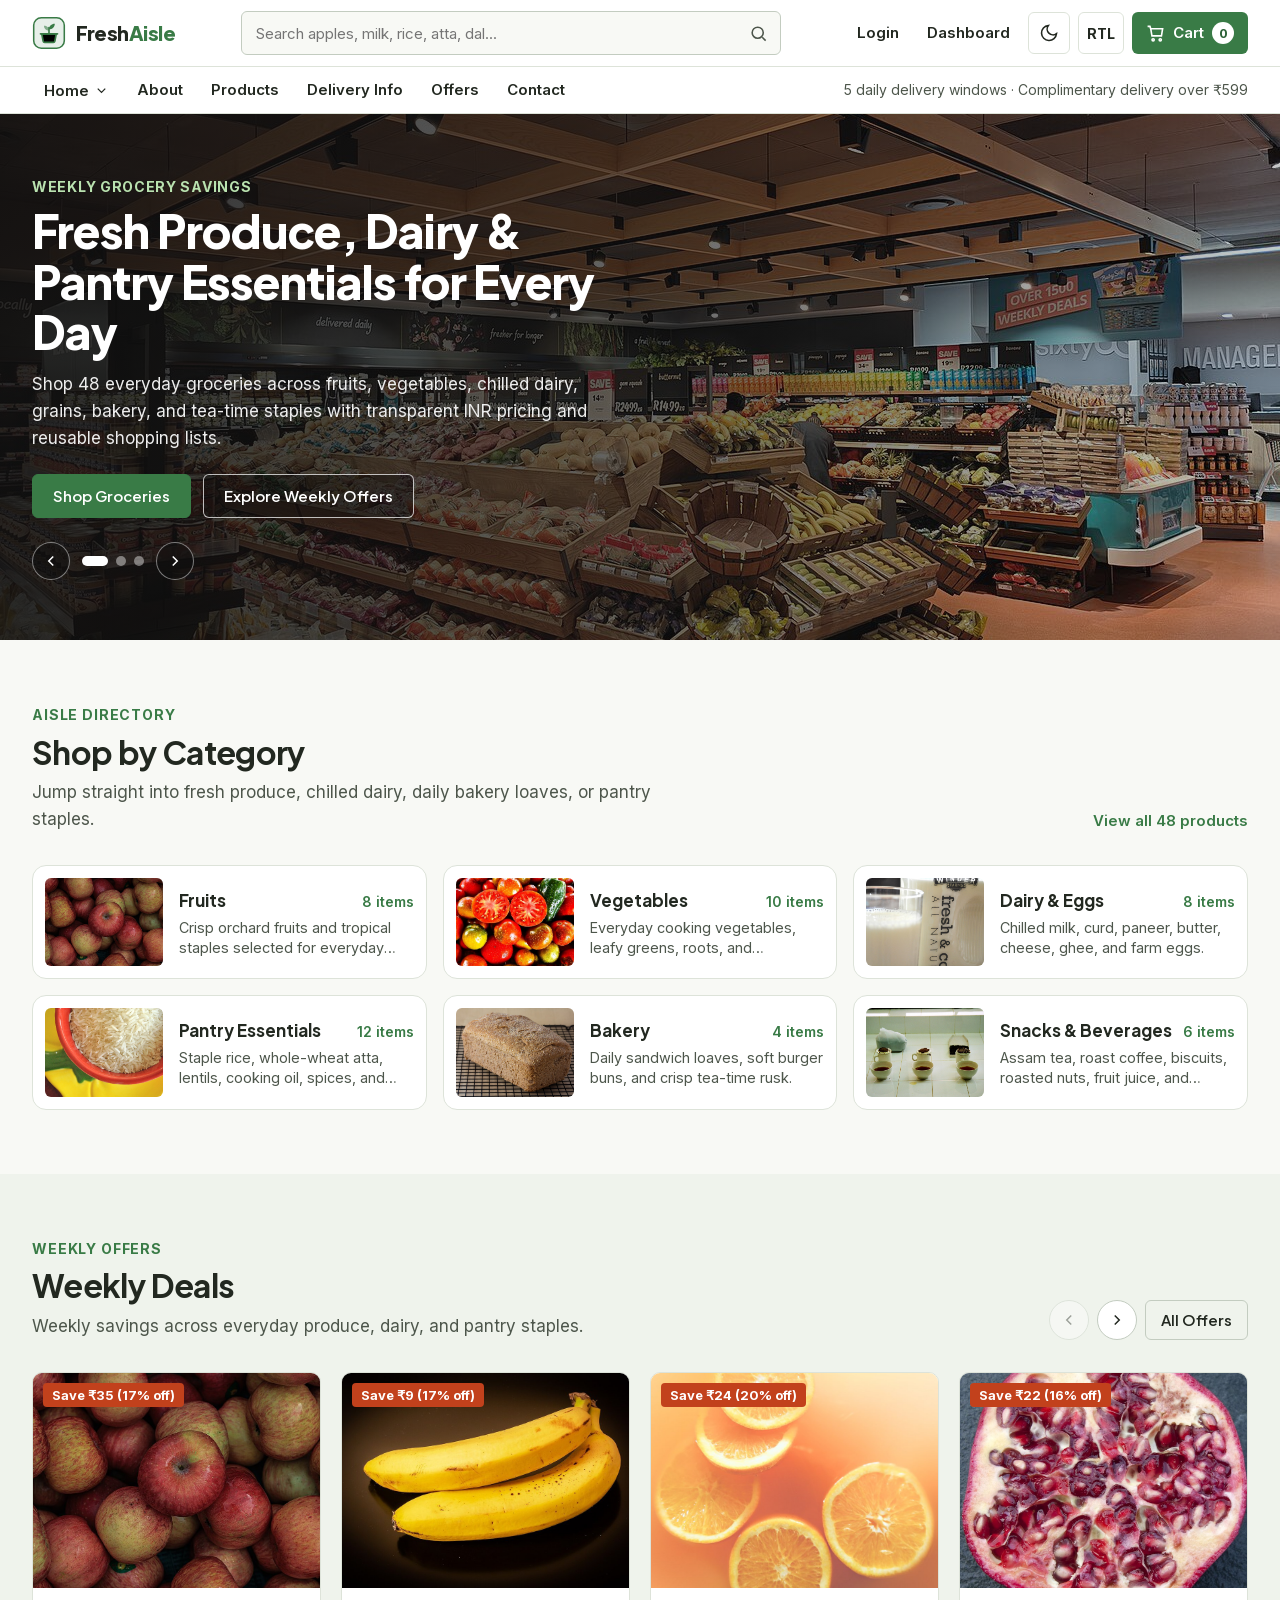
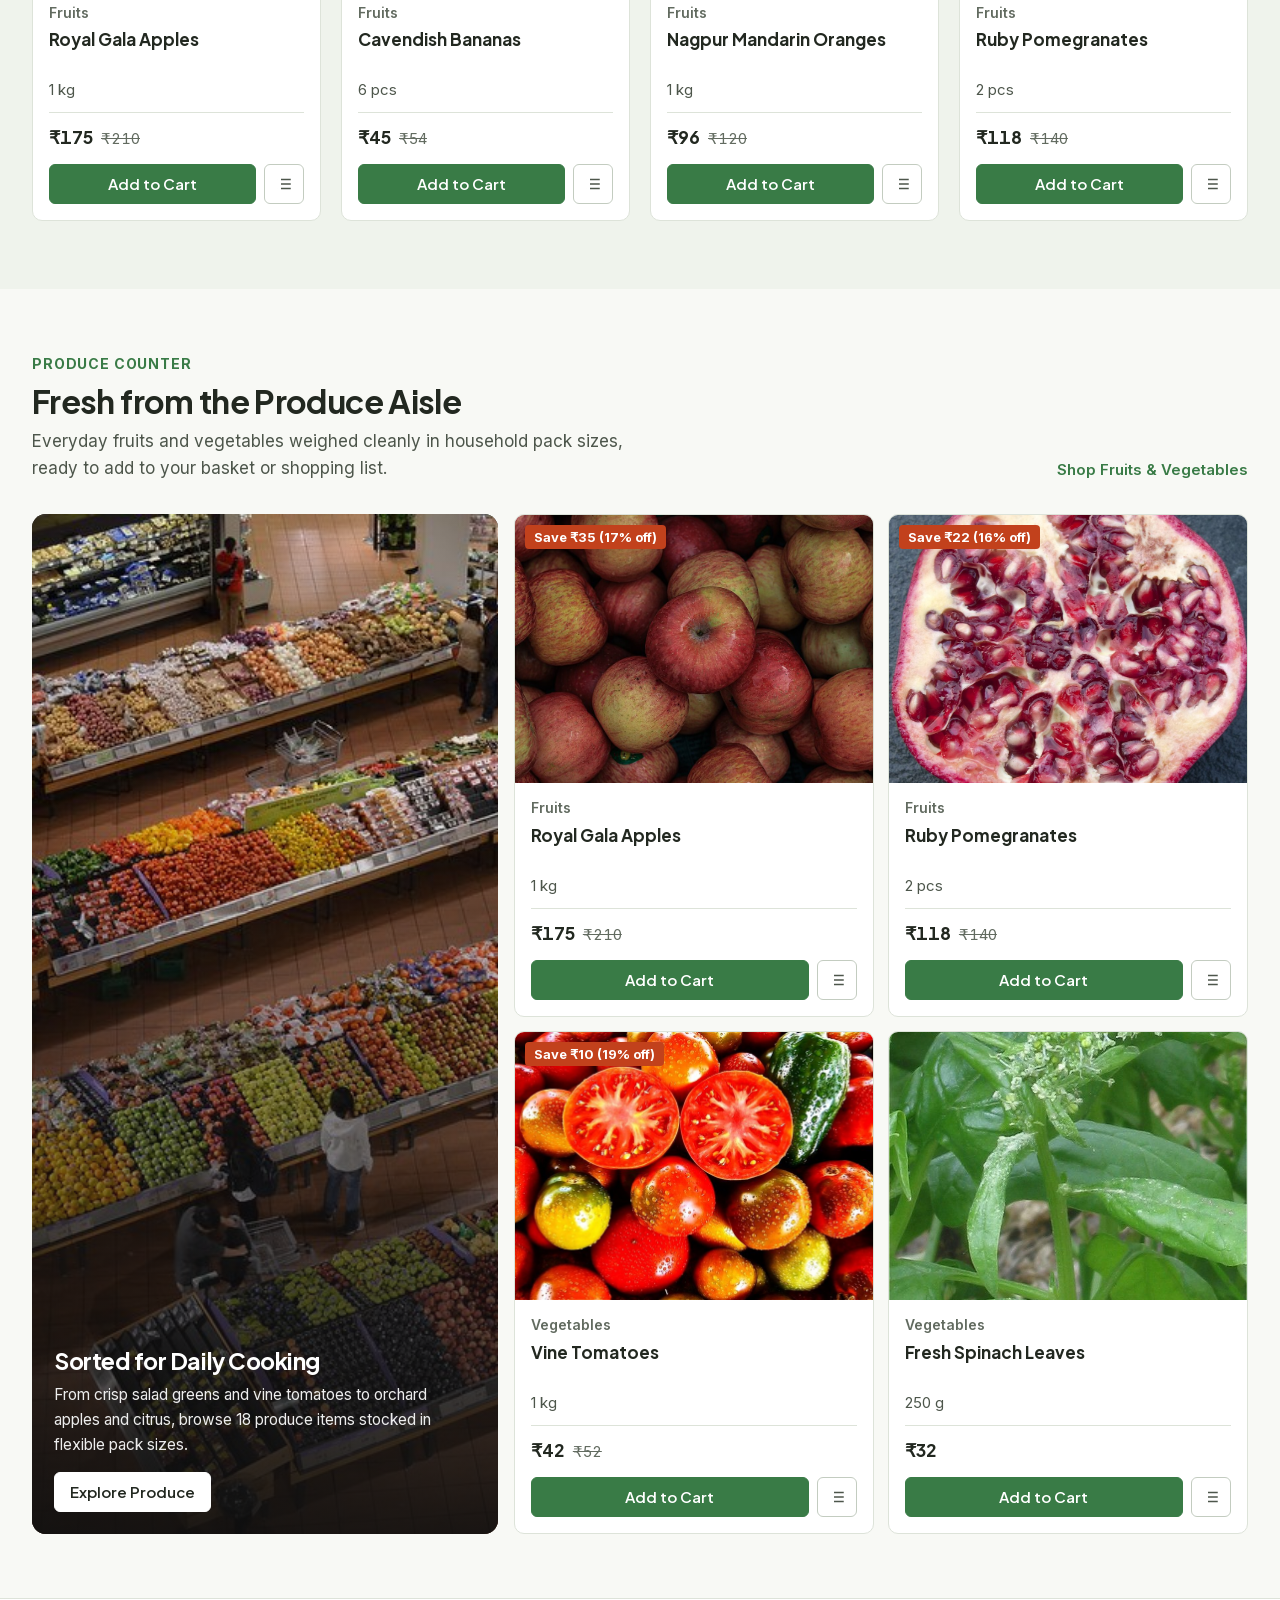
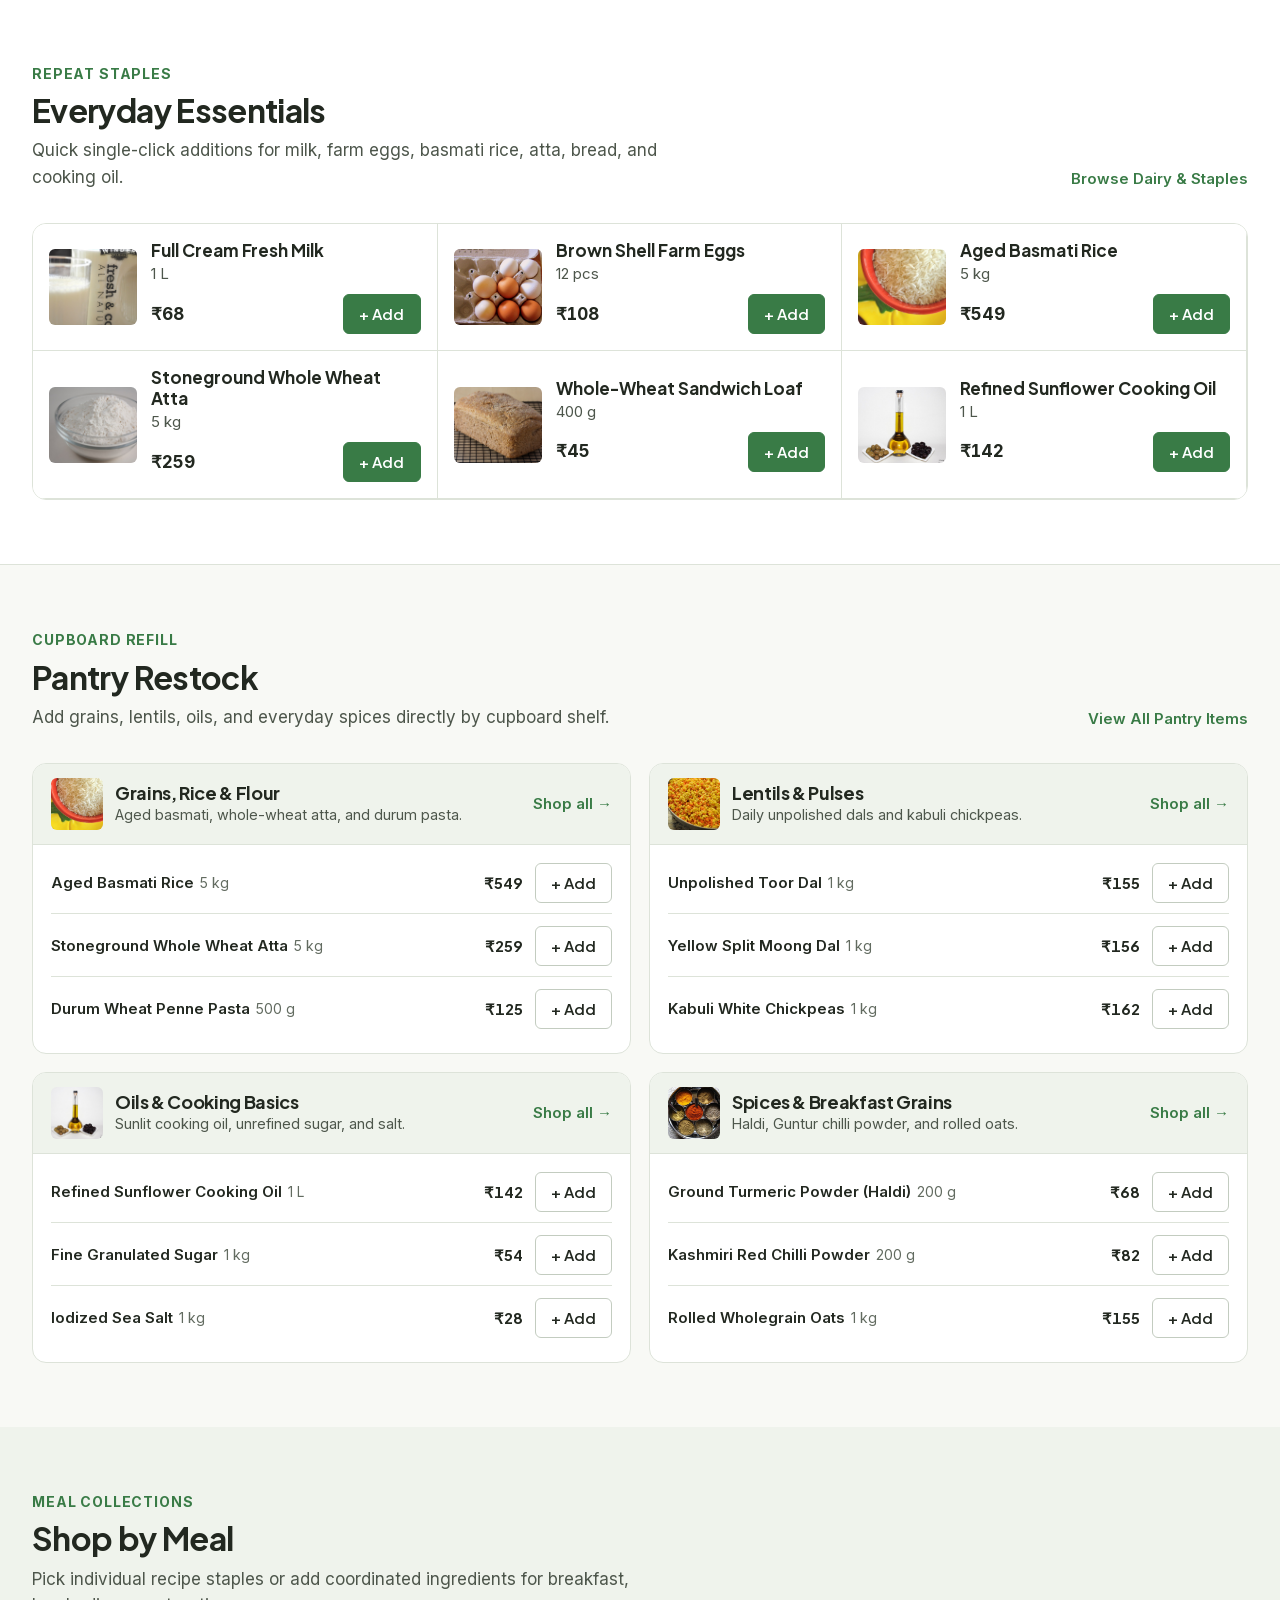
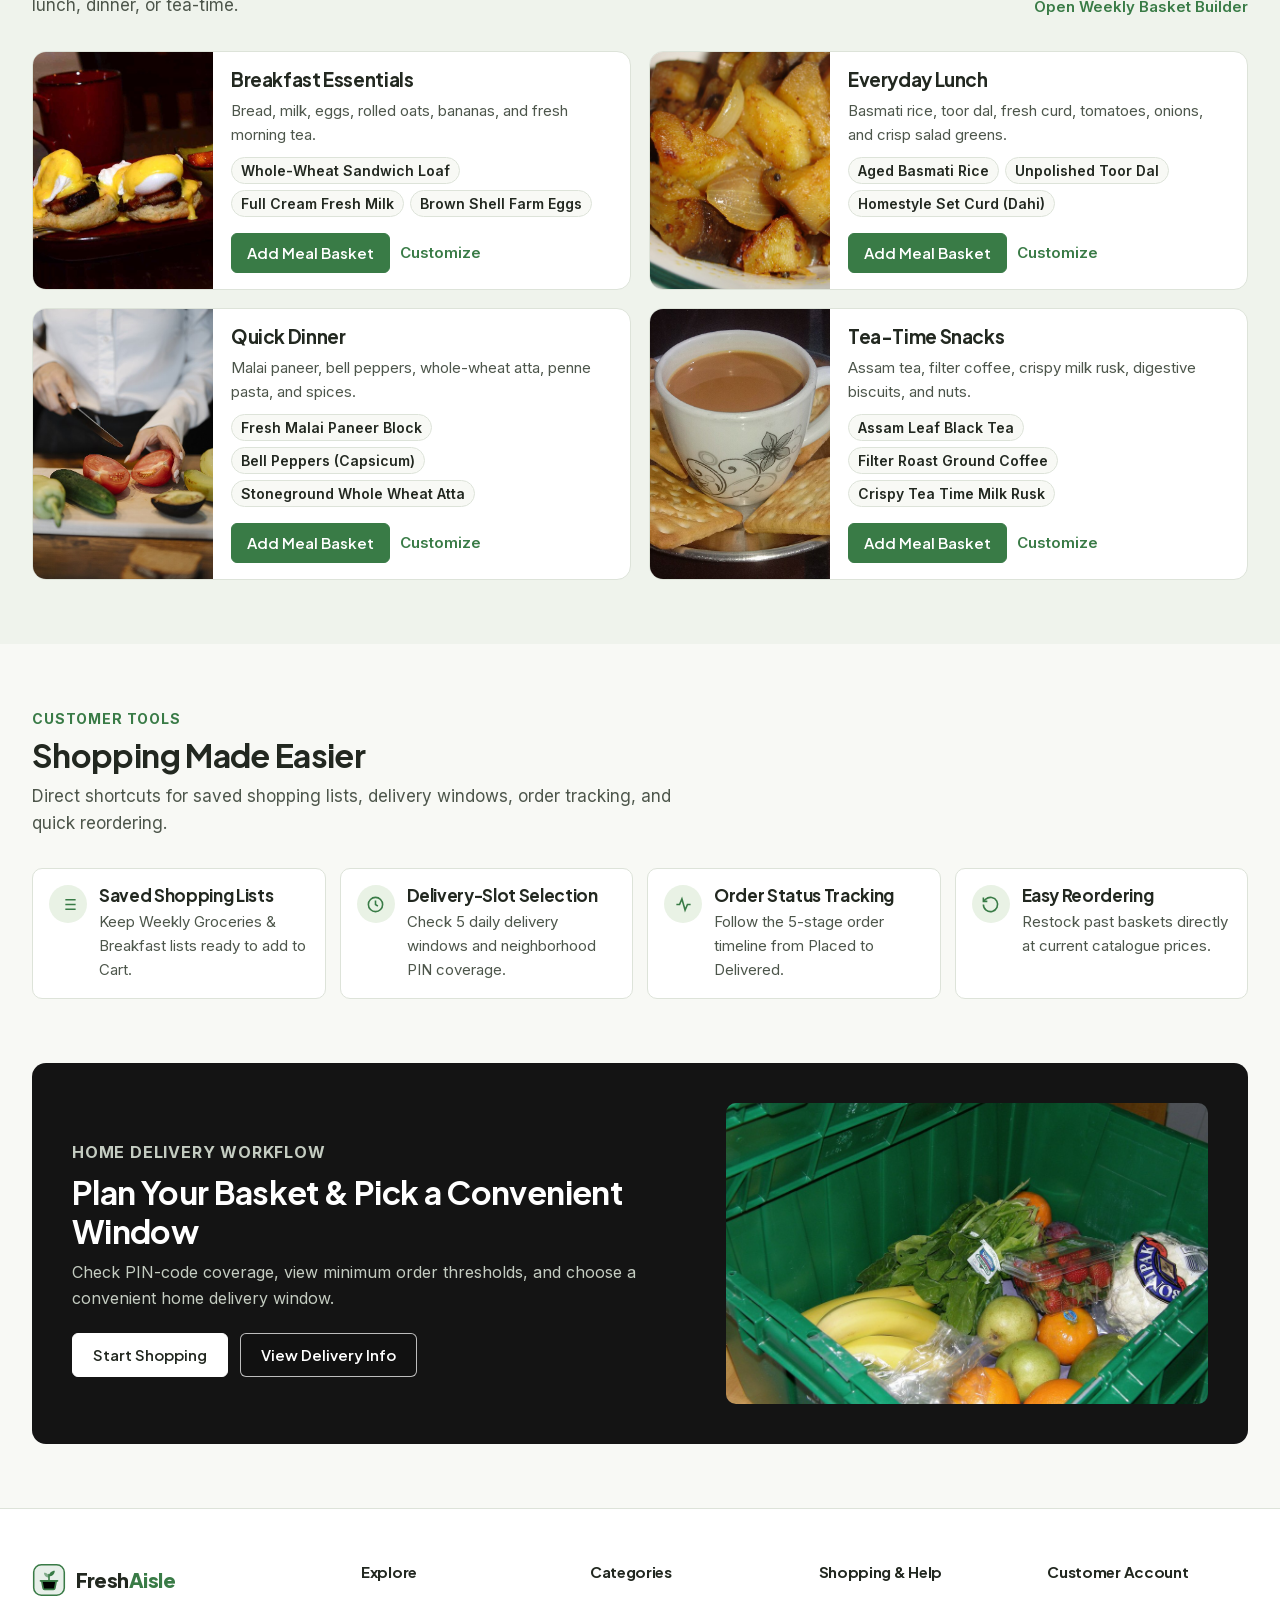
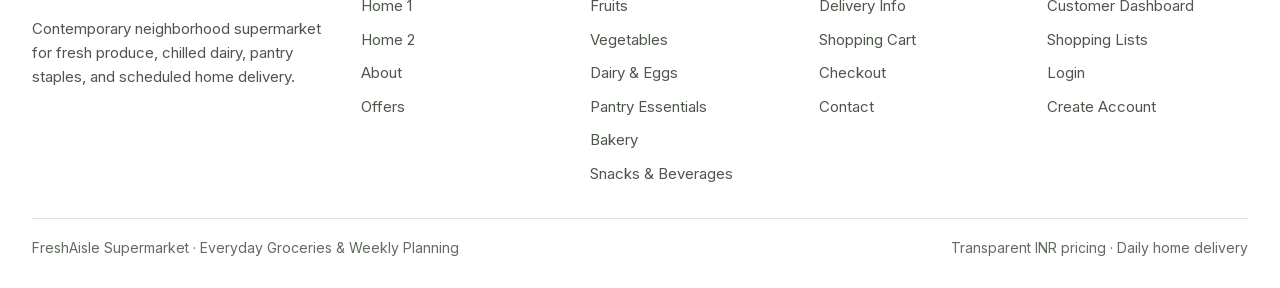
==== commit 221631cf: "Move mobile/tablet hamburger menu to right end and fix banner container left padding" ====
--- a/index.html
+++ b/index.html
@@ -6,11 +6,11 @@
   <meta name="site-root" content="." />
   <title>FreshAisle — Everyday Supermarket &amp; Daily Grocery Store</title>
   <meta name="description" content="FreshAisle is a contemporary neighborhood supermarket for fresh fruits, vegetables, dairy, pantry essentials, weekly offers, and planned home delivery." />
-  <link rel="icon" href="./assets/icons/favicon.svg?v=20261126d" type="image/svg+xml" />
-  <link rel="stylesheet" href="./assets/css/fonts.css?v=20261126d" />
-  <link rel="stylesheet" href="./assets/css/style.css?v=20261126d" />
-  <link rel="stylesheet" href="./assets/css/dark-mode.css?v=20261126d" />
-  <link rel="stylesheet" href="./assets/css/rtl.css?v=20261126d" />
+  <link rel="icon" href="./assets/icons/favicon.svg?v=20261126e" type="image/svg+xml" />
+  <link rel="stylesheet" href="./assets/css/fonts.css?v=20261126e" />
+  <link rel="stylesheet" href="./assets/css/style.css?v=20261126e" />
+  <link rel="stylesheet" href="./assets/css/dark-mode.css?v=20261126e" />
+  <link rel="stylesheet" href="./assets/css/rtl.css?v=20261126e" />
   <script>
     (function(){try{var t=localStorage.getItem('freshaisle_theme');var d=localStorage.getItem('freshaisle_dir');if(t==='dark'||t==='light')document.documentElement.setAttribute('data-theme',t);if(d==='rtl'||d==='ltr')document.documentElement.setAttribute('dir',d);}catch(e){}})();
   </script>
@@ -22,11 +22,8 @@
     <div class="container">
       <div class="header-top">
         <div class="header-left">
-          <button type="button" class="mobile-menu-btn" id="mobileMenuOpen" aria-label="Open menu" aria-controls="mobileDrawer" aria-expanded="false">
-            <svg viewBox="0 0 24 24" fill="none" stroke="currentColor" stroke-width="2" aria-hidden="true"><path d="M3 6h18M3 12h18M3 18h18"/></svg>
-          </button>
           <a class="brand-mark" href="./index.html" aria-label="FreshAisle Home">
-            <svg class="brand-mark__icon" viewBox="0 0 40 40" aria-hidden="true"><use href="./assets/icons/brand-mark.svg?v=20261126d#freshaisle-mark"></use></svg>
+            <svg class="brand-mark__icon" viewBox="0 0 40 40" aria-hidden="true"><use href="./assets/icons/brand-mark.svg?v=20261126e#freshaisle-mark"></use></svg>
             <span class="brand-mark__text">Fresh<span>Aisle</span></span>
           </a>
         </div>
@@ -54,6 +51,9 @@
             <span class="cart-pill__label">Cart</span>
             <span class="cart-pill__count js-cart-count">0</span>
           </a>
+          <button type="button" class="mobile-menu-btn" id="mobileMenuOpen" aria-label="Open menu" aria-controls="mobileDrawer" aria-expanded="false">
+            <svg viewBox="0 0 24 24" fill="none" stroke="currentColor" stroke-width="2" aria-hidden="true"><path d="M3 6h18M3 12h18M3 18h18"/></svg>
+          </button>
         </div>
       </div>
 
@@ -98,7 +98,7 @@
   <aside class="mobile-drawer" id="mobileDrawer" aria-label="Mobile Navigation" aria-hidden="true">
     <div class="mobile-drawer__head">
       <a class="brand-mark" href="./index.html">
-        <svg class="brand-mark__icon" viewBox="0 0 40 40" aria-hidden="true"><use href="./assets/icons/brand-mark.svg?v=20261126d#freshaisle-mark"></use></svg>
+        <svg class="brand-mark__icon" viewBox="0 0 40 40" aria-hidden="true"><use href="./assets/icons/brand-mark.svg?v=20261126e#freshaisle-mark"></use></svg>
         <span class="brand-mark__text">Fresh<span>Aisle</span></span>
       </a>
       <button type="button" class="mobile-drawer__close" id="mobileMenuClose" aria-label="Close navigation menu">
@@ -359,7 +359,7 @@
       <div class="footer-grid">
         <div>
           <a class="brand-mark" href="./index.html">
-            <svg class="brand-mark__icon" viewBox="0 0 40 40" aria-hidden="true"><use href="./assets/icons/brand-mark.svg?v=20261126d#freshaisle-mark"></use></svg>
+            <svg class="brand-mark__icon" viewBox="0 0 40 40" aria-hidden="true"><use href="./assets/icons/brand-mark.svg?v=20261126e#freshaisle-mark"></use></svg>
             <span class="brand-mark__text">Fresh<span>Aisle</span></span>
           </a>
           <p class="footer-brand-desc">Contemporary neighborhood supermarket for fresh produce, chilled dairy, pantry staples, and scheduled home delivery.</p>
@@ -414,11 +414,11 @@
     <svg viewBox="0 0 24 24" fill="none" stroke="currentColor" stroke-width="2" aria-hidden="true"><path d="M18 15l-6-6-6 6"/></svg>
   </button>
 
-  <script defer src="./assets/js/site-config.js?v=20261126d"></script>
-  <script defer src="./assets/js/products-data.js?v=20261126d"></script>
-  <script defer src="./assets/js/offers-data.js?v=20261126d"></script>
-  <script defer src="./assets/js/store.js?v=20261126d"></script>
-  <script defer src="./assets/js/main.js?v=20261126d"></script>
-  <script defer src="./assets/js/pages.js?v=20261126d"></script>
+  <script defer src="./assets/js/site-config.js?v=20261126e"></script>
+  <script defer src="./assets/js/products-data.js?v=20261126e"></script>
+  <script defer src="./assets/js/offers-data.js?v=20261126e"></script>
+  <script defer src="./assets/js/store.js?v=20261126e"></script>
+  <script defer src="./assets/js/main.js?v=20261126e"></script>
+  <script defer src="./assets/js/pages.js?v=20261126e"></script>
 </body>
 </html>
--- a/assets/css/style.css
+++ b/assets/css/style.css
@@ -63,6 +63,7 @@
   html {
     scroll-behavior: auto;
   }
+
   *,
   *::before,
   *::after {
@@ -110,7 +111,10 @@
   cursor: pointer;
 }
 
-h1, h2, h3, h4 {
+h1,
+h2,
+h3,
+h4 {
   margin: 0;
   font-family: var(--font-display);
   color: var(--text-primary);
@@ -126,7 +130,8 @@
   margin: 0;
 }
 
-ul, ol {
+ul,
+ol {
   margin: 0;
   padding: 0;
   list-style: none;
@@ -650,6 +655,7 @@
   .mobile-menu-btn {
     display: inline-flex;
   }
+
   .header-nav-bar,
   .header-top .header-search,
   .header-utilities .header-util-link,
@@ -657,9 +663,11 @@
   .header-utilities .js-dir-toggle {
     display: none;
   }
+
   .mobile-search-bar {
     display: block;
   }
+
   .mobile-search-bar .header-search {
     max-width: none;
     width: 100%;
@@ -670,6 +678,7 @@
   .cart-pill__label {
     display: none;
   }
+
   .cart-pill {
     padding: 0 10px;
   }
@@ -829,19 +838,16 @@
 .hero-scrim {
   position: absolute;
   inset: 0;
-  background: linear-gradient(
-    90deg,
-    rgba(16, 16, 16, 0.90) 0%,
-    rgba(16, 16, 16, 0.64) 50%,
-    rgba(16, 16, 16, 0.22) 100%
-  );
+  background: linear-gradient(90deg,
+      rgba(16, 16, 16, 0.90) 0%,
+      rgba(16, 16, 16, 0.64) 50%,
+      rgba(16, 16, 16, 0.22) 100%);
 }
 
 .hero-supermarket__inner {
   position: relative;
   z-index: 2;
   padding-block: clamp(36px, 5vw, 60px);
-  width: 100%;
 }
 
 .hero-supermarket__content {
@@ -1286,7 +1292,7 @@
   display: none;
 }
 
-.carousel-track > * {
+.carousel-track>* {
   scroll-snap-align: start;
 }
 
@@ -1806,18 +1812,15 @@
 .home2-banner__scrim {
   position: absolute;
   inset: 0;
-  background: linear-gradient(
-    90deg,
-    rgba(16, 16, 16, 0.90) 0%,
-    rgba(16, 16, 16, 0.64) 50%,
-    rgba(16, 16, 16, 0.24) 100%
-  );
+  background: linear-gradient(90deg,
+      rgba(16, 16, 16, 0.90) 0%,
+      rgba(16, 16, 16, 0.64) 50%,
+      rgba(16, 16, 16, 0.24) 100%);
 }
 
 .home2-banner__inner {
   position: relative;
   z-index: 2;
-  width: 100%;
   padding-block: clamp(36px, 5vw, 56px);
 }
 
@@ -1914,7 +1917,7 @@
   align-items: start;
 }
 
-.planner-sheet > * {
+.planner-sheet>* {
   min-width: 0;
 }
 
@@ -2374,30 +2377,36 @@
     border-bottom: 0;
     padding-block: clamp(36px, 6vw, 56px);
   }
+
   .page-hero--banner-mobile .page-hero--split {
     grid-template-columns: minmax(0, 1fr);
   }
+
   .page-hero--banner-mobile .page-hero__media {
     position: absolute;
     inset: 0;
     border-radius: 0;
     aspect-ratio: auto;
   }
+
   .page-hero--banner-mobile .page-hero__media::after {
     content: "";
     position: absolute;
     inset: 0;
     background: linear-gradient(90deg, rgba(16, 16, 16, 0.90) 0%, rgba(16, 16, 16, 0.72) 58%, rgba(16, 16, 16, 0.45) 100%);
   }
+
   .page-hero--banner-mobile .page-hero__content {
     position: relative;
     z-index: 2;
     color: #FFFFFF;
   }
+
   .page-hero--banner-mobile .page-hero__title,
   .page-hero--banner-mobile .section-kicker {
     color: #FFFFFF;
   }
+
   .page-hero--banner-mobile .page-hero__lead {
     color: #EDEDED;
   }
@@ -2439,7 +2448,7 @@
   font-size: 1.03125rem;
 }
 
-.split-panel__copy p + p {
+.split-panel__copy p+p {
   margin-top: 12px;
 }
 
@@ -3089,4 +3098,4 @@
   gap: 12px;
   font-size: 0.875rem;
   color: var(--text-muted);
-}
+}
